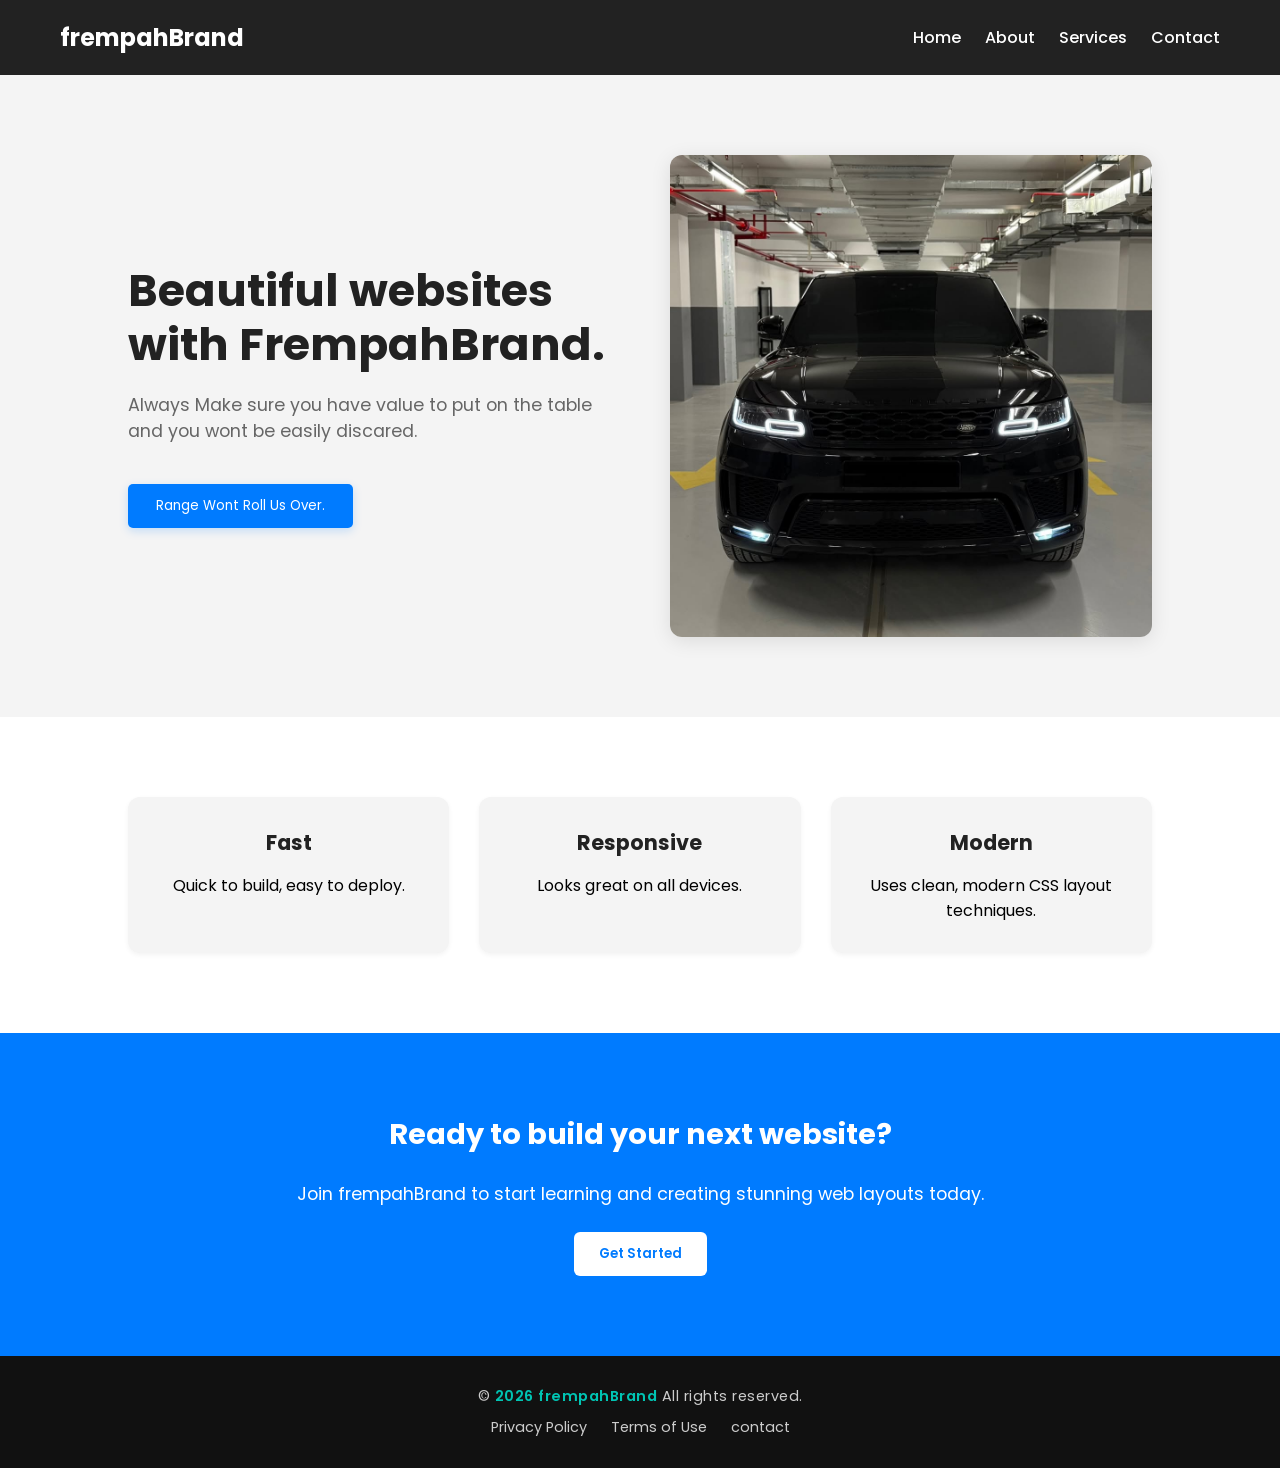
==== index.html @ f741d026 "Add files via upload" ====
<!DOCTYPE html>
<html lang="en">
<head>
    <meta charset="UTF-8">
    <meta name="viewport" content="width=device-width, initial-scale=1.0">
    <title>Frempah Brand Landing Page</title>
    <link rel="stylesheet" href="landingpage.css">
    <link href="https://fonts.googleapis.com/css2?family=Poppins:wght@400;600;700&display=swap" rel="stylesheet">

</head>
<body>
    <!-- HEADER -->
    <header class="header">
        <div class="logo">frempahBrand</div>

        <nav class="nav" id="nav-menu">
            <a href="#">Home</a>
            <a href="#">About</a>
            <a href="#">Services</a>
            <a href="#">Contact</a>
        </nav>

        <!-- Hamburger Icon -->
        <div class="hamburger" id="hamburger">
            &#9776;
        </div>
    </header>

    <!-- HERO SECTION -->
    <section class="hero">
        <div class="hero-text">
            <h1>Beautiful websites with FrempahBrand.</h1>
            <p>Always Make sure you have value to put on the table and you wont be easily discared.</p>
            <button>Range Wont Roll Us Over.</button>
        </div>

        <div class="hero-image">
            <img src="IMG_3557.JPG" alt="Hero image">
        </div>
    </section>

    <!-- FEATURES SECTION -->
    <section class="features">
        <div class="feature-box">
            <h3>Fast</h3>
            <p>Quick to build, easy to deploy.</p>
        </div>

        <div class="feature-box">
            <h3>Responsive</h3>
            <p>Looks great on all devices.</p>
        </div>

        <div class="feature-box">
            <h3>Modern</h3>
            <p>Uses clean, modern CSS layout techniques.</p>
        </div>
    </section>

    <!-- CTA SECTION -->
    <section class="cta">
        <h2>Ready to build your next website?</h2>
        <p>Join frempahBrand to start learning and creating stunning web layouts today.</p>
        <button>Get Started</button>
    </section>

    <!-- FOOTER -->
    <footer class="footer">
        <p>© <span id="year"></span> <span >frempahBrand</span> All rights reserved.</p>
        <div class="footer-links">
            <a href="#">Privacy Policy</a>
            <a href="#">Terms of Use</a>
            <a href="#">contact</a>
        </div>
    </footer>

    <script>
        // Automatically update the year
        document.getElementById('year').textContent = new Date().getFullYear();
    </script>

    <!-- SCRIPT -->
    <script>
        // Hamburger Menu Toggle
        const hamburger = document.getElementById('hamburger');
        const navMenu = document.getElementById('nav-menu');

        hamburger.addEventListener('click', () => {
            navMenu.classList.toggle('show');
        });

        // Scroll Reveal Animation
        const revealElements = document.querySelectorAll('.hero-text, .hero-image, .feature-box');

        window.addEventListener('scroll', () => {
            revealElements.forEach(el => {
                const top = el.getBoundingClientRect().top;
                if (top < window.innerHeight - 100) {
                    el.classList.add('reveal');
                }
            });
        });
    </script>

    <!-- Scroll to Top Button -->
<button id="scrollTopBtn" title="Go to top">↑</button>

<script>
  // Show or hide the button when scrolling
  const scrollTopBtn = document.getElementById('scrollTopBtn');

  window.onscroll = function() {
    if (document.body.scrollTop > 200 || document.documentElement.scrollTop > 200) {
      scrollTopBtn.style.display = "block";
    } else {
      scrollTopBtn.style.display = "none";
    }
  };

  // Scroll smoothly to top when clicked
  scrollTopBtn.addEventListener('click', () => {
    window.scrollTo({ top: 0, behavior: 'smooth' });
  });
</script>

   
</body>
</html>
---- landingpage.css ----
* {
    margin: 0;
    padding: 0;
    box-sizing: border-box;
    font-family: 'poppins', sans-serif;
}

:root {
    --primary-color: #007bff; /* Brand blue */
    --secondary-color: #222;  /* Dark contrast */
    --light-bg: #f4f4f4;      
    --text-color: #333;
    --accent-color: #00c4b3;  /* Bright accent */
    --footer-bg: #111;
}

body {
   opacity: 0;
   animation: fadeIn 1s ease-in forwards;
}
@keyframes fadeIn{
    from{ opacity: 0; }
    to { opacity: 1; }
}

/* ===== Header ===== */
header {
    display: flex;
    justify-content: space-between;
    align-items: center;
    padding: 20px 60px;
    background: var(--secondary-color);
    color: white;
}

.logo {
    font-size: 1.5rem;
    font-weight: 700;
    color: white;
}

.nav a {
    color: white;
    margin-left: 20px;
    text-decoration: none;
    font-weight: 500;
    transition: color 0.3s ease;
}

.nav a:hover {
    color: var(--accent-color);
}

/* ===== Hero Section ===== */
.hero {
    display: flex;
    align-items: center;
    justify-content: space-between;
    padding: 80px 10%;
    background: var(--light-bg);
    gap: 60px;
}

.hero-text {
    flex: 1;
}

.hero-text h1 {
    font-size: 2.8rem;
    line-height: 1.2;
    margin-bottom: 20px;
    color: var(--secondary-color);
}

.hero-text p {
    font-size: 1.1rem;
    color: #666;
    margin-bottom: 25px;
}

.hero-text button {
    margin-top: 15px;
    padding: 12px 28px;
    border: none;
    background: var(--primary-color);
    color: white;
    border-radius: 5px;
    cursor: pointer;
    box-shadow: 0 3px 10px rgba(0, 123, 255, 0.2);
    transition: all 0.3s ease;
}

.hero-text button:hover {
    background: var(--accent-color);
    transform: translateY(-3px);
    box-shadow: 0 6px 15px rgba(0, 196, 179, 0.4);
}

.hero-image {
    flex: 1;
    display: flex;
    justify-content: center;
}

.hero-image img {
    max-width: 100%;
    border-radius: 12px;
    box-shadow: 0 4px 20px rgba(0, 0, 0, 0.1);
}

/* ===== Features Section ===== */
.features {
    display: flex;
    justify-content: space-between;
    padding: 80px 10%;
    background: #fff;
    gap: 30px;
    align-items: stretch;
    flex-wrap: wrap;
}

.feature-box {
    flex: 1 1 30%;
    background: var(--light-bg);
    padding: 30px;
    border-radius: 12px;
    box-shadow: 0 2px 5px rgba(0, 0, 0, 0.05);
    text-align: center;
    transition: all 0.3s ease;
}

.feature-box h3 {
    margin-bottom: 15px;
    color: var(--secondary-color);
    font-size: 1.3rem;
}

.feature-box:hover {
    background: var(--primary-color);
    color: white;
    transform: translateY(-5px);
    box-shadow: 0 4px 12px rgba(0, 0, 0, 0.15);
}

/* ===== CTA Section ===== */
.cta {
    text-align: center;
    padding: 80px 20px;
    background: var(--primary-color);
    color: white;
}

.cta h2 {
    font-size: 1.8rem;
    margin-bottom: 25px;
}

.cta p {
    font-size: 1.1rem;
    margin-bottom: 25px;
}

.cta button {
    padding: 12px 25px;
    background: white;
    color: var(--primary-color);
    border: none;
    border-radius: 6px;
    font-weight: 600;
    cursor: pointer;
    transition: all 0.3s ease;
}

.cta button:hover {
    background: var(--accent-color);
    color: white;
}

/* ===== Footer ===== */
footer {
    background: var(--footer-bg);
    color: #ccc;
    text-align: center;
    padding: 30px 10px;
    font-size: 0.9rem;
}

footer p {
    margin-bottom: 10px;
    letter-spacing: 0.5px;
}

footer p span {
    color: var(--accent-color);
    font-weight: 600;
}
.footer-links a{
    color: #ccc;
    margin: 0 10px;
    text-decoration: none;
    transition: color 0.3s ease;
}
.footer-links a:hover{
    color: var(--accent-color);
}
/* ===== Hamburger Menu ===== */
.hamburger {
    display: none;
    font-size: 28px;
    cursor: pointer;
    color: white;
}

/* ===== Animations (scroll reveal) ===== */
.hero-text, .hero-image, .feature-box {
    opacity: 0;
    transform: translateY(30px);
    transition: all 0.8s ease;
}

.reveal {
    opacity: 1;
    transform: translateY(0);
}

.reveal:nth-child(1) { transition-delay: 0.1s; }
.reveal:nth-child(2) { transition-delay: 0.3s; }
.reveal:nth-child(3) { transition-delay: 0.5s; }

/* ===== Responsive Design ===== */
@media (max-width: 768px) {
    header {
        flex-direction: column;
        padding: 15px 20px;
    }

    .hamburger {
        display: block;
        color: white;
    }

    .nav {
        display: none;
        flex-direction: column;
        background: #222;
        width: 100%;
        text-align: center;
        transition: max-height 0.3s ease;
    }

    .nav.show {
        display: flex; /* show menu when .show is toggled */
    }

    .nav a {
        padding: 15px 0;
        border-top: 1px solid #333;
    }

    .hero {
        flex-direction: column;
        padding: 40px 20px;
        text-align: center;
    }

    .hero-text {
        margin-bottom: 20px;
    }

    .hero-image img {
        width: 90%;
        max-width: 300px;
    }

    .features {
        flex-direction: column;
        align-items: center;
        gap: 20px;
    }

    .feature-box {
        width: 80%;
    }
}
html{
    scroll-behavior:smooth;
}
button:hover{
    box-shadow: 0 6px 20px  rgba(0, 123, 255, 0.3);
}
a, button, img{
    transition: all 0.3s ease;
}
/* ==== scroll Reveal Animatin ==== */
.hero-text, .hero-image, .feature-box{
    opacity: 0;
    transform: translateY(40px);
    transition: all 0.8s ease;
}
.reveal{
    opacity: 1;
    transform: translateY(0);
}
/* scrollTopBtn */
#scrollTopBtn{
    display: none;
    position:fixed;
    bottom: 30px;
    right: 30px;
    z-index: 99;
    font-size: 18px;
    border: none;
    outline: none;
    background-color: var(--accent-color);
    color: white;
    cursor: pointer;
    padding: 12px 16px;
    border-radius: 50px ;
    box-shadow: 0 4px 10px rgba(0, 0, 0, 0.3);
    transition: all 0.3s ease;
}
#scrollTopBtn:hover{
    background-color: var(--primary-color);
    transform: translateY(-3px);
}
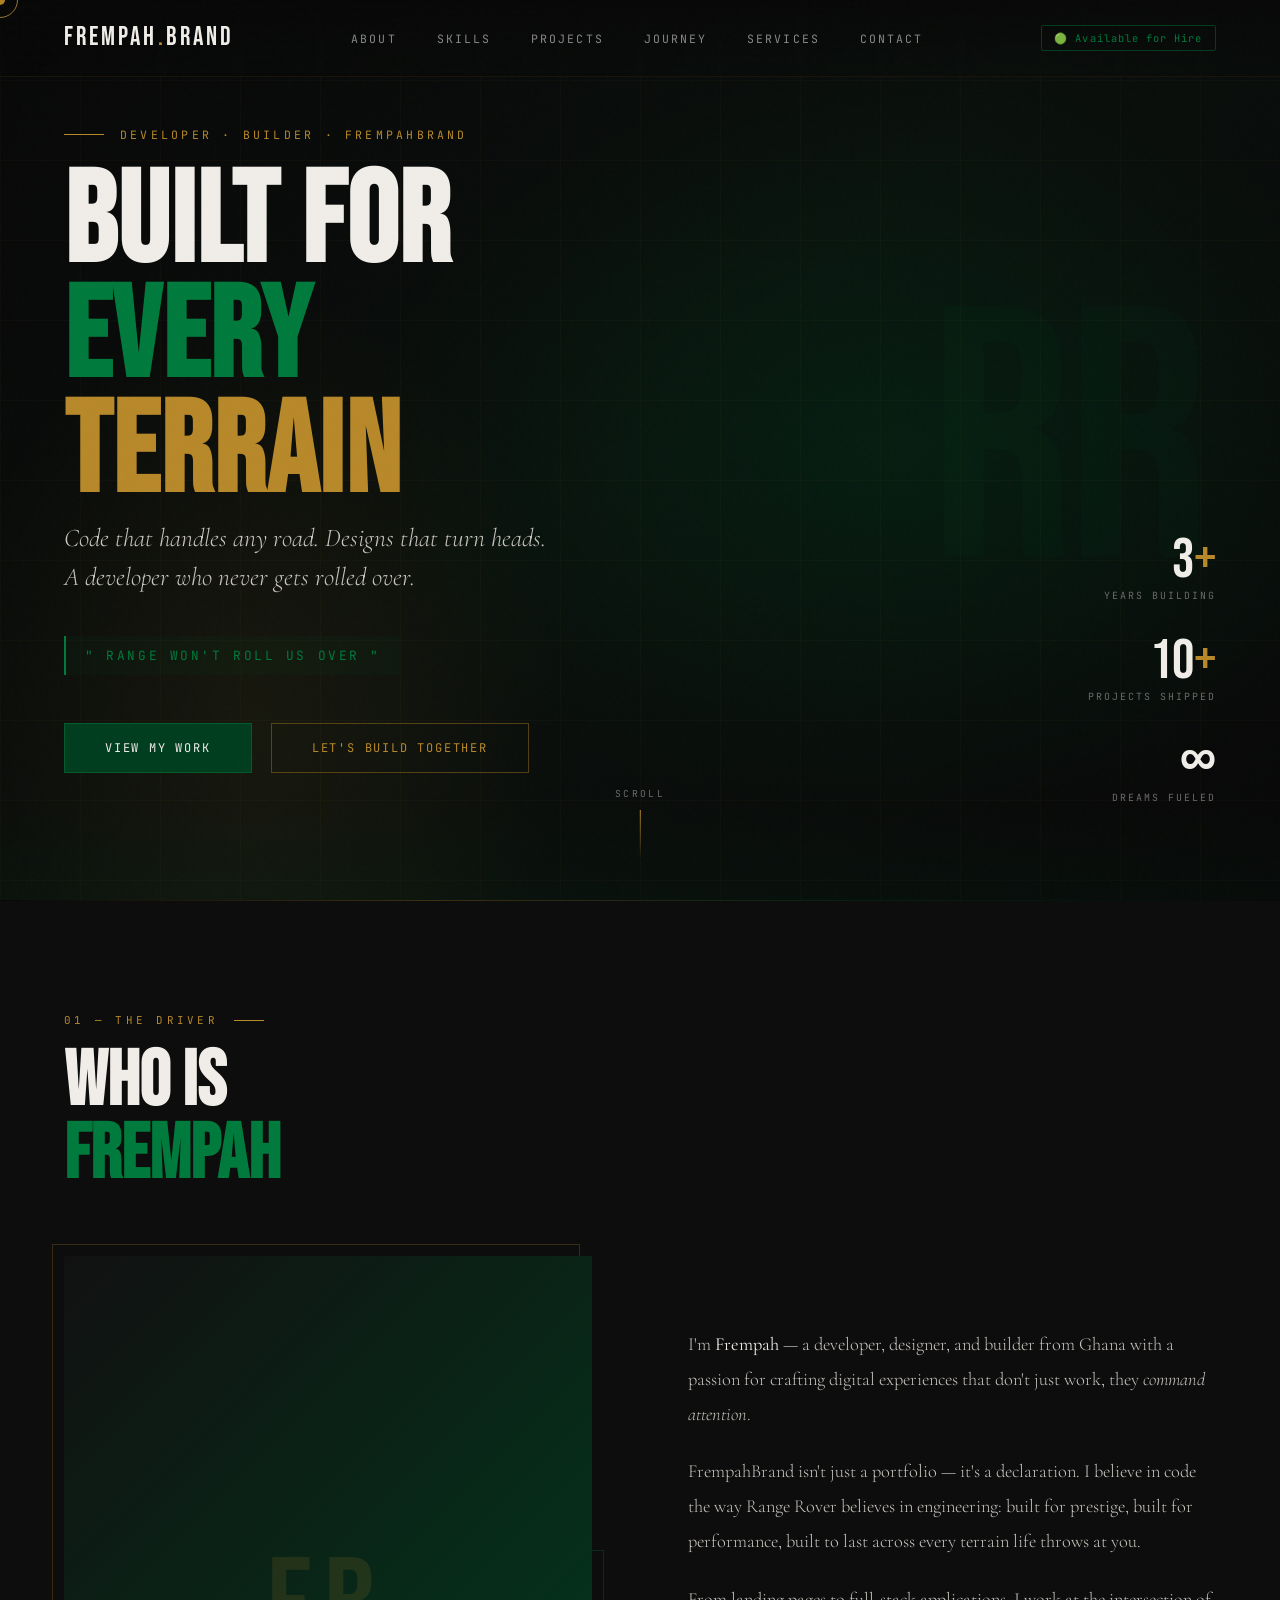
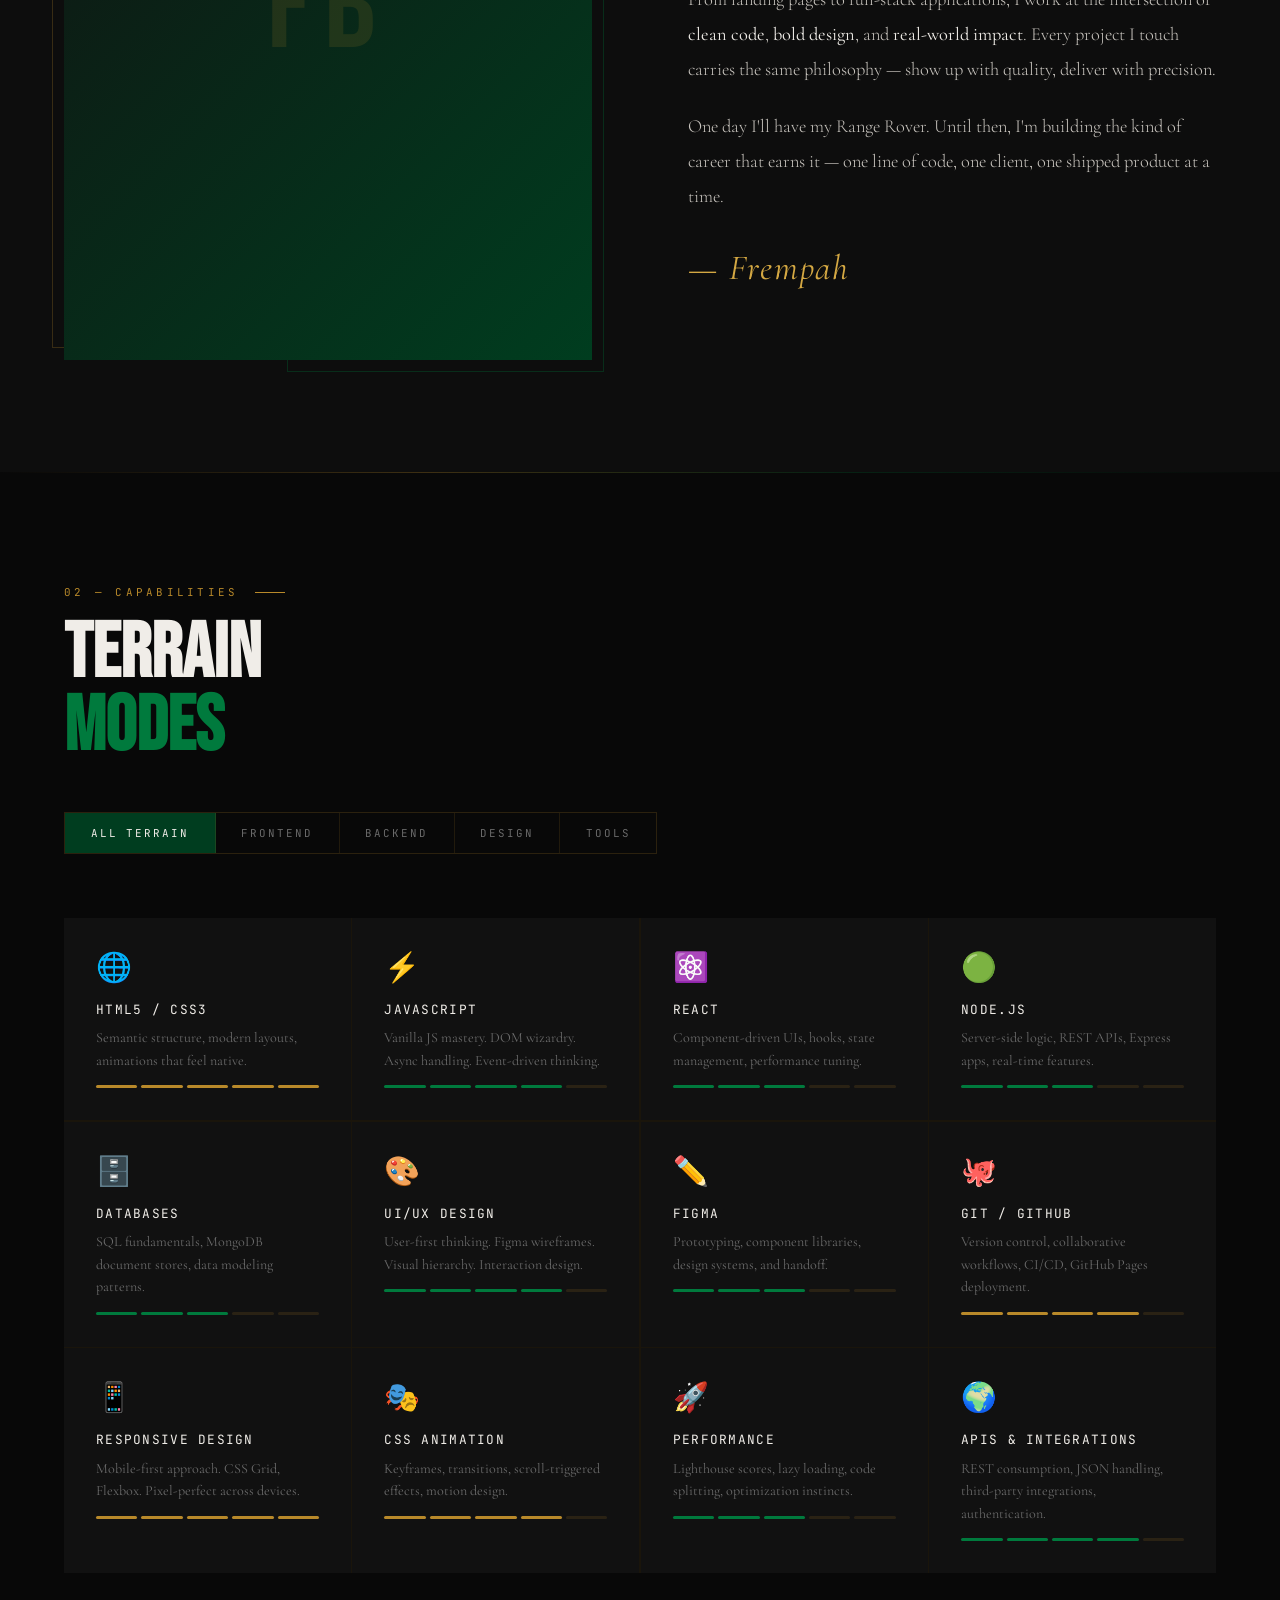
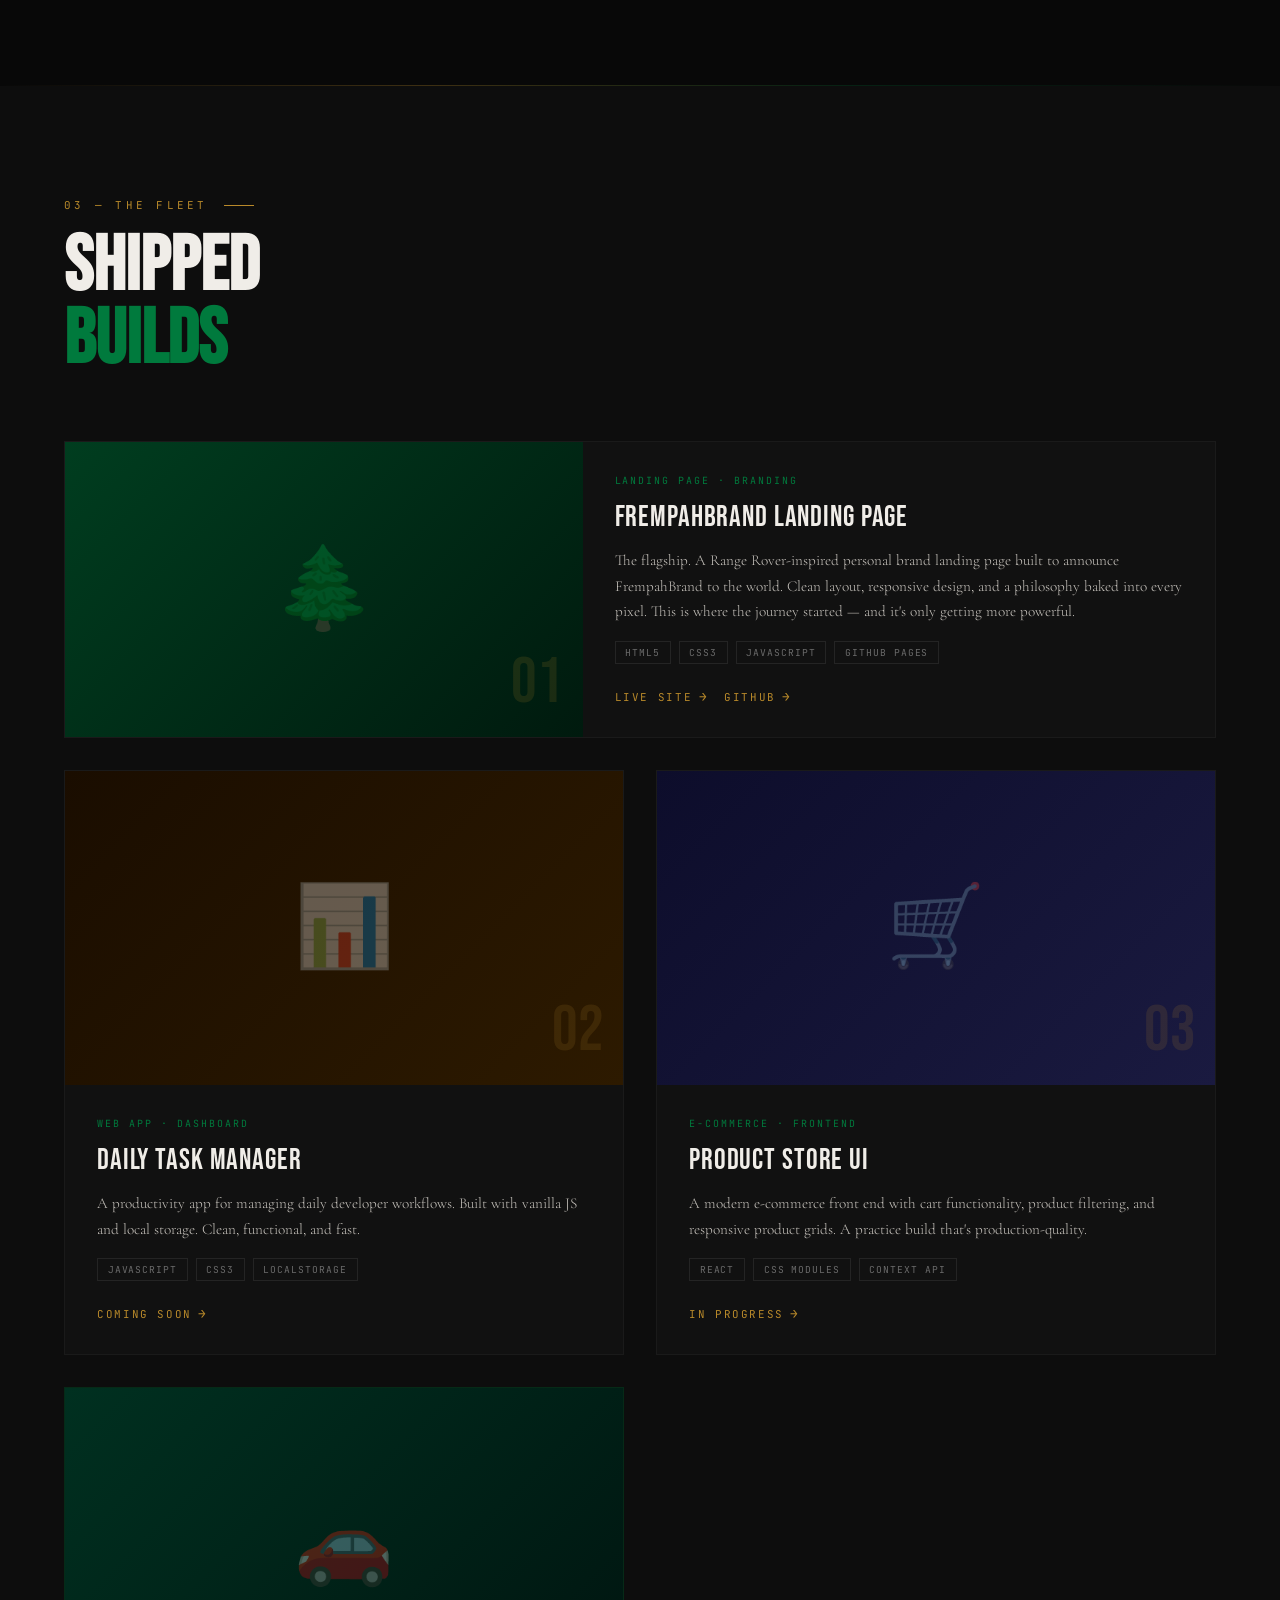
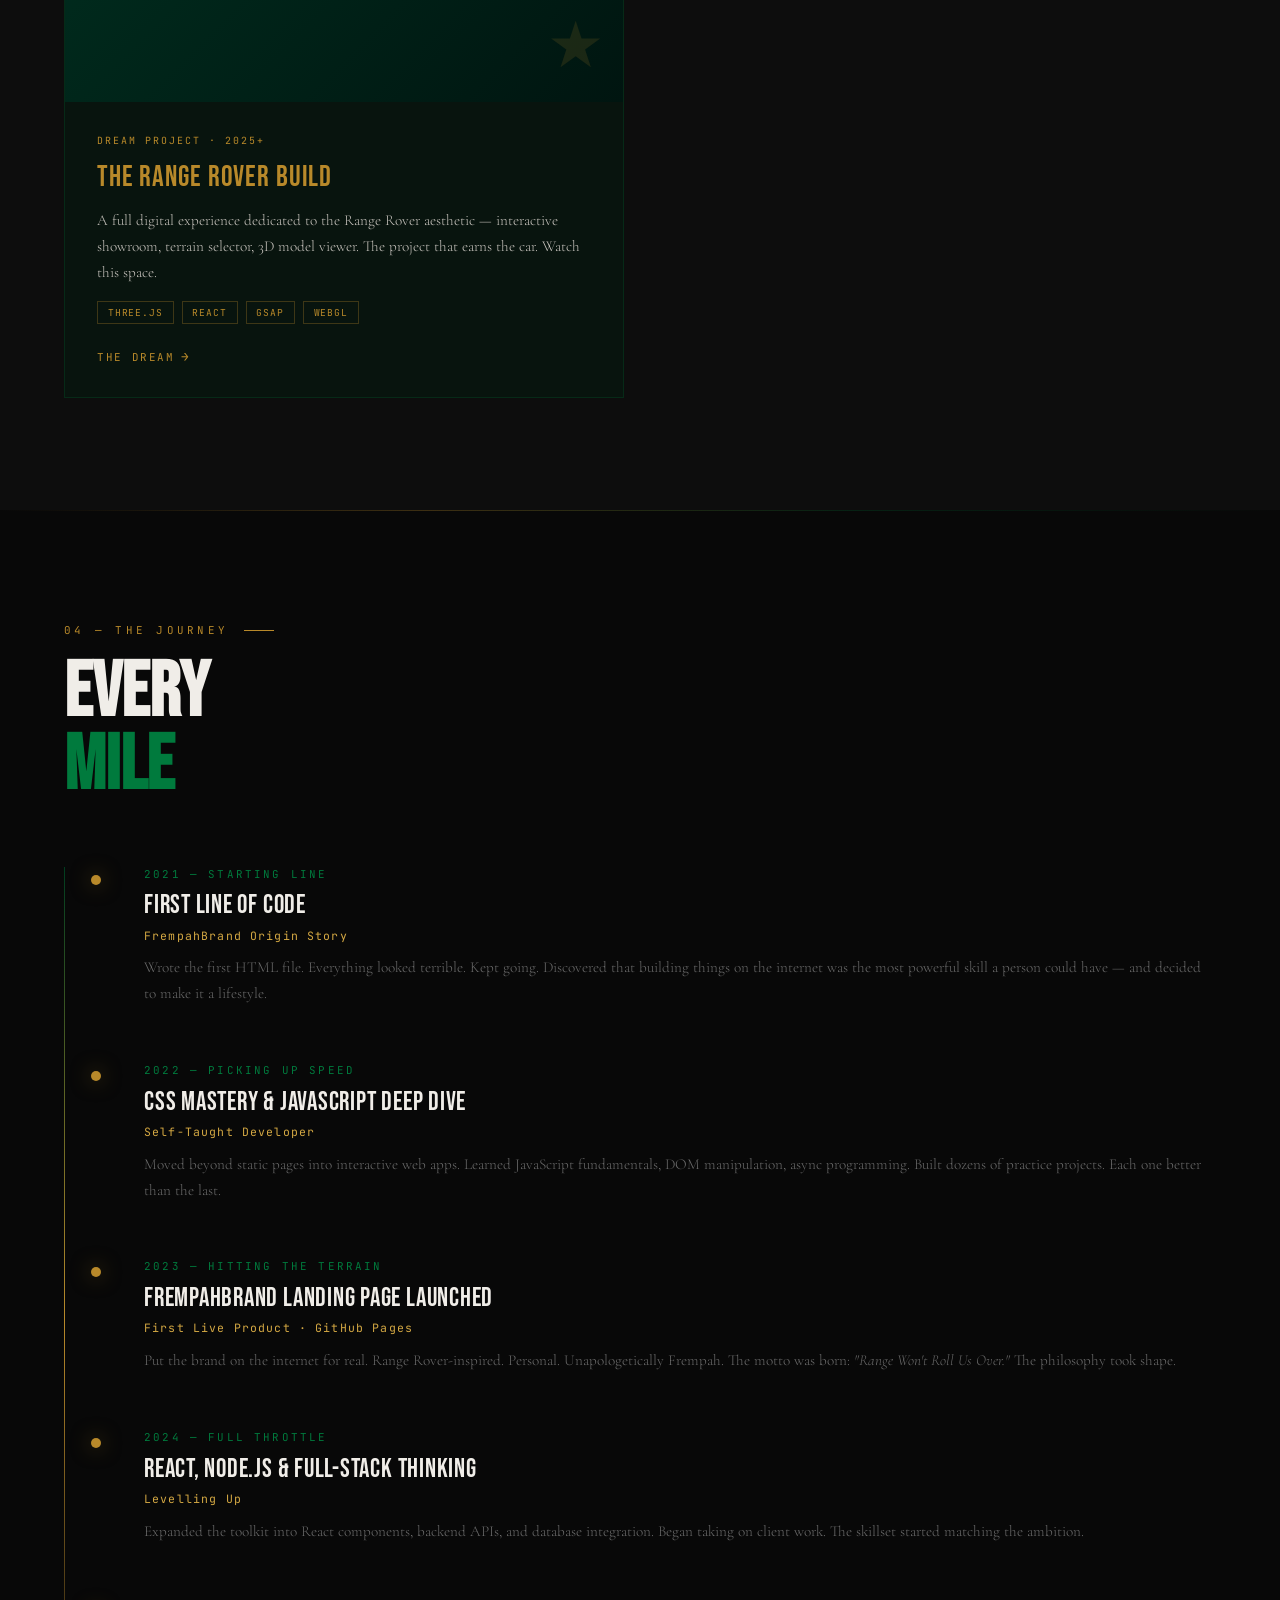
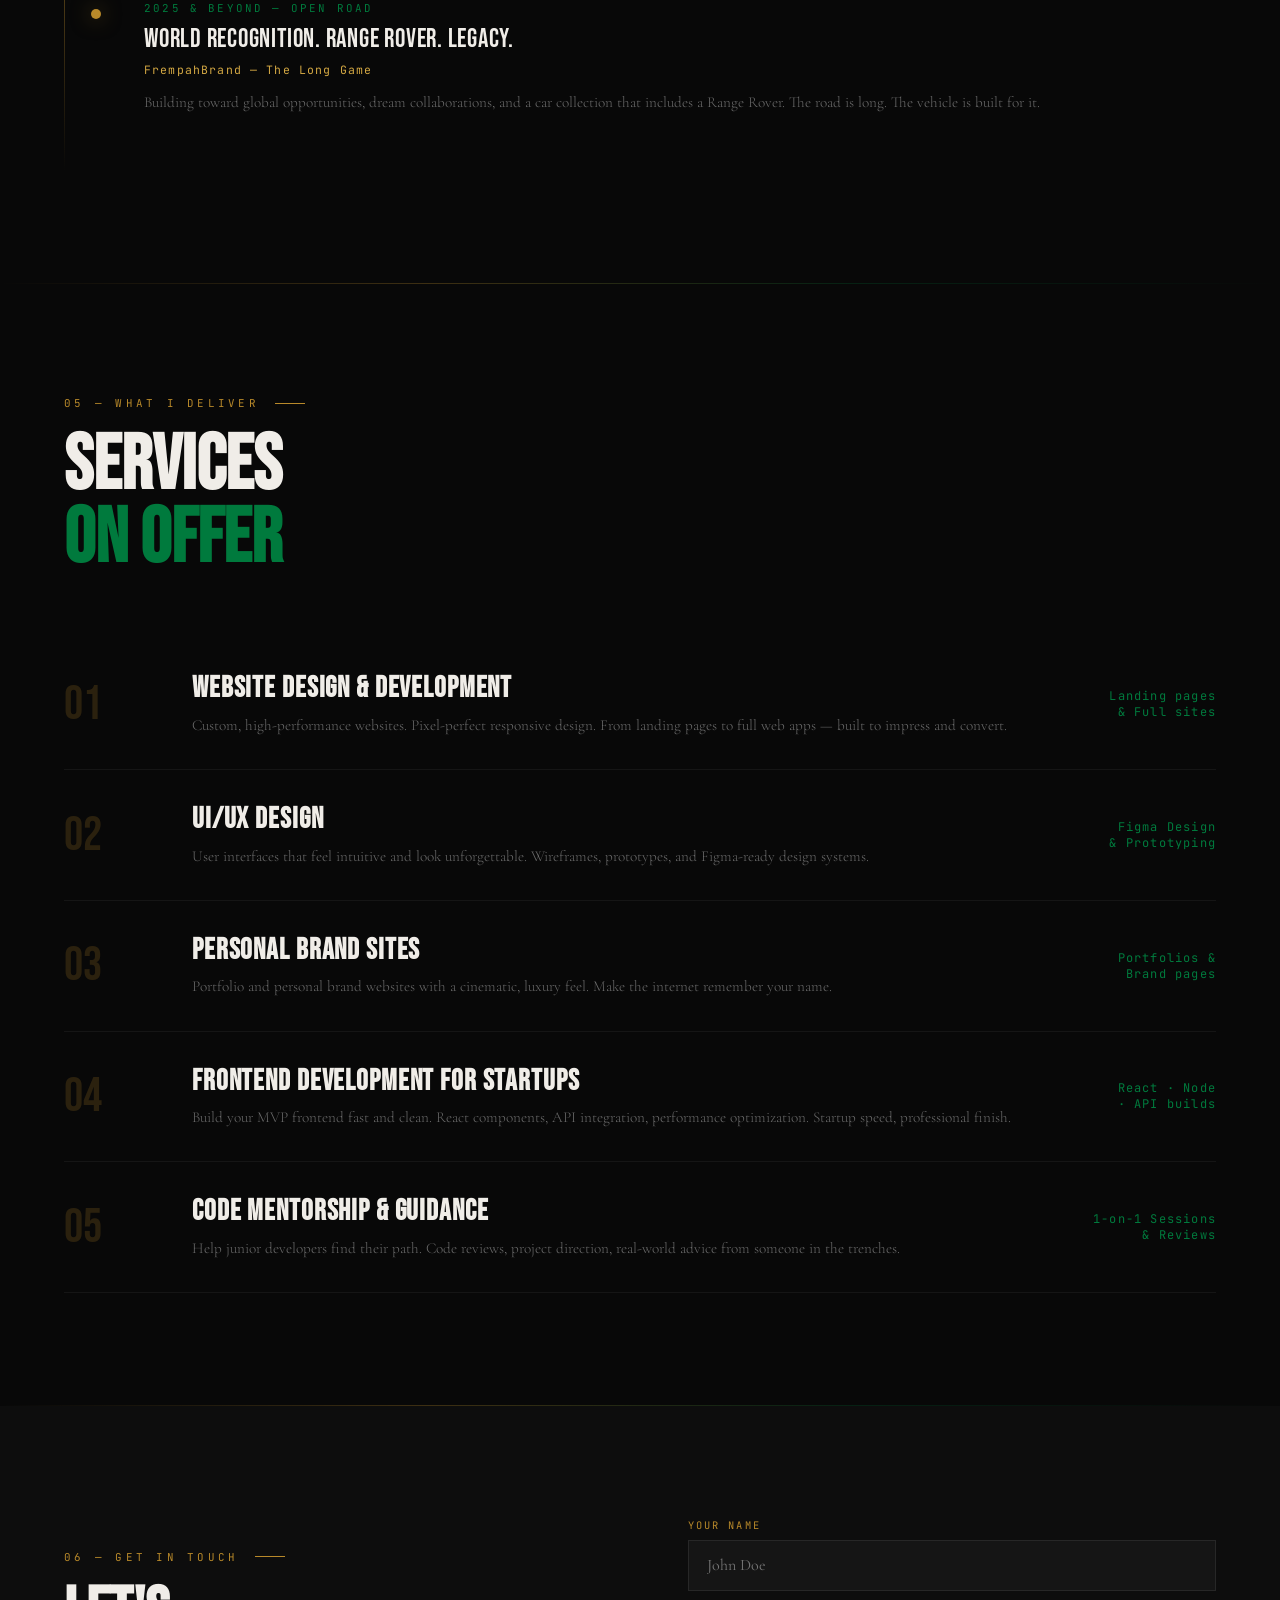
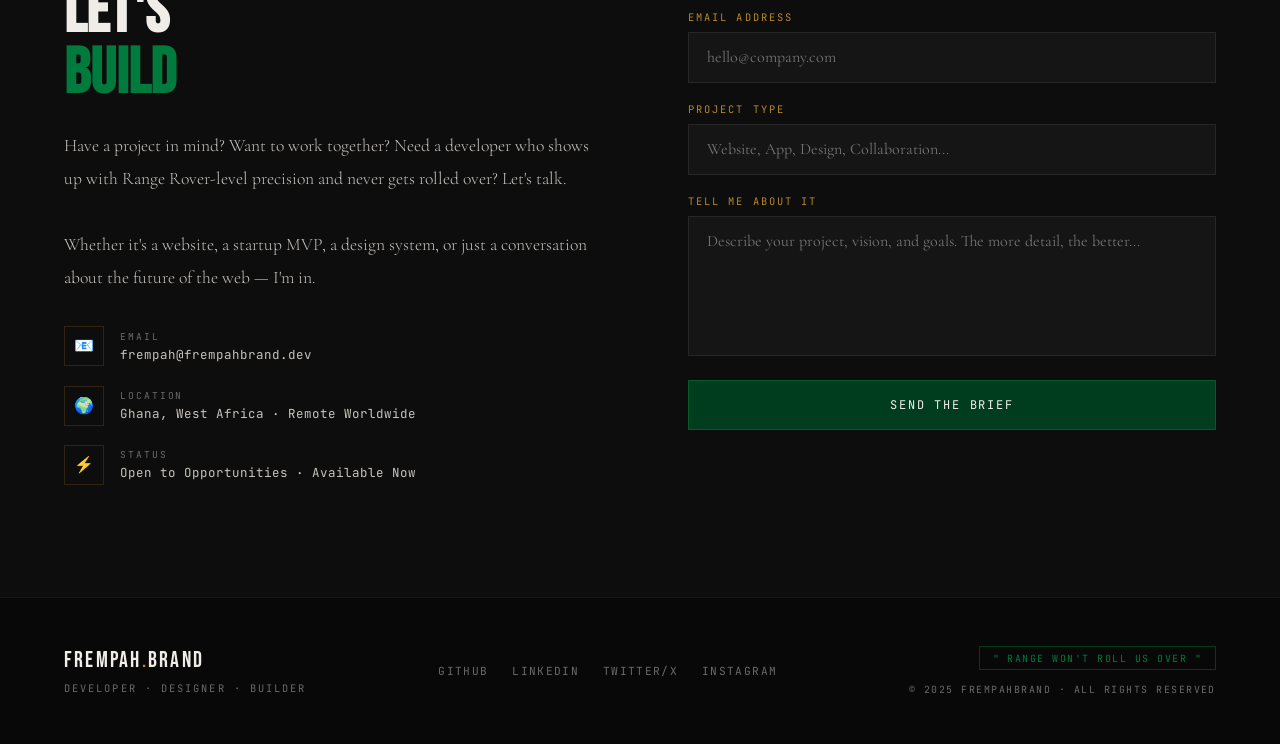
==== commit abcd791e: "Add files via upload" ====
--- a/index.html
+++ b/index.html
@@ -1,128 +1,1145 @@
 <!DOCTYPE html>
 <html lang="en">
 <head>
-    <meta charset="UTF-8">
-    <meta name="viewport" content="width=device-width, initial-scale=1.0">
-    <title>Frempah Brand Landing Page</title>
-    <link rel="stylesheet" href="landingpage.css">
-    <link href="https://fonts.googleapis.com/css2?family=Poppins:wght@400;600;700&display=swap" rel="stylesheet">
-
+<meta charset="UTF-8"/>
+<meta name="viewport" content="width=device-width, initial-scale=1.0"/>
+<title>FrempahBrand — Developer. Builder. Legend.</title>
+<link rel="preconnect" href="https://fonts.googleapis.com"/>
+<link rel="preconnect" href="https://fonts.gstatic.com" crossorigin/>
+<link href="https://fonts.googleapis.com/css2?family=Cormorant+Garamond:ital,wght@0,300;0,400;0,600;0,700;1,300;1,400&family=JetBrains+Mono:wght@300;400;500&family=Bebas+Neue&display=swap" rel="stylesheet"/>
+<style>
+  :root {
+    --black: #080808;
+    --deep: #0d0d0d;
+    --panel: #111111;
+    --panel2: #161616;
+    --rrg: #003d1f;
+    --rrg-bright: #005c2d;
+    --rrg-glow: #007a3d;
+    --gold: #b8892a;
+    --gold-bright: #d4a843;
+    --chrome: #c0c0c0;
+    --chrome-dim: #888;
+    --white: #f0ede8;
+    --off-white: #c8c4be;
+    --text-muted: #6a6a6a;
+    --font-display: 'Bebas Neue', sans-serif;
+    --font-serif: 'Cormorant Garamond', serif;
+    --font-mono: 'JetBrains Mono', monospace;
+  }
+
+  *, *::before, *::after { margin: 0; padding: 0; box-sizing: border-box; }
+
+  html { scroll-behavior: smooth; }
+
+  body {
+    background: var(--black);
+    color: var(--white);
+    font-family: var(--font-serif);
+    overflow-x: hidden;
+    cursor: none;
+  }
+
+  /* ── CUSTOM CURSOR ── */
+  .cursor {
+    position: fixed; width: 10px; height: 10px;
+    background: var(--gold); border-radius: 50%;
+    pointer-events: none; z-index: 9999;
+    transform: translate(-50%, -50%);
+    transition: width .2s, height .2s, background .2s;
+    mix-blend-mode: difference;
+  }
+  .cursor-ring {
+    position: fixed; width: 36px; height: 36px;
+    border: 1px solid var(--gold-bright); border-radius: 50%;
+    pointer-events: none; z-index: 9998;
+    transform: translate(-50%, -50%);
+    transition: transform .12s ease, width .3s, height .3s, border-color .3s;
+    opacity: .7;
+  }
+  body:has(a:hover) .cursor { width: 6px; height: 6px; background: var(--rrg-glow); }
+  body:has(a:hover) .cursor-ring { width: 50px; height: 50px; border-color: var(--rrg-glow); }
+
+  /* ── SCROLLBAR ── */
+  ::-webkit-scrollbar { width: 3px; }
+  ::-webkit-scrollbar-track { background: var(--black); }
+  ::-webkit-scrollbar-thumb { background: var(--rrg); }
+
+  /* ── NAV ── */
+  nav {
+    position: fixed; top: 0; left: 0; right: 0; z-index: 100;
+    display: flex; align-items: center; justify-content: space-between;
+    padding: 1.4rem 4rem;
+    background: linear-gradient(to bottom, rgba(8,8,8,.95) 0%, transparent 100%);
+    backdrop-filter: blur(2px);
+    border-bottom: 1px solid rgba(184,137,42,.1);
+  }
+  .nav-logo {
+    font-family: var(--font-display);
+    font-size: 1.6rem; letter-spacing: .12em;
+    color: var(--white);
+  }
+  .nav-logo span { color: var(--gold); }
+  .nav-links { display: flex; gap: 2.5rem; list-style: none; }
+  .nav-links a {
+    font-family: var(--font-mono); font-size: .72rem;
+    letter-spacing: .18em; text-transform: uppercase;
+    color: var(--chrome-dim); text-decoration: none;
+    transition: color .3s;
+    position: relative;
+  }
+  .nav-links a::after {
+    content: ''; position: absolute; bottom: -4px; left: 0;
+    width: 0; height: 1px; background: var(--gold);
+    transition: width .3s;
+  }
+  .nav-links a:hover { color: var(--gold); }
+  .nav-links a:hover::after { width: 100%; }
+  .nav-badge {
+    font-family: var(--font-mono); font-size: .65rem;
+    letter-spacing: .1em; color: var(--rrg-glow);
+    border: 1px solid var(--rrg); padding: .3rem .8rem;
+    border-radius: 2px;
+  }
+
+  /* ── HERO ── */
+  .hero {
+    min-height: 100vh; position: relative;
+    display: flex; flex-direction: column; justify-content: center;
+    padding: 0 4rem; overflow: hidden;
+  }
+
+  .hero-bg {
+    position: absolute; inset: 0; z-index: 0;
+    background:
+      radial-gradient(ellipse 60% 60% at 70% 50%, rgba(0,61,31,.35) 0%, transparent 70%),
+      radial-gradient(ellipse 40% 80% at 20% 80%, rgba(184,137,42,.08) 0%, transparent 60%),
+      linear-gradient(135deg, #080808 0%, #0a0f0c 50%, #080808 100%);
+  }
+  .hero-grid {
+    position: absolute; inset: 0; z-index: 1; opacity: .06;
+    background-image:
+      linear-gradient(rgba(184,137,42,.6) 1px, transparent 1px),
+      linear-gradient(90deg, rgba(184,137,42,.6) 1px, transparent 1px);
+    background-size: 80px 80px;
+  }
+  .hero-terrain {
+    position: absolute; bottom: 0; left: 0; right: 0; z-index: 2;
+    height: 200px; opacity: .15;
+    background:
+      radial-gradient(ellipse 200% 100% at 50% 120%, var(--rrg) 0%, transparent 70%);
+  }
+
+  /* Animated RR badge watermark */
+  .hero-rr-mark {
+    position: absolute; right: 6%; top: 50%;
+    transform: translateY(-50%);
+    z-index: 2; opacity: .04;
+    font-family: var(--font-display);
+    font-size: 28vw; line-height: 1;
+    color: var(--rrg-glow);
+    letter-spacing: -.02em;
+    user-select: none;
+    animation: breathe 8s ease-in-out infinite;
+  }
+  @keyframes breathe { 0%,100%{opacity:.04} 50%{opacity:.07} }
+
+  .hero-content { position: relative; z-index: 3; max-width: 900px; }
+  .hero-eyebrow {
+    font-family: var(--font-mono); font-size: .72rem;
+    letter-spacing: .28em; color: var(--gold);
+    text-transform: uppercase; margin-bottom: 1.5rem;
+    display: flex; align-items: center; gap: 1rem;
+  }
+  .hero-eyebrow::before {
+    content: ''; display: block; width: 40px; height: 1px; background: var(--gold);
+  }
+  .hero-title {
+    font-family: var(--font-display);
+    font-size: clamp(4.5rem, 10vw, 11rem);
+    line-height: .9; letter-spacing: .01em;
+    color: var(--white); margin-bottom: .5rem;
+  }
+  .hero-title .green { color: var(--rrg-glow); }
+  .hero-title .gold { color: var(--gold); }
+  .hero-subtitle {
+    font-family: var(--font-serif);
+    font-size: clamp(1.1rem, 2vw, 1.6rem);
+    font-style: italic; font-weight: 300;
+    color: var(--off-white); margin-bottom: 2.5rem;
+    line-height: 1.5;
+  }
+  .hero-motto {
+    font-family: var(--font-mono); font-size: .8rem;
+    letter-spacing: .2em; color: var(--rrg-glow);
+    text-transform: uppercase; padding: .7rem 1.2rem;
+    border-left: 2px solid var(--rrg-glow);
+    background: rgba(0,92,45,.08);
+    display: inline-block; margin-bottom: 3rem;
+  }
+  .hero-ctas { display: flex; gap: 1.2rem; flex-wrap: wrap; }
+  .btn-primary {
+    font-family: var(--font-mono); font-size: .75rem;
+    letter-spacing: .15em; text-transform: uppercase;
+    padding: 1rem 2.5rem; text-decoration: none;
+    background: var(--rrg); color: var(--white);
+    border: 1px solid var(--rrg-bright);
+    transition: background .3s, transform .2s, box-shadow .3s;
+    position: relative; overflow: hidden;
+  }
+  .btn-primary::after {
+    content: ''; position: absolute; inset: 0;
+    background: linear-gradient(135deg, transparent 40%, rgba(184,137,42,.2) 100%);
+    opacity: 0; transition: opacity .3s;
+  }
+  .btn-primary:hover { background: var(--rrg-bright); transform: translateY(-2px); box-shadow: 0 12px 40px rgba(0,92,45,.4); }
+  .btn-primary:hover::after { opacity: 1; }
+  .btn-outline {
+    font-family: var(--font-mono); font-size: .75rem;
+    letter-spacing: .15em; text-transform: uppercase;
+    padding: 1rem 2.5rem; text-decoration: none;
+    color: var(--gold); border: 1px solid rgba(184,137,42,.4);
+    background: transparent;
+    transition: border-color .3s, color .3s, background .3s, transform .2s;
+  }
+  .btn-outline:hover { border-color: var(--gold); background: rgba(184,137,42,.07); transform: translateY(-2px); }
+
+  .hero-stats {
+    position: absolute; right: 4rem; bottom: 6rem; z-index: 3;
+    display: flex; flex-direction: column; gap: 2rem;
+    text-align: right;
+  }
+  .stat-num {
+    font-family: var(--font-display); font-size: 3.5rem;
+    line-height: 1; color: var(--white);
+  }
+  .stat-num span { color: var(--gold); }
+  .stat-label {
+    font-family: var(--font-mono); font-size: .62rem;
+    letter-spacing: .2em; color: var(--text-muted);
+    text-transform: uppercase;
+  }
+  .hero-scroll {
+    position: absolute; bottom: 2.5rem; left: 50%; transform: translateX(-50%);
+    z-index: 3; display: flex; flex-direction: column; align-items: center; gap: .6rem;
+  }
+  .hero-scroll span {
+    font-family: var(--font-mono); font-size: .6rem;
+    letter-spacing: .25em; color: var(--text-muted); text-transform: uppercase;
+  }
+  .scroll-line {
+    width: 1px; height: 50px; background: linear-gradient(to bottom, var(--gold), transparent);
+    animation: scrollpulse 2s ease-in-out infinite;
+  }
+  @keyframes scrollpulse { 0%,100%{opacity:.3;transform:scaleY(1)} 50%{opacity:1;transform:scaleY(1.2)} }
+
+  /* ── SECTION COMMON ── */
+  section { padding: 7rem 4rem; position: relative; }
+  .section-label {
+    font-family: var(--font-mono); font-size: .68rem;
+    letter-spacing: .3em; text-transform: uppercase;
+    color: var(--gold); display: flex; align-items: center; gap: 1rem;
+    margin-bottom: 1.2rem;
+  }
+  .section-label::after { content: ''; flex: 0 0 30px; height: 1px; background: var(--gold); }
+  h2.section-title {
+    font-family: var(--font-display); font-size: clamp(3rem, 6vw, 6rem);
+    line-height: .95; color: var(--white); margin-bottom: 1.5rem;
+  }
+  h2.section-title em { color: var(--rrg-glow); font-style: normal; }
+  .section-divider {
+    width: 100%; height: 1px;
+    background: linear-gradient(to right, transparent, rgba(184,137,42,.3), rgba(0,92,45,.3), transparent);
+  }
+
+  /* ── ABOUT ── */
+  #about { background: var(--deep); }
+  .about-grid { display: grid; grid-template-columns: 1fr 1fr; gap: 6rem; align-items: center; margin-top: 4rem; }
+  .about-image-wrap {
+    position: relative;
+  }
+  .about-img-border {
+    position: absolute; top: -12px; left: -12px; right: 12px; bottom: 12px;
+    border: 1px solid rgba(184,137,42,.25); z-index: 0;
+  }
+  .about-img-accent {
+    position: absolute; bottom: -12px; right: -12px;
+    width: 60%; height: 60%; border: 1px solid rgba(0,92,45,.4); z-index: 0;
+  }
+  .about-photo {
+    width: 100%; aspect-ratio: 3/4; object-fit: cover;
+    filter: grayscale(20%) contrast(1.05);
+    position: relative; z-index: 1;
+    transition: filter .5s;
+  }
+  .about-photo:hover { filter: grayscale(0%) contrast(1.1); }
+  .about-image-wrap:not(:has(img)) .about-photo-placeholder {
+    width: 100%; aspect-ratio: 3/4;
+    background: linear-gradient(135deg, var(--panel) 0%, var(--rrg) 100%);
+    position: relative; z-index: 1;
+    display: flex; align-items: center; justify-content: center;
+  }
+  .about-photo-placeholder {
+    width: 100%; aspect-ratio: 3/4;
+    background: linear-gradient(145deg, var(--panel2) 30%, rgba(0,61,31,.4) 100%);
+    position: relative; z-index: 1;
+    display: flex; align-items: center; justify-content: center;
+    font-family: var(--font-display); font-size: 8rem;
+    color: rgba(184,137,42,.15); letter-spacing: .1em;
+  }
+  .about-text p {
+    font-size: 1.15rem; line-height: 1.9; color: var(--off-white);
+    margin-bottom: 1.4rem; font-weight: 300;
+  }
+  .about-text p strong { color: var(--white); font-weight: 400; }
+  .about-signature {
+    font-family: var(--font-serif); font-style: italic;
+    font-size: 2.2rem; color: var(--gold-bright); margin-top: 2rem;
+    letter-spacing: .05em;
+  }
+
+  /* ── SKILLS / TERRAIN ── */
+  #skills { background: var(--black); }
+  .terrain-selector {
+    display: flex; gap: 0; margin: 3rem 0 4rem;
+    border: 1px solid rgba(184,137,42,.2);
+    overflow: hidden; width: fit-content;
+  }
+  .terrain-btn {
+    font-family: var(--font-mono); font-size: .68rem;
+    letter-spacing: .18em; text-transform: uppercase;
+    padding: .8rem 1.6rem; background: transparent;
+    color: var(--text-muted); border: none; cursor: none;
+    border-right: 1px solid rgba(184,137,42,.15);
+    transition: background .3s, color .3s;
+  }
+  .terrain-btn:last-child { border-right: none; }
+  .terrain-btn.active, .terrain-btn:hover {
+    background: var(--rrg); color: var(--white);
+  }
+  .skills-grid {
+    display: grid; grid-template-columns: repeat(auto-fill, minmax(260px, 1fr));
+    gap: 1.5px; background: rgba(184,137,42,.1);
+  }
+  .skill-card {
+    background: var(--panel); padding: 2rem;
+    transition: background .3s, transform .3s;
+    position: relative; overflow: hidden;
+  }
+  .skill-card::before {
+    content: ''; position: absolute; top: 0; left: 0; right: 0;
+    height: 2px; background: linear-gradient(to right, var(--rrg), var(--gold));
+    transform: scaleX(0); transform-origin: left;
+    transition: transform .4s;
+  }
+  .skill-card:hover::before { transform: scaleX(1); }
+  .skill-card:hover { background: var(--panel2); transform: translateY(-3px); }
+  .skill-icon {
+    font-size: 1.8rem; margin-bottom: 1rem; display: block;
+  }
+  .skill-name {
+    font-family: var(--font-mono); font-size: .8rem;
+    letter-spacing: .1em; color: var(--white); margin-bottom: .5rem;
+    text-transform: uppercase;
+  }
+  .skill-level-wrap { display: flex; gap: 4px; margin-top: .8rem; }
+  .skill-pip {
+    flex: 1; height: 3px; background: rgba(184,137,42,.15);
+    border-radius: 2px; transition: background .3s;
+  }
+  .skill-pip.filled { background: var(--rrg-glow); }
+  .skill-pip.gold { background: var(--gold); }
+  .skill-desc {
+    font-size: .88rem; color: var(--text-muted); line-height: 1.6; margin-top: .6rem;
+  }
+
+  /* ── PROJECTS ── */
+  #projects { background: var(--deep); }
+  .projects-grid { display: grid; grid-template-columns: 1fr 1fr; gap: 2rem; margin-top: 4rem; }
+  .project-card {
+    background: var(--panel); position: relative; overflow: hidden;
+    border: 1px solid rgba(255,255,255,.04);
+    transition: border-color .3s, transform .3s;
+    cursor: none;
+    display: flex; flex-direction: column;
+  }
+  .project-card:hover { border-color: rgba(184,137,42,.3); transform: translateY(-5px); }
+  .project-card.featured { grid-column: 1 / -1; flex-direction: row; }
+  .project-thumb {
+    aspect-ratio: 16/9; background: linear-gradient(135deg, var(--rrg) 0%, #001a0e 100%);
+    display: flex; align-items: center; justify-content: center;
+    font-family: var(--font-display); font-size: 5rem;
+    color: rgba(0,122,61,.3); position: relative; overflow: hidden;
+    flex-shrink: 0;
+  }
+  .project-card.featured .project-thumb { flex: 0 0 45%; aspect-ratio: auto; }
+  .project-thumb .proj-num {
+    position: absolute; bottom: 1rem; right: 1.2rem;
+    font-family: var(--font-display); font-size: 4rem;
+    color: rgba(184,137,42,.15);
+  }
+  .project-body { padding: 2rem; flex: 1; display: flex; flex-direction: column; }
+  .project-tag {
+    font-family: var(--font-mono); font-size: .62rem;
+    letter-spacing: .2em; text-transform: uppercase;
+    color: var(--rrg-glow); margin-bottom: .8rem;
+    display: inline-block;
+  }
+  .project-title {
+    font-family: var(--font-display); font-size: 1.8rem;
+    color: var(--white); margin-bottom: .8rem; letter-spacing: .03em;
+  }
+  .project-desc {
+    font-size: .95rem; line-height: 1.7;
+    color: var(--off-white); flex: 1; font-weight: 300;
+  }
+  .project-links { display: flex; gap: 1rem; margin-top: 1.5rem; }
+  .project-link {
+    font-family: var(--font-mono); font-size: .68rem;
+    letter-spacing: .15em; text-transform: uppercase;
+    color: var(--gold); text-decoration: none;
+    display: flex; align-items: center; gap: .4rem;
+    transition: color .3s;
+  }
+  .project-link:hover { color: var(--gold-bright); }
+  .project-link::after { content: '→'; font-size: .8rem; }
+  .project-stack { display: flex; flex-wrap: wrap; gap: .5rem; margin-top: 1rem; }
+  .stack-tag {
+    font-family: var(--font-mono); font-size: .6rem;
+    letter-spacing: .1em; color: var(--text-muted);
+    border: 1px solid rgba(255,255,255,.08);
+    padding: .25rem .6rem; text-transform: uppercase;
+  }
+
+  /* ── SERVICES ── */
+  #services { background: var(--black); }
+  .services-list { margin-top: 4rem; display: flex; flex-direction: column; gap: 0; }
+  .service-row {
+    display: grid; grid-template-columns: 80px 1fr auto;
+    align-items: center; gap: 3rem;
+    padding: 2rem 0; border-bottom: 1px solid rgba(255,255,255,.05);
+    transition: padding-left .3s, background .3s;
+    cursor: none;
+    position: relative; overflow: hidden;
+  }
+  .service-row::before {
+    content: ''; position: absolute; left: 0; top: 0; bottom: 0;
+    width: 0; background: rgba(0,61,31,.12);
+    transition: width .4s;
+  }
+  .service-row:hover::before { width: 100%; }
+  .service-row:hover { padding-left: 1rem; }
+  .service-num {
+    font-family: var(--font-display); font-size: 3rem;
+    color: rgba(184,137,42,.2); transition: color .3s;
+  }
+  .service-row:hover .service-num { color: var(--gold); }
+  .service-info h3 {
+    font-family: var(--font-display); font-size: 1.8rem;
+    letter-spacing: .03em; color: var(--white); margin-bottom: .4rem;
+  }
+  .service-info p {
+    font-size: .95rem; color: var(--text-muted); line-height: 1.6; font-weight: 300;
+  }
+  .service-price {
+    font-family: var(--font-mono); font-size: .75rem;
+    letter-spacing: .1em; color: var(--rrg-glow);
+    text-align: right; white-space: nowrap;
+  }
+
+  /* ── CONTACT ── */
+  #contact {
+    background: var(--deep);
+    display: grid; grid-template-columns: 1fr 1fr; gap: 6rem;
+    align-items: start;
+  }
+  .contact-left { padding-top: 2rem; }
+  .contact-left p {
+    font-size: 1.1rem; line-height: 1.9; color: var(--off-white);
+    margin-bottom: 2rem; font-weight: 300;
+  }
+  .contact-info { display: flex; flex-direction: column; gap: 1.2rem; margin-top: 2rem; }
+  .contact-item {
+    display: flex; align-items: center; gap: 1rem;
+  }
+  .contact-item-icon {
+    width: 40px; height: 40px; border: 1px solid rgba(184,137,42,.2);
+    display: flex; align-items: center; justify-content: center;
+    font-size: 1rem; flex-shrink: 0;
+  }
+  .contact-item-text {
+    font-family: var(--font-mono); font-size: .78rem; letter-spacing: .08em;
+    color: var(--off-white);
+  }
+  .contact-item-text span { display: block; font-size: .6rem; color: var(--text-muted); letter-spacing: .2em; text-transform: uppercase; margin-bottom: .2rem; }
+  .contact-form { display: flex; flex-direction: column; gap: 1.2rem; }
+  .form-group label {
+    font-family: var(--font-mono); font-size: .65rem;
+    letter-spacing: .2em; text-transform: uppercase;
+    color: var(--gold); display: block; margin-bottom: .5rem;
+  }
+  .form-group input, .form-group textarea {
+    width: 100%; background: rgba(255,255,255,.03);
+    border: 1px solid rgba(255,255,255,.08); color: var(--white);
+    padding: .9rem 1.1rem; font-family: var(--font-serif);
+    font-size: 1rem; outline: none; resize: none;
+    transition: border-color .3s;
+  }
+  .form-group input:focus, .form-group textarea:focus {
+    border-color: rgba(184,137,42,.4);
+    background: rgba(184,137,42,.03);
+  }
+  .form-group textarea { min-height: 140px; }
+  .contact-form .btn-primary { width: 100%; text-align: center; cursor: none; }
+
+  /* ── FOOTER ── */
+  footer {
+    background: var(--black);
+    border-top: 1px solid rgba(184,137,42,.1);
+    padding: 3rem 4rem;
+    display: flex; align-items: center; justify-content: space-between;
+    flex-wrap: wrap; gap: 2rem;
+  }
+  .footer-logo { font-family: var(--font-display); font-size: 1.4rem; letter-spacing: .1em; }
+  .footer-logo span { color: var(--gold); }
+  .footer-tagline {
+    font-family: var(--font-mono); font-size: .65rem;
+    letter-spacing: .2em; color: var(--text-muted);
+    text-transform: uppercase;
+  }
+  .footer-socials { display: flex; gap: 1.5rem; }
+  .footer-socials a {
+    font-family: var(--font-mono); font-size: .7rem;
+    letter-spacing: .12em; text-transform: uppercase;
+    color: var(--text-muted); text-decoration: none;
+    transition: color .3s;
+  }
+  .footer-socials a:hover { color: var(--gold); }
+  .footer-copy {
+    font-family: var(--font-mono); font-size: .62rem;
+    letter-spacing: .15em; color: var(--text-muted); text-transform: uppercase;
+  }
+  .footer-rr {
+    font-family: var(--font-mono); font-size: .62rem;
+    letter-spacing: .15em; color: var(--rrg-glow); text-transform: uppercase;
+    border: 1px solid var(--rrg); padding: .3rem .8rem;
+  }
+
+  /* ── REVEAL ANIMATIONS ── */
+  .reveal {
+    opacity: 0; transform: translateY(40px);
+    transition: opacity .9s cubic-bezier(.22,1,.36,1), transform .9s cubic-bezier(.22,1,.36,1);
+  }
+  .reveal.visible { opacity: 1; transform: translateY(0); }
+  .reveal-delay-1 { transition-delay: .1s; }
+  .reveal-delay-2 { transition-delay: .2s; }
+  .reveal-delay-3 { transition-delay: .3s; }
+  .reveal-delay-4 { transition-delay: .4s; }
+
+  /* ── HERO ENTRANCE ── */
+  .hero-eyebrow { animation: slideInLeft .8s .2s both; }
+  .hero-title { animation: slideInLeft .8s .35s both; }
+  .hero-subtitle { animation: slideInLeft .8s .5s both; }
+  .hero-motto { animation: slideInLeft .8s .65s both; }
+  .hero-ctas { animation: slideInLeft .8s .8s both; }
+  .hero-stats { animation: fadeIn 1.2s 1s both; }
+  @keyframes slideInLeft {
+    from { opacity:0; transform: translateX(-40px); }
+    to { opacity:1; transform: translateX(0); }
+  }
+  @keyframes fadeIn { from{opacity:0} to{opacity:1} }
+
+  /* ── NOISE OVERLAY ── */
+  body::before {
+    content: ''; position: fixed; inset: 0; z-index: 1000;
+    pointer-events: none;
+    background-image: url("data:image/svg+xml,%3Csvg viewBox='0 0 256 256' xmlns='http://www.w3.org/2000/svg'%3E%3Cfilter id='noise'%3E%3CfeTurbulence type='fractalNoise' baseFrequency='0.9' numOctaves='4' stitchTiles='stitch'/%3E%3C/filter%3E%3Crect width='100%25' height='100%25' filter='url(%23noise)' opacity='0.04'/%3E%3C/svg%3E");
+    opacity: .3;
+  }
+
+  /* ── EXPERIENCE TIMELINE ── */
+  #experience { background: var(--black); }
+  .timeline { margin-top: 4rem; position: relative; padding-left: 2rem; }
+  .timeline::before {
+    content: ''; position: absolute; left: 0; top: 0; bottom: 0;
+    width: 1px; background: linear-gradient(to bottom, var(--rrg), var(--gold), transparent);
+  }
+  .timeline-item {
+    position: relative; padding-left: 3rem; padding-bottom: 3.5rem;
+  }
+  .timeline-item::before {
+    content: ''; position: absolute; left: -5px; top: 8px;
+    width: 10px; height: 10px; border-radius: 50%;
+    background: var(--gold); box-shadow: 0 0 20px rgba(184,137,42,.5);
+  }
+  .timeline-year {
+    font-family: var(--font-mono); font-size: .68rem;
+    letter-spacing: .2em; color: var(--rrg-glow);
+    text-transform: uppercase; margin-bottom: .6rem;
+  }
+  .timeline-title {
+    font-family: var(--font-display); font-size: 1.6rem;
+    color: var(--white); margin-bottom: .4rem; letter-spacing: .03em;
+  }
+  .timeline-sub {
+    font-family: var(--font-mono); font-size: .72rem;
+    color: var(--gold-bright); margin-bottom: .8rem; letter-spacing: .1em;
+  }
+  .timeline-desc {
+    font-size: .95rem; line-height: 1.7; color: var(--text-muted); font-weight: 300;
+  }
+
+  /* ── RESPONSIVE ── */
+  @media(max-width:900px){
+    nav { padding: 1.2rem 2rem; }
+    .nav-links { display: none; }
+    section { padding: 5rem 2rem; }
+    .hero { padding: 0 2rem; }
+    .hero-stats { display: none; }
+    .about-grid { grid-template-columns: 1fr; gap: 3rem; }
+    .projects-grid { grid-template-columns: 1fr; }
+    .project-card.featured { flex-direction: column; }
+    #contact { grid-template-columns: 1fr; gap: 3rem; }
+    footer { flex-direction: column; text-align: center; }
+    .hero-rr-mark { display: none; }
+    .service-row { grid-template-columns: 60px 1fr; gap: 1.5rem; }
+    .service-price { display: none; }
+  }
+</style>
 </head>
 <body>
-    <!-- HEADER -->
-    <header class="header">
-        <div class="logo">frempahBrand</div>
-
-        <nav class="nav" id="nav-menu">
-            <a href="#">Home</a>
-            <a href="#">About</a>
-            <a href="#">Services</a>
-            <a href="#">Contact</a>
-        </nav>
-
-        <!-- Hamburger Icon -->
-        <div class="hamburger" id="hamburger">
-            &#9776;
+
+<div class="cursor" id="cursor"></div>
+<div class="cursor-ring" id="cursorRing"></div>
+
+<!-- ── NAV ── -->
+<nav>
+  <div class="nav-logo">FREMPAH<span>.</span>BRAND</div>
+  <ul class="nav-links">
+    <li><a href="#about">About</a></li>
+    <li><a href="#skills">Skills</a></li>
+    <li><a href="#projects">Projects</a></li>
+    <li><a href="#experience">Journey</a></li>
+    <li><a href="#services">Services</a></li>
+    <li><a href="#contact">Contact</a></li>
+  </ul>
+  <div class="nav-badge">🟢 Available for Hire</div>
+</nav>
+
+<!-- ── HERO ── -->
+<section class="hero" id="home">
+  <div class="hero-bg"></div>
+  <div class="hero-grid"></div>
+  <div class="hero-terrain"></div>
+  <div class="hero-rr-mark">RR</div>
+
+  <div class="hero-content">
+    <div class="hero-eyebrow">Developer · Builder · FrempahBrand</div>
+    <h1 class="hero-title">
+      BUILT FOR<br>
+      <span class="green">EVERY</span><br>
+      <span class="gold">TERRAIN</span>
+    </h1>
+    <p class="hero-subtitle">
+      Code that handles any road. Designs that turn heads.<br>
+      A developer who never gets rolled over.
+    </p>
+    <div class="hero-motto">" Range Won't Roll Us Over "</div>
+    <div class="hero-ctas">
+      <a href="#projects" class="btn-primary">View My Work</a>
+      <a href="#contact" class="btn-outline">Let's Build Together</a>
+    </div>
+  </div>
+
+  <div class="hero-stats">
+    <div>
+      <div class="stat-num">3<span>+</span></div>
+      <div class="stat-label">Years Building</div>
+    </div>
+    <div>
+      <div class="stat-num">10<span>+</span></div>
+      <div class="stat-label">Projects Shipped</div>
+    </div>
+    <div>
+      <div class="stat-num">∞</div>
+      <div class="stat-label">Dreams Fueled</div>
+    </div>
+  </div>
+
+  <div class="hero-scroll">
+    <span>Scroll</span>
+    <div class="scroll-line"></div>
+  </div>
+</section>
+
+<div class="section-divider"></div>
+
+<!-- ── ABOUT ── -->
+<section id="about">
+  <div class="section-label">01 — The Driver</div>
+  <h2 class="section-title">WHO IS<br><em>FREMPAH</em></h2>
+  <div class="about-grid">
+    <div class="about-image-wrap reveal">
+      <div class="about-img-border"></div>
+      <div class="about-img-accent"></div>
+      <div class="about-photo-placeholder">FB</div>
+    </div>
+    <div class="about-text">
+      <div class="reveal reveal-delay-1">
+        <p>I'm <strong>Frempah</strong> — a developer, designer, and builder from Ghana with a passion for crafting digital experiences that don't just work, they <em>command attention</em>.</p>
+        <p>FrempahBrand isn't just a portfolio — it's a declaration. I believe in code the way Range Rover believes in engineering: built for prestige, built for performance, built to last across every terrain life throws at you.</p>
+        <p>From landing pages to full-stack applications, I work at the intersection of <strong>clean code</strong>, <strong>bold design</strong>, and <strong>real-world impact</strong>. Every project I touch carries the same philosophy — show up with quality, deliver with precision.</p>
+        <p>One day I'll have my Range Rover. Until then, I'm building the kind of career that earns it — one line of code, one client, one shipped product at a time.</p>
+      </div>
+      <div class="about-signature reveal reveal-delay-2">— Frempah</div>
+    </div>
+  </div>
+</section>
+
+<div class="section-divider"></div>
+
+<!-- ── SKILLS ── -->
+<section id="skills">
+  <div class="section-label">02 — Capabilities</div>
+  <h2 class="section-title">TERRAIN<br><em>MODES</em></h2>
+  <div class="terrain-selector">
+    <button class="terrain-btn active" onclick="filterSkills('all')">All Terrain</button>
+    <button class="terrain-btn" onclick="filterSkills('frontend')">Frontend</button>
+    <button class="terrain-btn" onclick="filterSkills('backend')">Backend</button>
+    <button class="terrain-btn" onclick="filterSkills('design')">Design</button>
+    <button class="terrain-btn" onclick="filterSkills('tools')">Tools</button>
+  </div>
+  <div class="skills-grid" id="skillsGrid">
+    <div class="skill-card reveal" data-cat="frontend">
+      <span class="skill-icon">🌐</span>
+      <div class="skill-name">HTML5 / CSS3</div>
+      <div class="skill-desc">Semantic structure, modern layouts, animations that feel native.</div>
+      <div class="skill-level-wrap">
+        <div class="skill-pip gold filled"></div><div class="skill-pip gold filled"></div>
+        <div class="skill-pip gold filled"></div><div class="skill-pip gold filled"></div>
+        <div class="skill-pip gold filled"></div>
+      </div>
+    </div>
+    <div class="skill-card reveal reveal-delay-1" data-cat="frontend">
+      <span class="skill-icon">⚡</span>
+      <div class="skill-name">JavaScript</div>
+      <div class="skill-desc">Vanilla JS mastery. DOM wizardry. Async handling. Event-driven thinking.</div>
+      <div class="skill-level-wrap">
+        <div class="skill-pip filled"></div><div class="skill-pip filled"></div>
+        <div class="skill-pip filled"></div><div class="skill-pip filled"></div>
+        <div class="skill-pip"></div>
+      </div>
+    </div>
+    <div class="skill-card reveal reveal-delay-2" data-cat="frontend">
+      <span class="skill-icon">⚛️</span>
+      <div class="skill-name">React</div>
+      <div class="skill-desc">Component-driven UIs, hooks, state management, performance tuning.</div>
+      <div class="skill-level-wrap">
+        <div class="skill-pip filled"></div><div class="skill-pip filled"></div>
+        <div class="skill-pip filled"></div><div class="skill-pip"></div>
+        <div class="skill-pip"></div>
+      </div>
+    </div>
+    <div class="skill-card reveal reveal-delay-3" data-cat="backend">
+      <span class="skill-icon">🟢</span>
+      <div class="skill-name">Node.js</div>
+      <div class="skill-desc">Server-side logic, REST APIs, Express apps, real-time features.</div>
+      <div class="skill-level-wrap">
+        <div class="skill-pip filled"></div><div class="skill-pip filled"></div>
+        <div class="skill-pip filled"></div><div class="skill-pip"></div>
+        <div class="skill-pip"></div>
+      </div>
+    </div>
+    <div class="skill-card reveal" data-cat="backend">
+      <span class="skill-icon">🗄️</span>
+      <div class="skill-name">Databases</div>
+      <div class="skill-desc">SQL fundamentals, MongoDB document stores, data modeling patterns.</div>
+      <div class="skill-level-wrap">
+        <div class="skill-pip filled"></div><div class="skill-pip filled"></div>
+        <div class="skill-pip filled"></div><div class="skill-pip"></div>
+        <div class="skill-pip"></div>
+      </div>
+    </div>
+    <div class="skill-card reveal reveal-delay-1" data-cat="design">
+      <span class="skill-icon">🎨</span>
+      <div class="skill-name">UI/UX Design</div>
+      <div class="skill-desc">User-first thinking. Figma wireframes. Visual hierarchy. Interaction design.</div>
+      <div class="skill-level-wrap">
+        <div class="skill-pip filled"></div><div class="skill-pip filled"></div>
+        <div class="skill-pip filled"></div><div class="skill-pip filled"></div>
+        <div class="skill-pip"></div>
+      </div>
+    </div>
+    <div class="skill-card reveal reveal-delay-2" data-cat="design">
+      <span class="skill-icon">✏️</span>
+      <div class="skill-name">Figma</div>
+      <div class="skill-desc">Prototyping, component libraries, design systems, and handoff.</div>
+      <div class="skill-level-wrap">
+        <div class="skill-pip filled"></div><div class="skill-pip filled"></div>
+        <div class="skill-pip filled"></div><div class="skill-pip"></div>
+        <div class="skill-pip"></div>
+      </div>
+    </div>
+    <div class="skill-card reveal reveal-delay-3" data-cat="tools">
+      <span class="skill-icon">🐙</span>
+      <div class="skill-name">Git / GitHub</div>
+      <div class="skill-desc">Version control, collaborative workflows, CI/CD, GitHub Pages deployment.</div>
+      <div class="skill-level-wrap">
+        <div class="skill-pip gold filled"></div><div class="skill-pip gold filled"></div>
+        <div class="skill-pip gold filled"></div><div class="skill-pip gold filled"></div>
+        <div class="skill-pip"></div>
+      </div>
+    </div>
+    <div class="skill-card reveal" data-cat="tools">
+      <span class="skill-icon">📱</span>
+      <div class="skill-name">Responsive Design</div>
+      <div class="skill-desc">Mobile-first approach. CSS Grid, Flexbox. Pixel-perfect across devices.</div>
+      <div class="skill-level-wrap">
+        <div class="skill-pip gold filled"></div><div class="skill-pip gold filled"></div>
+        <div class="skill-pip gold filled"></div><div class="skill-pip gold filled"></div>
+        <div class="skill-pip gold filled"></div>
+      </div>
+    </div>
+    <div class="skill-card reveal reveal-delay-1" data-cat="frontend">
+      <span class="skill-icon">🎭</span>
+      <div class="skill-name">CSS Animation</div>
+      <div class="skill-desc">Keyframes, transitions, scroll-triggered effects, motion design.</div>
+      <div class="skill-level-wrap">
+        <div class="skill-pip gold filled"></div><div class="skill-pip gold filled"></div>
+        <div class="skill-pip gold filled"></div><div class="skill-pip gold filled"></div>
+        <div class="skill-pip"></div>
+      </div>
+    </div>
+    <div class="skill-card reveal reveal-delay-2" data-cat="tools">
+      <span class="skill-icon">🚀</span>
+      <div class="skill-name">Performance</div>
+      <div class="skill-desc">Lighthouse scores, lazy loading, code splitting, optimization instincts.</div>
+      <div class="skill-level-wrap">
+        <div class="skill-pip filled"></div><div class="skill-pip filled"></div>
+        <div class="skill-pip filled"></div><div class="skill-pip"></div>
+        <div class="skill-pip"></div>
+      </div>
+    </div>
+    <div class="skill-card reveal reveal-delay-3" data-cat="backend">
+      <span class="skill-icon">🌍</span>
+      <div class="skill-name">APIs & Integrations</div>
+      <div class="skill-desc">REST consumption, JSON handling, third-party integrations, authentication.</div>
+      <div class="skill-level-wrap">
+        <div class="skill-pip filled"></div><div class="skill-pip filled"></div>
+        <div class="skill-pip filled"></div><div class="skill-pip filled"></div>
+        <div class="skill-pip"></div>
+      </div>
+    </div>
+  </div>
+</section>
+
+<div class="section-divider"></div>
+
+<!-- ── PROJECTS ── -->
+<section id="projects">
+  <div class="section-label">03 — The Fleet</div>
+  <h2 class="section-title">SHIPPED<br><em>BUILDS</em></h2>
+  <div class="projects-grid">
+    <div class="project-card featured reveal">
+      <div class="project-thumb" style="background:linear-gradient(135deg,#003d1f 0%,#001a0e 100%)">
+        🌲
+        <div class="proj-num">01</div>
+      </div>
+      <div class="project-body">
+        <div class="project-tag">Landing Page · Branding</div>
+        <div class="project-title">FrempahBrand Landing Page</div>
+        <p class="project-desc">The flagship. A Range Rover-inspired personal brand landing page built to announce FrempahBrand to the world. Clean layout, responsive design, and a philosophy baked into every pixel. This is where the journey started — and it's only getting more powerful.</p>
+        <div class="project-stack">
+          <span class="stack-tag">HTML5</span>
+          <span class="stack-tag">CSS3</span>
+          <span class="stack-tag">JavaScript</span>
+          <span class="stack-tag">GitHub Pages</span>
         </div>
-    </header>
-
-    <!-- HERO SECTION -->
-    <section class="hero">
-        <div class="hero-text">
-            <h1>Beautiful websites with FrempahBrand.</h1>
-            <p>Always Make sure you have value to put on the table and you wont be easily discared.</p>
-            <button>Range Wont Roll Us Over.</button>
+        <div class="project-links">
+          <a href="https://frempah.github.io/Landing-page-/" class="project-link" target="_blank">Live Site</a>
+          <a href="https://github.com/frempah" class="project-link" target="_blank">GitHub</a>
         </div>
-
-        <div class="hero-image">
-            <img src="IMG_3557.JPG" alt="Hero image">
+      </div>
+    </div>
+
+    <div class="project-card reveal reveal-delay-1">
+      <div class="project-thumb" style="background:linear-gradient(135deg,#1a0d00 0%,#2d1a00 100%)">
+        📊
+        <div class="proj-num">02</div>
+      </div>
+      <div class="project-body">
+        <div class="project-tag">Web App · Dashboard</div>
+        <div class="project-title">Daily Task Manager</div>
+        <p class="project-desc">A productivity app for managing daily developer workflows. Built with vanilla JS and local storage. Clean, functional, and fast.</p>
+        <div class="project-stack">
+          <span class="stack-tag">JavaScript</span>
+          <span class="stack-tag">CSS3</span>
+          <span class="stack-tag">LocalStorage</span>
         </div>
-    </section>
-
-    <!-- FEATURES SECTION -->
-    <section class="features">
-        <div class="feature-box">
-            <h3>Fast</h3>
-            <p>Quick to build, easy to deploy.</p>
+        <div class="project-links">
+          <a href="#" class="project-link">Coming Soon</a>
         </div>
-
-        <div class="feature-box">
-            <h3>Responsive</h3>
-            <p>Looks great on all devices.</p>
+      </div>
+    </div>
+
+    <div class="project-card reveal reveal-delay-2">
+      <div class="project-thumb" style="background:linear-gradient(135deg,#0d0d2b 0%,#1a1a40 100%)">
+        🛒
+        <div class="proj-num">03</div>
+      </div>
+      <div class="project-body">
+        <div class="project-tag">E-Commerce · Frontend</div>
+        <div class="project-title">Product Store UI</div>
+        <p class="project-desc">A modern e-commerce front end with cart functionality, product filtering, and responsive product grids. A practice build that's production-quality.</p>
+        <div class="project-stack">
+          <span class="stack-tag">React</span>
+          <span class="stack-tag">CSS Modules</span>
+          <span class="stack-tag">Context API</span>
         </div>
-
-        <div class="feature-box">
-            <h3>Modern</h3>
-            <p>Uses clean, modern CSS layout techniques.</p>
+        <div class="project-links">
+          <a href="#" class="project-link">In Progress</a>
         </div>
-    </section>
-
-    <!-- CTA SECTION -->
-    <section class="cta">
-        <h2>Ready to build your next website?</h2>
-        <p>Join frempahBrand to start learning and creating stunning web layouts today.</p>
-        <button>Get Started</button>
-    </section>
-
-    <!-- FOOTER -->
-    <footer class="footer">
-        <p>© <span id="year"></span> <span >frempahBrand</span> All rights reserved.</p>
-        <div class="footer-links">
-            <a href="#">Privacy Policy</a>
-            <a href="#">Terms of Use</a>
-            <a href="#">contact</a>
+      </div>
+    </div>
+
+    <div class="project-card reveal reveal-delay-1" style="border-color: rgba(0,92,45,.3); background: rgba(0,30,15,.4)">
+      <div class="project-thumb" style="background:linear-gradient(135deg,#003020 0%,#001510 100%)">
+        🚗
+        <div class="proj-num">★</div>
+      </div>
+      <div class="project-body">
+        <div class="project-tag" style="color:var(--gold)">Dream Project · 2025+</div>
+        <div class="project-title" style="color:var(--gold)">The Range Rover Build</div>
+        <p class="project-desc" style="color:var(--off-white)">A full digital experience dedicated to the Range Rover aesthetic — interactive showroom, terrain selector, 3D model viewer. The project that earns the car. Watch this space.</p>
+        <div class="project-stack">
+          <span class="stack-tag" style="border-color:rgba(184,137,42,.3);color:var(--gold)">Three.js</span>
+          <span class="stack-tag" style="border-color:rgba(184,137,42,.3);color:var(--gold)">React</span>
+          <span class="stack-tag" style="border-color:rgba(184,137,42,.3);color:var(--gold)">GSAP</span>
+          <span class="stack-tag" style="border-color:rgba(184,137,42,.3);color:var(--gold)">WebGL</span>
         </div>
-    </footer>
-
-    <script>
-        // Automatically update the year
-        document.getElementById('year').textContent = new Date().getFullYear();
-    </script>
-
-    <!-- SCRIPT -->
-    <script>
-        // Hamburger Menu Toggle
-        const hamburger = document.getElementById('hamburger');
-        const navMenu = document.getElementById('nav-menu');
-
-        hamburger.addEventListener('click', () => {
-            navMenu.classList.toggle('show');
-        });
-
-        // Scroll Reveal Animation
-        const revealElements = document.querySelectorAll('.hero-text, .hero-image, .feature-box');
-
-        window.addEventListener('scroll', () => {
-            revealElements.forEach(el => {
-                const top = el.getBoundingClientRect().top;
-                if (top < window.innerHeight - 100) {
-                    el.classList.add('reveal');
-                }
-            });
-        });
-    </script>
-
-    <!-- Scroll to Top Button -->
-<button id="scrollTopBtn" title="Go to top">↑</button>
+        <div class="project-links">
+          <a href="#" class="project-link" style="color:var(--gold)">The Dream</a>
+        </div>
+      </div>
+    </div>
+  </div>
+</section>
+
+<div class="section-divider"></div>
+
+<!-- ── EXPERIENCE ── -->
+<section id="experience">
+  <div class="section-label">04 — The Journey</div>
+  <h2 class="section-title">EVERY<br><em>MILE</em></h2>
+  <div class="timeline">
+    <div class="timeline-item reveal">
+      <div class="timeline-year">2021 — Starting Line</div>
+      <div class="timeline-title">First Line of Code</div>
+      <div class="timeline-sub">FrempahBrand Origin Story</div>
+      <p class="timeline-desc">Wrote the first HTML file. Everything looked terrible. Kept going. Discovered that building things on the internet was the most powerful skill a person could have — and decided to make it a lifestyle.</p>
+    </div>
+    <div class="timeline-item reveal reveal-delay-1">
+      <div class="timeline-year">2022 — Picking Up Speed</div>
+      <div class="timeline-title">CSS Mastery & JavaScript Deep Dive</div>
+      <div class="timeline-sub">Self-Taught Developer</div>
+      <p class="timeline-desc">Moved beyond static pages into interactive web apps. Learned JavaScript fundamentals, DOM manipulation, async programming. Built dozens of practice projects. Each one better than the last.</p>
+    </div>
+    <div class="timeline-item reveal reveal-delay-2">
+      <div class="timeline-year">2023 — Hitting the Terrain</div>
+      <div class="timeline-title">FrempahBrand Landing Page Launched</div>
+      <div class="timeline-sub">First Live Product · GitHub Pages</div>
+      <p class="timeline-desc">Put the brand on the internet for real. Range Rover-inspired. Personal. Unapologetically Frempah. The motto was born: <em>"Range Won't Roll Us Over."</em> The philosophy took shape.</p>
+    </div>
+    <div class="timeline-item reveal reveal-delay-3">
+      <div class="timeline-year">2024 — Full Throttle</div>
+      <div class="timeline-title">React, Node.js & Full-Stack Thinking</div>
+      <div class="timeline-sub">Levelling Up</div>
+      <p class="timeline-desc">Expanded the toolkit into React components, backend APIs, and database integration. Began taking on client work. The skillset started matching the ambition.</p>
+    </div>
+    <div class="timeline-item reveal">
+      <div class="timeline-year">2025 & Beyond — Open Road</div>
+      <div class="timeline-title">World Recognition. Range Rover. Legacy.</div>
+      <div class="timeline-sub">FrempahBrand — The Long Game</div>
+      <p class="timeline-desc">Building toward global opportunities, dream collaborations, and a car collection that includes a Range Rover. The road is long. The vehicle is built for it.</p>
+    </div>
+  </div>
+</section>
+
+<div class="section-divider"></div>
+
+<!-- ── SERVICES ── -->
+<section id="services">
+  <div class="section-label">05 — What I Deliver</div>
+  <h2 class="section-title">SERVICES<br><em>ON OFFER</em></h2>
+  <div class="services-list reveal">
+    <div class="service-row">
+      <div class="service-num">01</div>
+      <div class="service-info">
+        <h3>Website Design & Development</h3>
+        <p>Custom, high-performance websites. Pixel-perfect responsive design. From landing pages to full web apps — built to impress and convert.</p>
+      </div>
+      <div class="service-price">Landing pages<br>& Full sites</div>
+    </div>
+    <div class="service-row">
+      <div class="service-num">02</div>
+      <div class="service-info">
+        <h3>UI/UX Design</h3>
+        <p>User interfaces that feel intuitive and look unforgettable. Wireframes, prototypes, and Figma-ready design systems.</p>
+      </div>
+      <div class="service-price">Figma Design<br>& Prototyping</div>
+    </div>
+    <div class="service-row">
+      <div class="service-num">03</div>
+      <div class="service-info">
+        <h3>Personal Brand Sites</h3>
+        <p>Portfolio and personal brand websites with a cinematic, luxury feel. Make the internet remember your name.</p>
+      </div>
+      <div class="service-price">Portfolios &<br>Brand pages</div>
+    </div>
+    <div class="service-row">
+      <div class="service-num">04</div>
+      <div class="service-info">
+        <h3>Frontend Development for Startups</h3>
+        <p>Build your MVP frontend fast and clean. React components, API integration, performance optimization. Startup speed, professional finish.</p>
+      </div>
+      <div class="service-price">React · Node<br>· API builds</div>
+    </div>
+    <div class="service-row">
+      <div class="service-num">05</div>
+      <div class="service-info">
+        <h3>Code Mentorship & Guidance</h3>
+        <p>Help junior developers find their path. Code reviews, project direction, real-world advice from someone in the trenches.</p>
+      </div>
+      <div class="service-price">1-on-1 Sessions<br>& Reviews</div>
+    </div>
+  </div>
+</section>
+
+<div class="section-divider"></div>
+
+<!-- ── CONTACT ── -->
+<section id="contact">
+  <div class="contact-left reveal">
+    <div class="section-label">06 — Get In Touch</div>
+    <h2 class="section-title" style="font-size: clamp(2.5rem,5vw,5rem)">LET'S<br><em>BUILD</em></h2>
+    <p>Have a project in mind? Want to work together? Need a developer who shows up with Range Rover-level precision and never gets rolled over? Let's talk.</p>
+    <p>Whether it's a website, a startup MVP, a design system, or just a conversation about the future of the web — I'm in.</p>
+    <div class="contact-info">
+      <div class="contact-item">
+        <div class="contact-item-icon">📧</div>
+        <div class="contact-item-text">
+          <span>Email</span>
+          frempah@frempahbrand.dev
+        </div>
+      </div>
+      <div class="contact-item">
+        <div class="contact-item-icon">🌍</div>
+        <div class="contact-item-text">
+          <span>Location</span>
+          Ghana, West Africa · Remote Worldwide
+        </div>
+      </div>
+      <div class="contact-item">
+        <div class="contact-item-icon">⚡</div>
+        <div class="contact-item-text">
+          <span>Status</span>
+          Open to Opportunities · Available Now
+        </div>
+      </div>
+    </div>
+  </div>
+  <div class="contact-form reveal reveal-delay-2">
+    <div class="form-group">
+      <label>Your Name</label>
+      <input type="text" placeholder="John Doe"/>
+    </div>
+    <div class="form-group">
+      <label>Email Address</label>
+      <input type="email" placeholder="hello@company.com"/>
+    </div>
+    <div class="form-group">
+      <label>Project Type</label>
+      <input type="text" placeholder="Website, App, Design, Collaboration..."/>
+    </div>
+    <div class="form-group">
+      <label>Tell Me About It</label>
+      <textarea placeholder="Describe your project, vision, and goals. The more detail, the better..."></textarea>
+    </div>
+    <button class="btn-primary" onclick="this.textContent='Message Sent ✓'; this.style.background='var(--rrg-bright)'">Send the Brief</button>
+  </div>
+</section>
+
+<!-- ── FOOTER ── -->
+<footer>
+  <div>
+    <div class="footer-logo">FREMPAH<span>.</span>BRAND</div>
+    <div class="footer-tagline" style="margin-top:.4rem">Developer · Designer · Builder</div>
+  </div>
+  <div class="footer-socials">
+    <a href="https://github.com/frempah" target="_blank">GitHub</a>
+    <a href="#" target="_blank">LinkedIn</a>
+    <a href="#" target="_blank">Twitter/X</a>
+    <a href="#" target="_blank">Instagram</a>
+  </div>
+  <div style="display:flex;flex-direction:column;gap:.8rem;align-items:flex-end">
+    <div class="footer-rr">" Range Won't Roll Us Over "</div>
+    <div class="footer-copy">© 2025 FrempahBrand · All Rights Reserved</div>
+  </div>
+</footer>
 
 <script>
-  // Show or hide the button when scrolling
-  const scrollTopBtn = document.getElementById('scrollTopBtn');
-
-  window.onscroll = function() {
-    if (document.body.scrollTop > 200 || document.documentElement.scrollTop > 200) {
-      scrollTopBtn.style.display = "block";
-    } else {
-      scrollTopBtn.style.display = "none";
-    }
-  };
-
-  // Scroll smoothly to top when clicked
-  scrollTopBtn.addEventListener('click', () => {
-    window.scrollTo({ top: 0, behavior: 'smooth' });
+  // Custom cursor
+  const cursor = document.getElementById('cursor');
+  const ring = document.getElementById('cursorRing');
+  let mx = 0, my = 0, rx = 0, ry = 0;
+  document.addEventListener('mousemove', e => { mx = e.clientX; my = e.clientY; });
+  function animateCursor() {
+    cursor.style.left = mx + 'px'; cursor.style.top = my + 'px';
+    rx += (mx - rx) * .15; ry += (my - ry) * .15;
+    ring.style.left = rx + 'px'; ring.style.top = ry + 'px';
+    requestAnimationFrame(animateCursor);
+  }
+  animateCursor();
+
+  // Reveal on scroll
+  const reveals = document.querySelectorAll('.reveal');
+  const io = new IntersectionObserver((entries) => {
+    entries.forEach(e => { if(e.isIntersecting) e.target.classList.add('visible'); });
+  }, { threshold: 0.1, rootMargin: '0px 0px -40px 0px' });
+  reveals.forEach(r => io.observe(r));
+
+  // Skill filter
+  function filterSkills(cat) {
+    document.querySelectorAll('.terrain-btn').forEach(b => b.classList.remove('active'));
+    event.target.classList.add('active');
+    document.querySelectorAll('.skill-card').forEach(c => {
+      if(cat === 'all' || c.dataset.cat === cat) {
+        c.style.display = '';
+        c.style.animation = 'fadeIn .4s both';
+      } else {
+        c.style.display = 'none';
+      }
+    });
+  }
+
+  // Nav scroll effect
+  const nav = document.querySelector('nav');
+  window.addEventListener('scroll', () => {
+    nav.style.background = window.scrollY > 80
+      ? 'rgba(8,8,8,.97)'
+      : 'linear-gradient(to bottom, rgba(8,8,8,.95) 0%, transparent 100%)';
   });
+
+  // Counter animation
+  function animateCounter(el, target, suffix='') {
+    let start = 0;
+    const step = () => {
+      start += Math.ceil((target - start) / 12);
+      el.textContent = start + suffix;
+      if(start < target) requestAnimationFrame(step);
+    };
+    step();
+  }
 </script>
-
-   
 </body>
 </html>
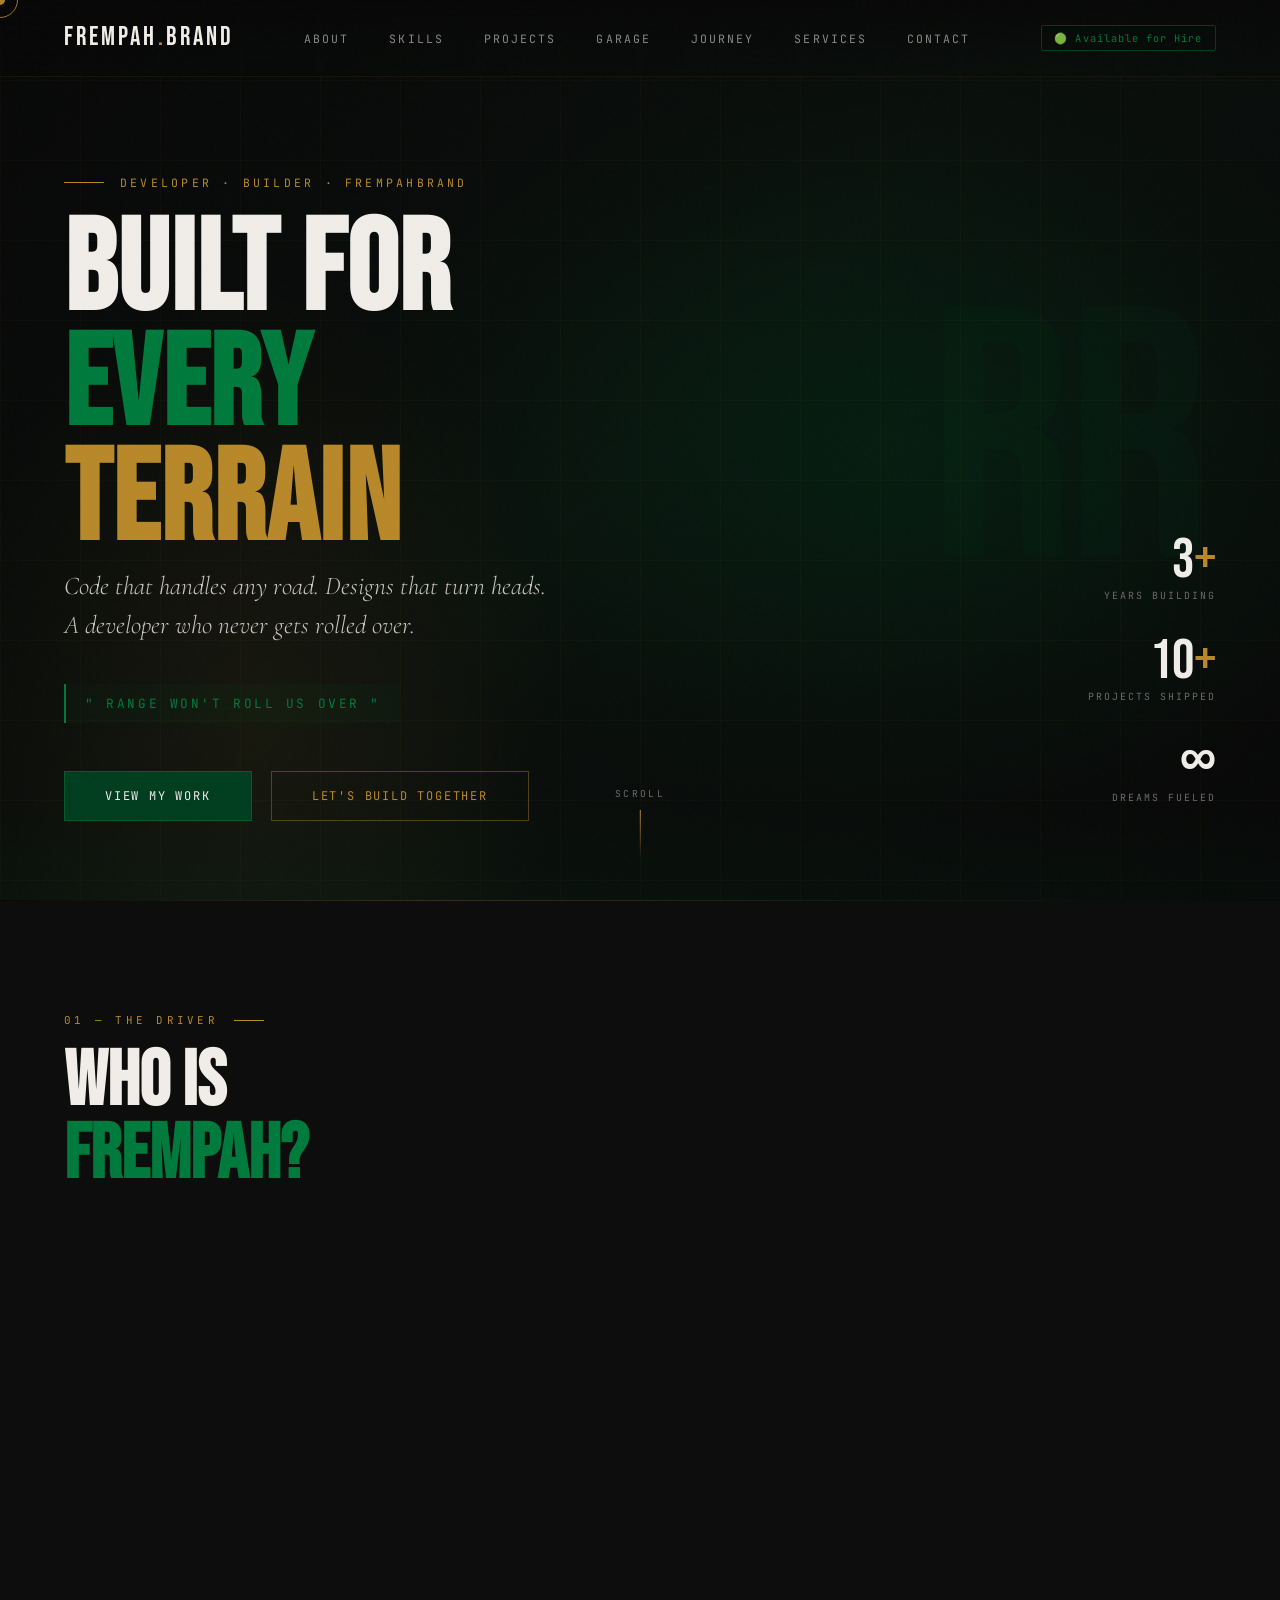
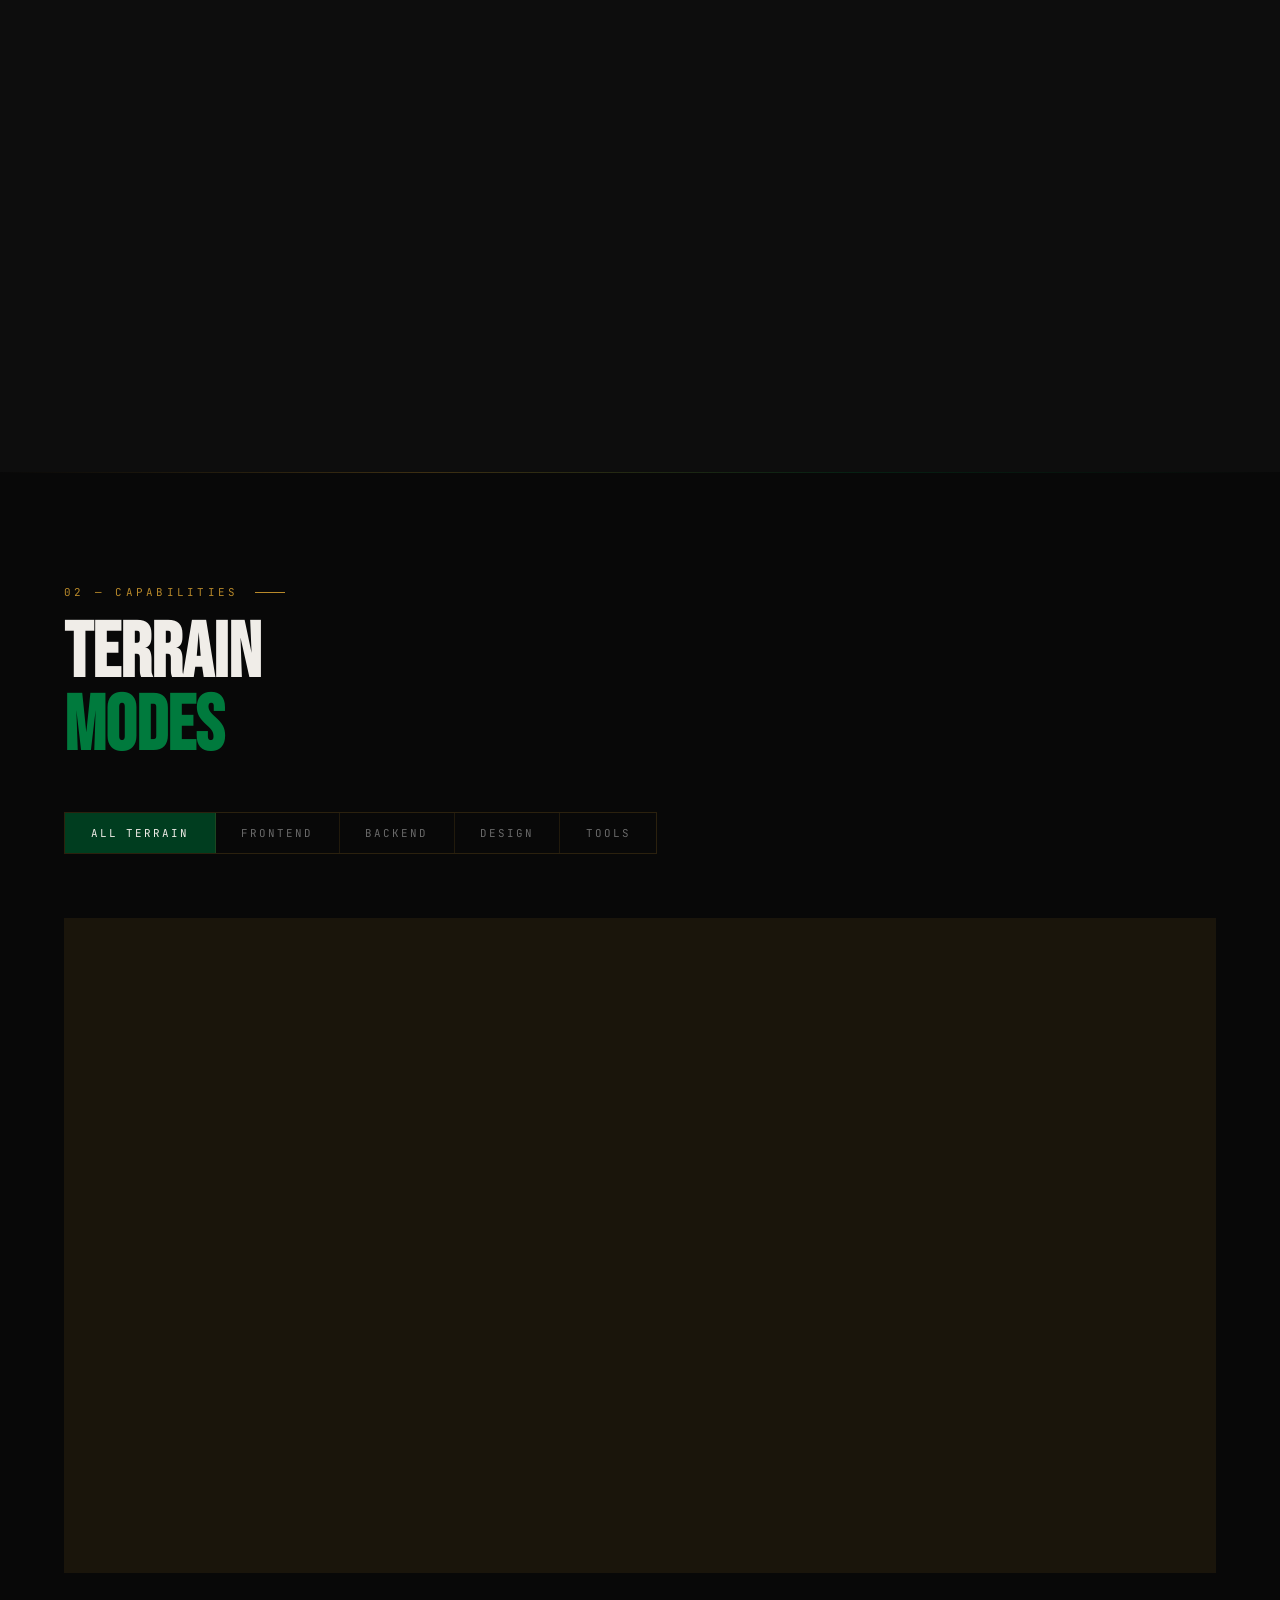
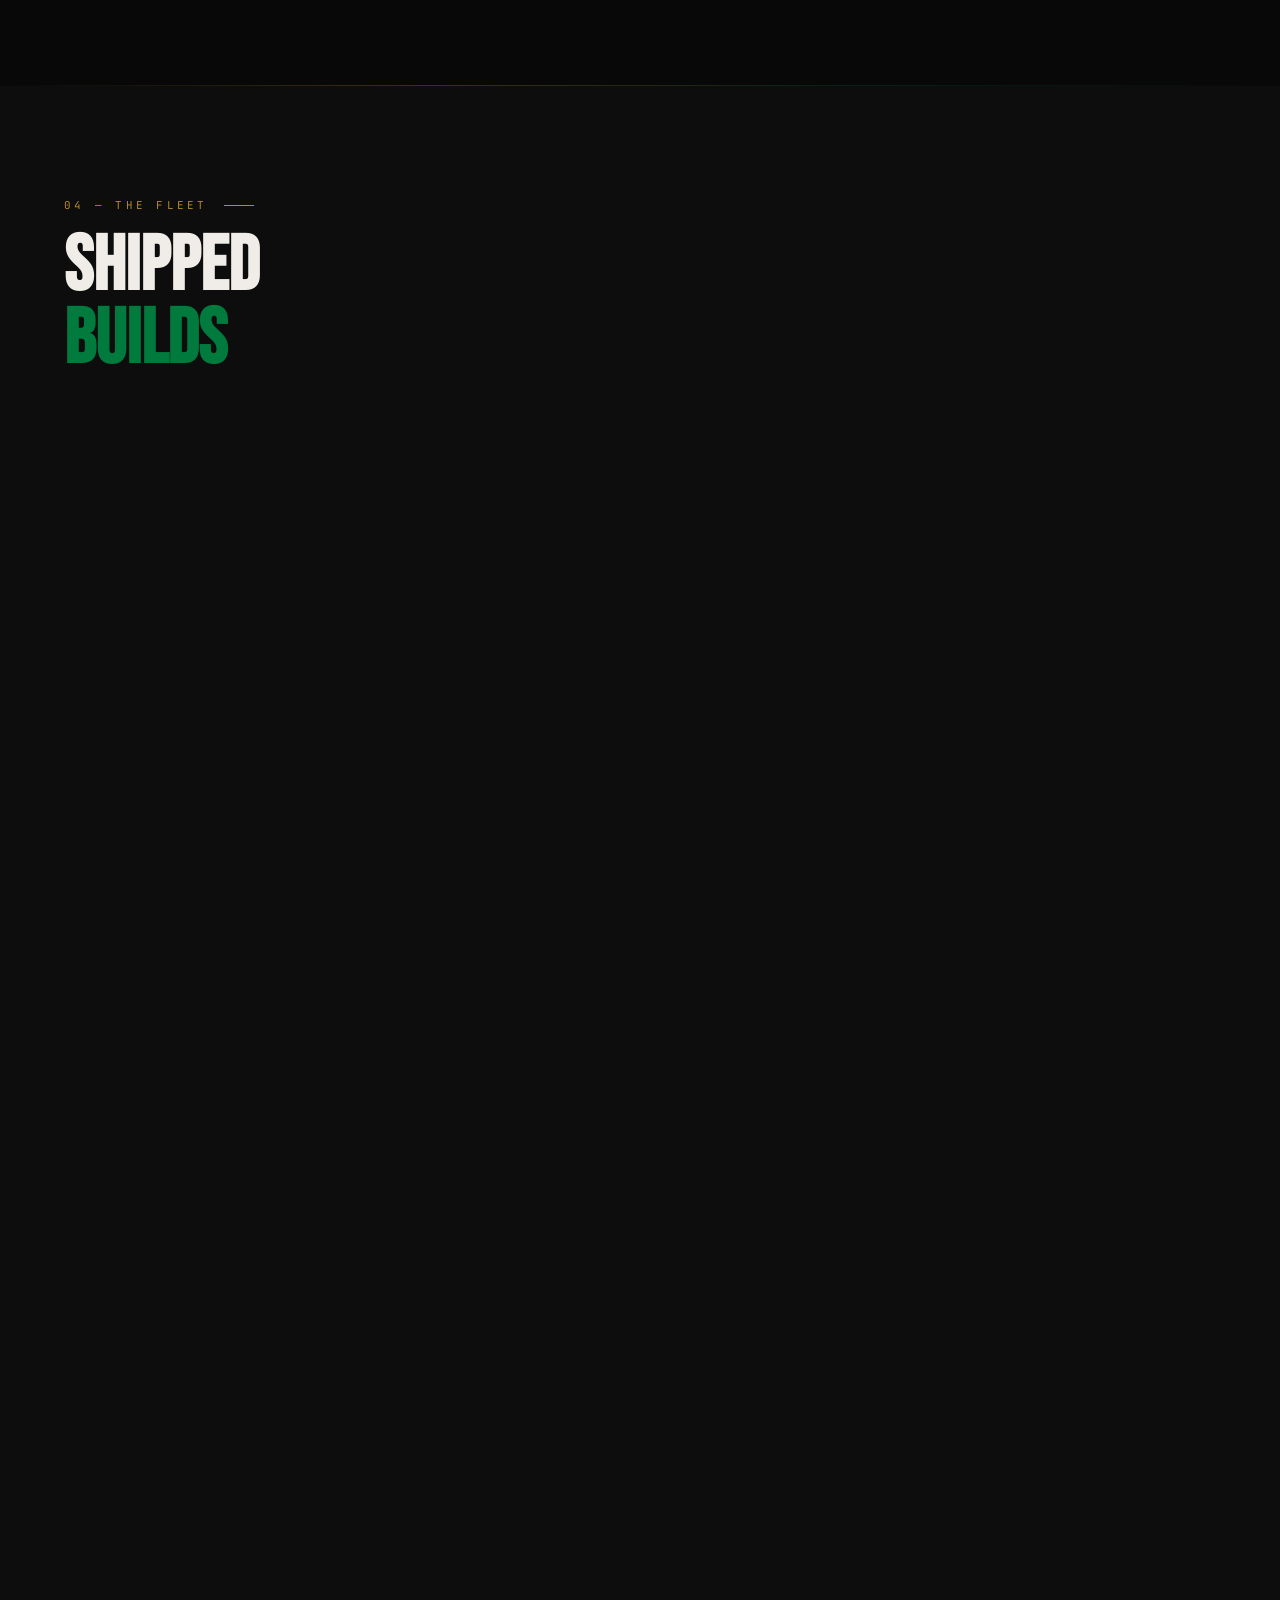
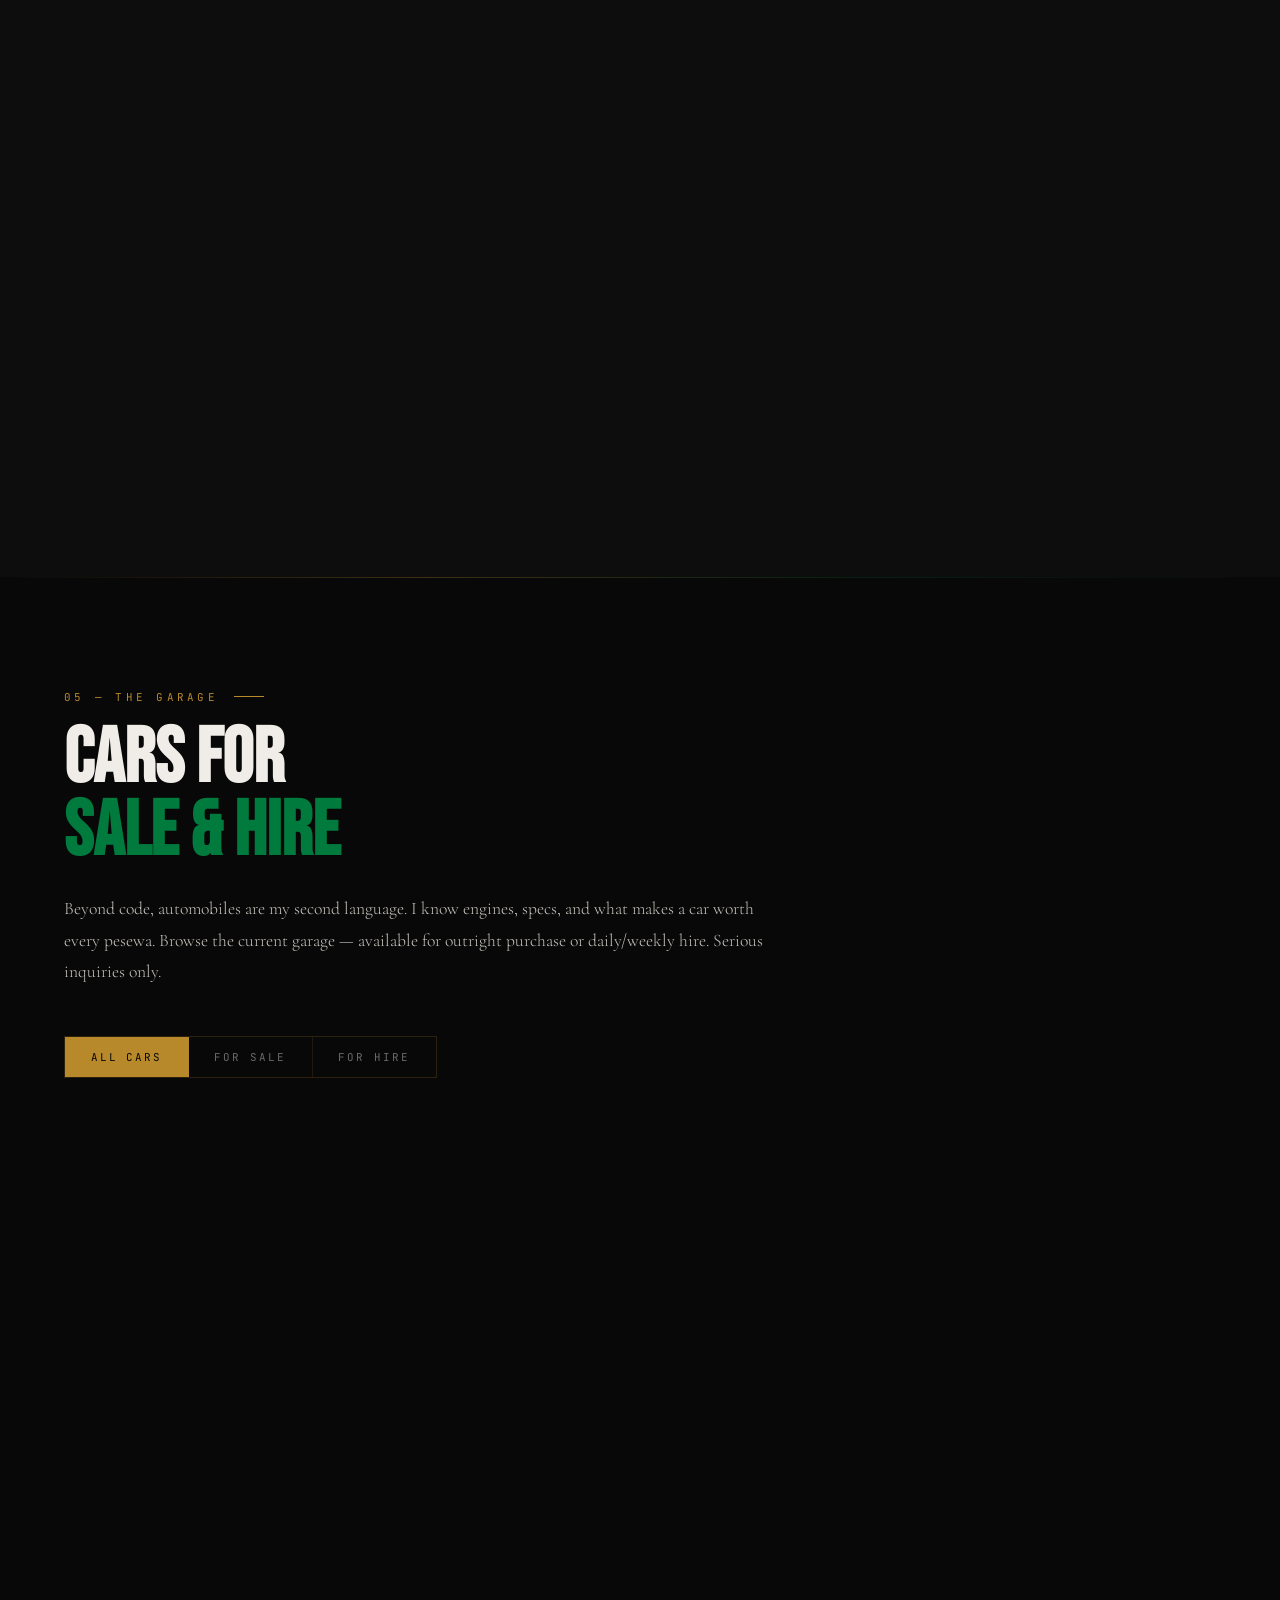
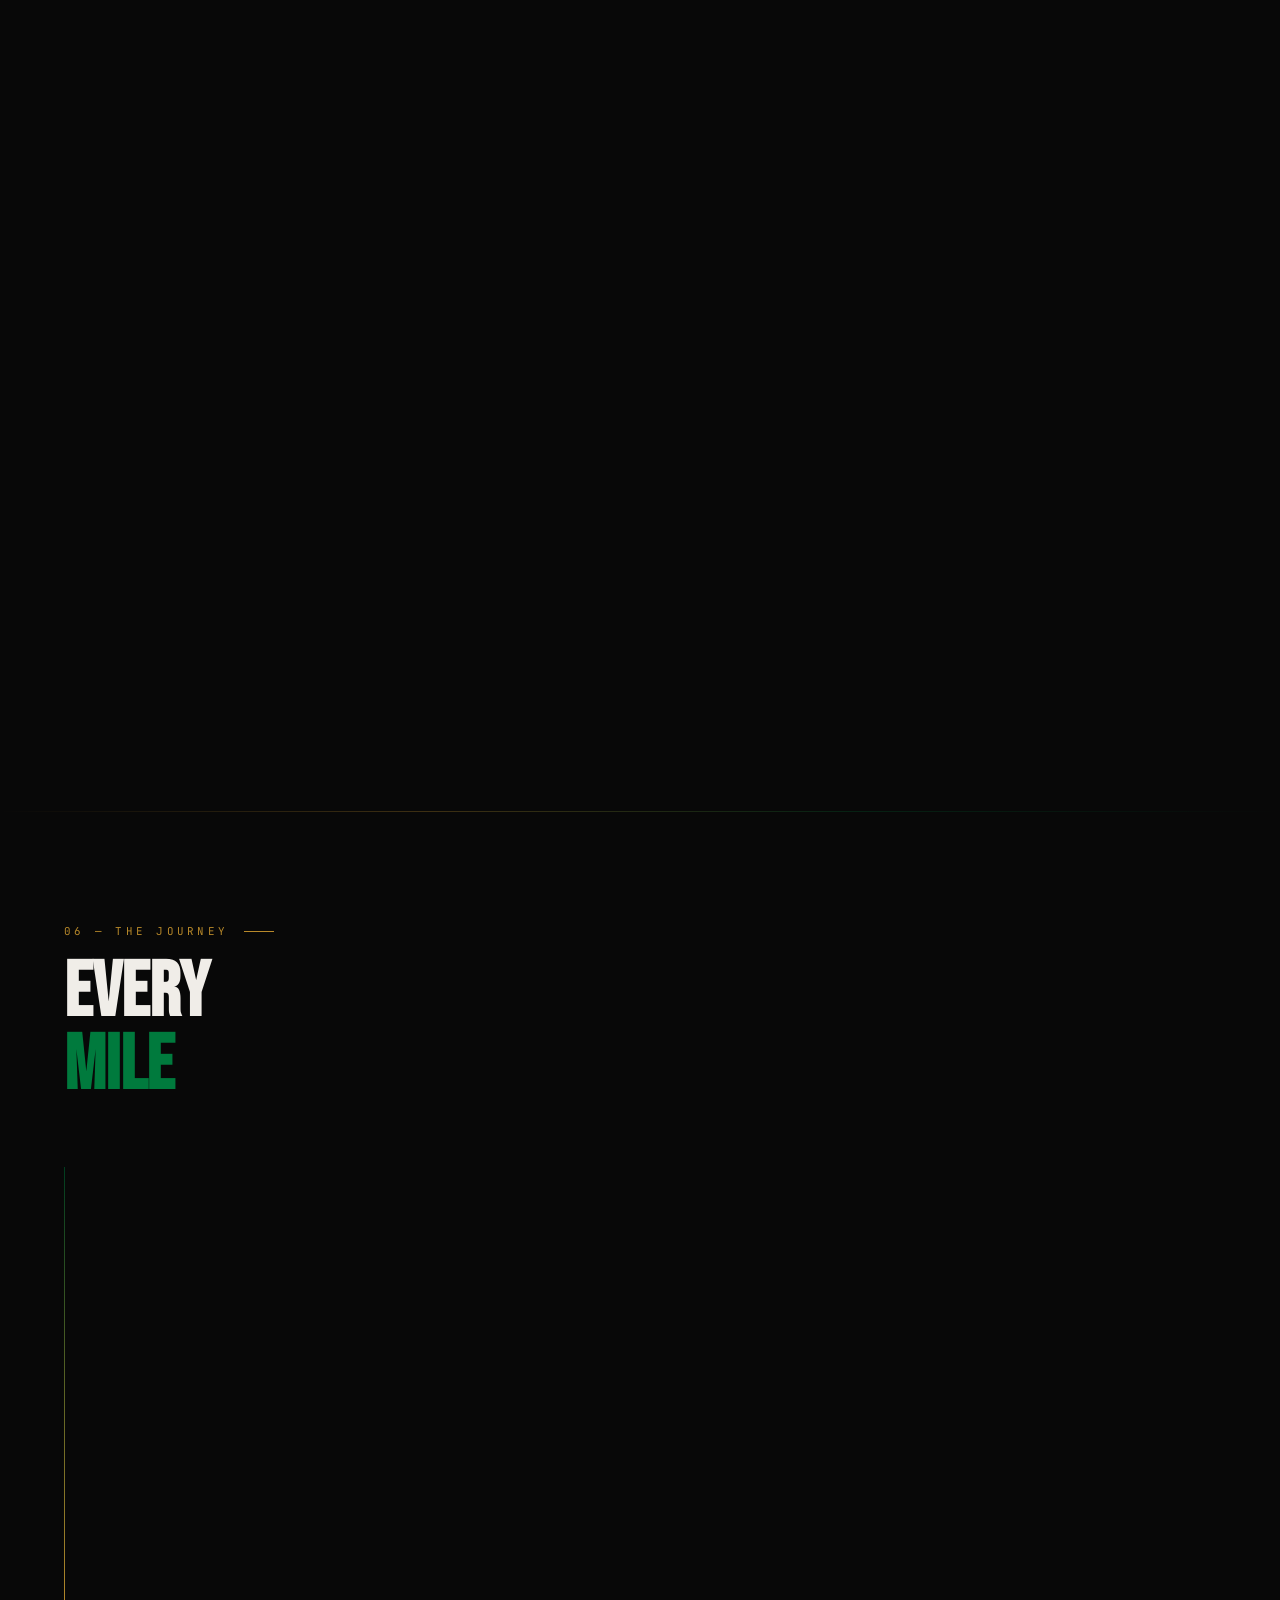
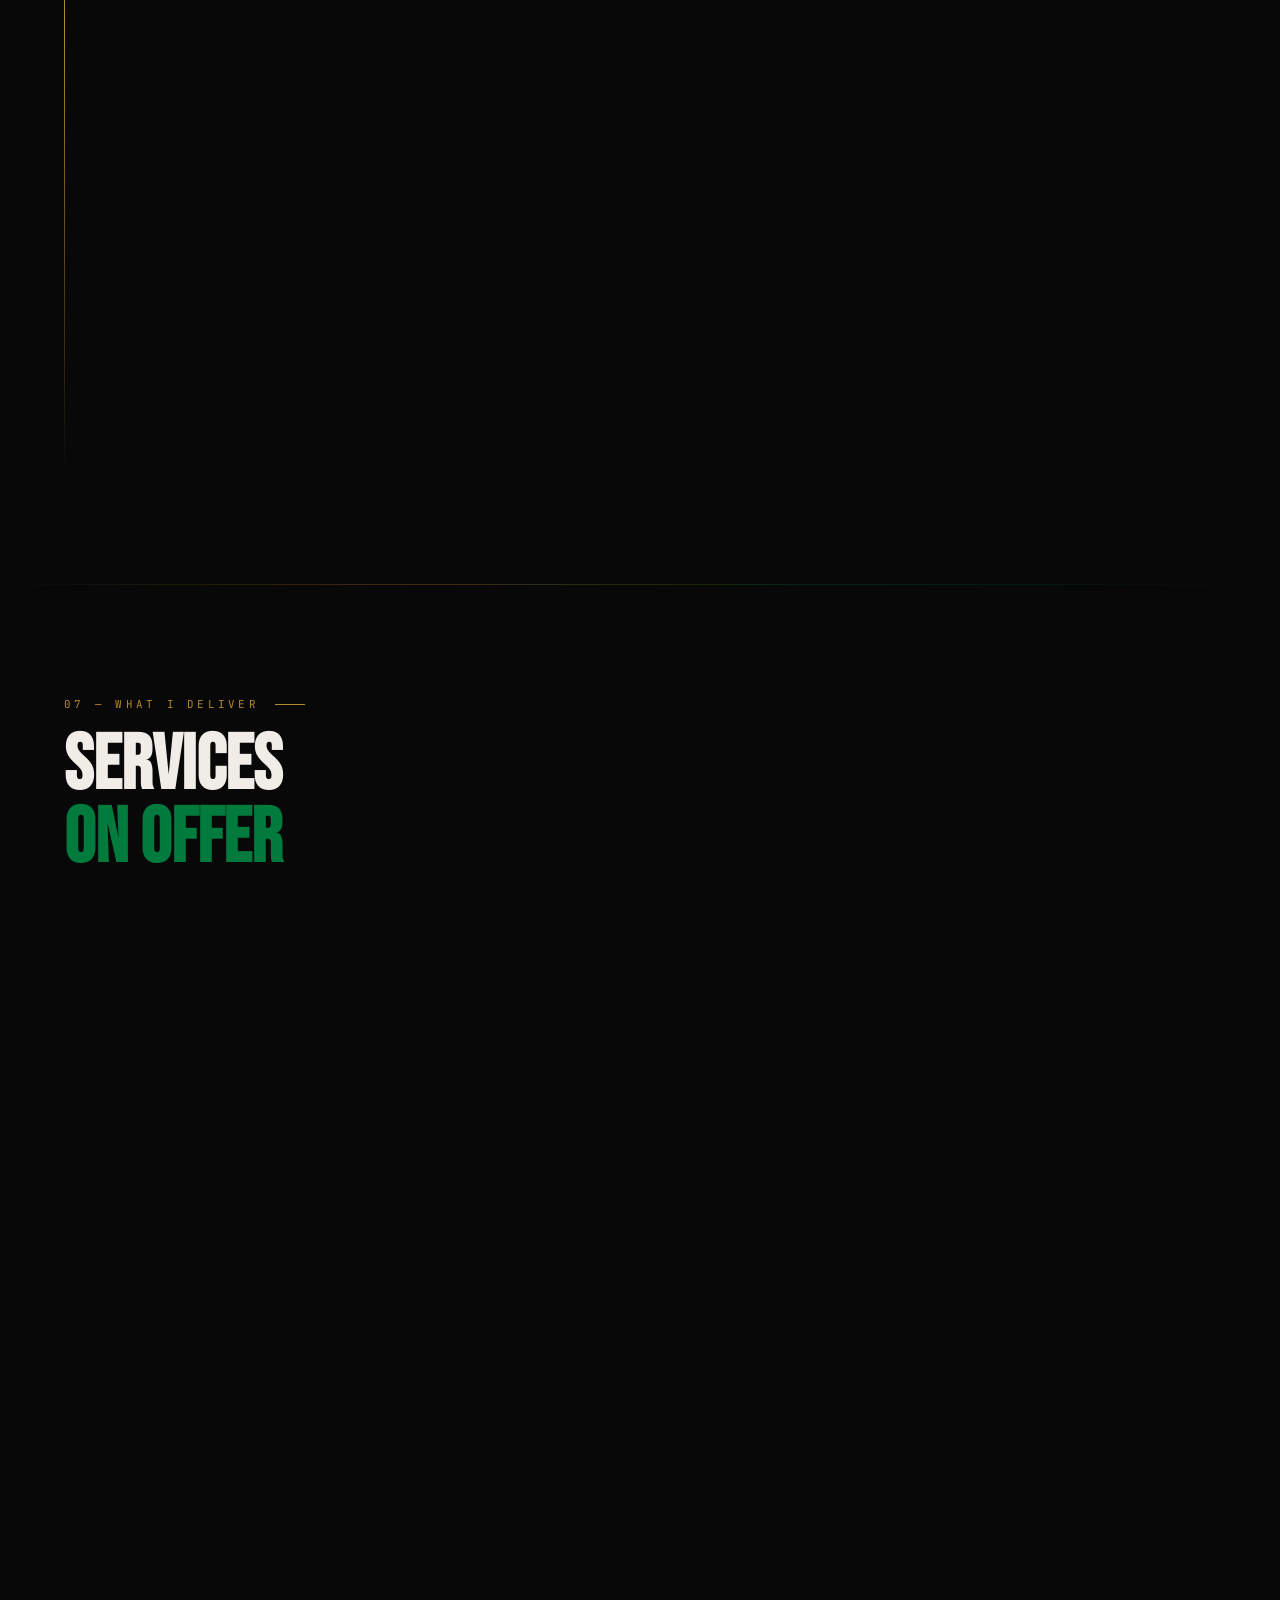
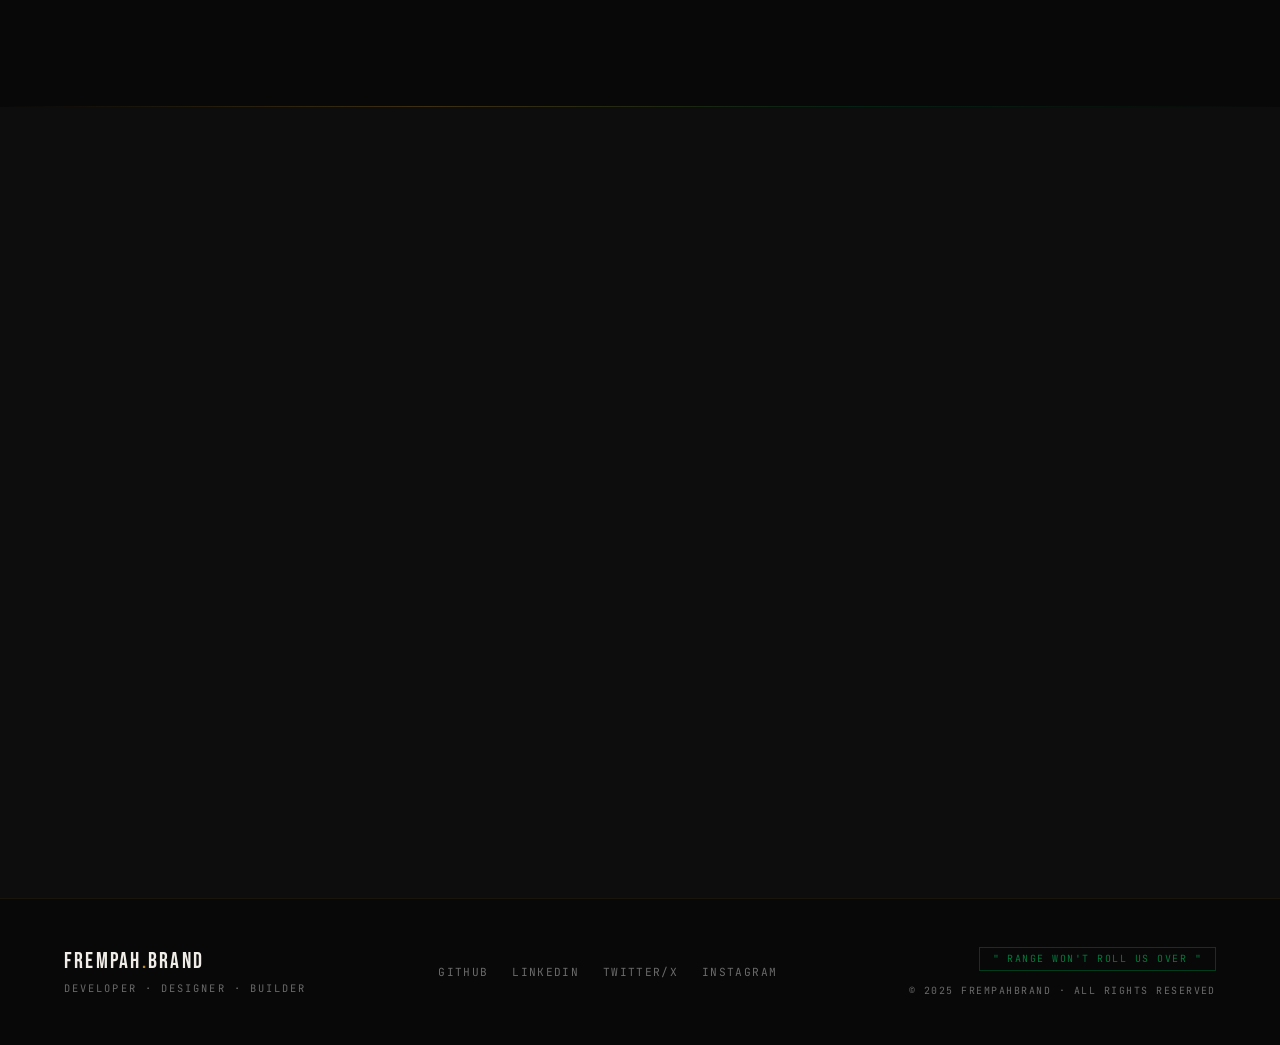
==== commit ef4aebdb: "Add files via upload" ====
--- a/index.html
+++ b/index.html
@@ -107,6 +107,7 @@
     min-height: 100vh; position: relative;
     display: flex; flex-direction: column; justify-content: center;
     padding: 0 4rem; overflow: hidden;
+    padding-top: 6rem;
   }
 
   .hero-bg {
@@ -234,7 +235,7 @@
   @keyframes scrollpulse { 0%,100%{opacity:.3;transform:scaleY(1)} 50%{opacity:1;transform:scaleY(1.2)} }
 
   /* ── SECTION COMMON ── */
-  section { padding: 7rem 4rem; position: relative; }
+  section { padding: 7rem 4rem; position: relative; scroll-margin-top: 5rem; }
   .section-label {
     font-family: var(--font-mono); font-size: .68rem;
     letter-spacing: .3em; text-transform: uppercase;
@@ -556,6 +557,39 @@
     background-image: url("data:image/svg+xml,%3Csvg viewBox='0 0 256 256' xmlns='http://www.w3.org/2000/svg'%3E%3Cfilter id='noise'%3E%3CfeTurbulence type='fractalNoise' baseFrequency='0.9' numOctaves='4' stitchTiles='stitch'/%3E%3C/filter%3E%3Crect width='100%25' height='100%25' filter='url(%23noise)' opacity='0.04'/%3E%3C/svg%3E");
     opacity: .3;
   }
+
+  /* ── GARAGE ── */
+  #garage { background: var(--black); }
+  .garage-intro { font-size: 1.1rem; line-height: 1.8; color: var(--off-white); font-weight: 300; max-width: 700px; margin-bottom: 3rem; }
+  .garage-tabs { display: flex; gap: 0; margin-bottom: 3rem; border: 1px solid rgba(184,137,42,.2); overflow: hidden; width: fit-content; }
+  .garage-tab { font-family: var(--font-mono); font-size: .68rem; letter-spacing: .18em; text-transform: uppercase; padding: .8rem 1.6rem; background: transparent; color: var(--text-muted); border: none; cursor: none; border-right: 1px solid rgba(184,137,42,.15); transition: background .3s, color .3s; }
+  .garage-tab:last-child { border-right: none; }
+  .garage-tab.active,.garage-tab:hover { background: var(--gold); color: var(--black); }
+  .garage-grid { display: grid; grid-template-columns: repeat(auto-fill, minmax(320px, 1fr)); gap: 2rem; }
+  .car-card { background: var(--panel); border: 1px solid rgba(255,255,255,.05); overflow: hidden; transition: transform .3s, border-color .3s; cursor: none; }
+  .car-card:hover { transform: translateY(-6px); border-color: rgba(184,137,42,.35); }
+  .car-visual { height: 180px; position: relative; display: flex; align-items: center; justify-content: center; font-size: 5rem; overflow: hidden; }
+  .car-visual::before { content: ''; position: absolute; inset: 0; background: inherit; filter: blur(0); }
+  .car-badge { position: absolute; top: .8rem; left: .8rem; font-family: var(--font-mono); font-size: .58rem; letter-spacing: .18em; text-transform: uppercase; padding: .3rem .7rem; }
+  .car-badge.forsale { background: rgba(0,92,45,.8); color: var(--rrg-glow); border: 1px solid var(--rrg); }
+  .car-badge.forhire { background: rgba(184,137,42,.15); color: var(--gold); border: 1px solid rgba(184,137,42,.4); }
+  .car-badge.sold { background: rgba(180,40,40,.15); color: #d46060; border: 1px solid rgba(180,40,40,.3); }
+  .car-price { position: absolute; bottom: .8rem; right: .8rem; font-family: var(--font-display); font-size: 1.4rem; color: var(--white); }
+  .car-body { padding: 1.4rem 1.6rem 1.6rem; }
+  .car-make { font-family: var(--font-mono); font-size: .62rem; letter-spacing: .2em; text-transform: uppercase; color: var(--gold); margin-bottom: .3rem; }
+  .car-name { font-family: var(--font-display); font-size: 1.5rem; letter-spacing: .03em; color: var(--white); margin-bottom: .8rem; }
+  .car-specs { display: flex; gap: 1.2rem; flex-wrap: wrap; margin-bottom: 1rem; }
+  .car-spec { font-family: var(--font-mono); font-size: .62rem; letter-spacing: .08em; color: var(--text-muted); display: flex; align-items: center; gap: .3rem; }
+  .car-desc { font-size: .88rem; line-height: 1.65; color: var(--off-white); font-weight: 300; margin-bottom: 1.2rem; }
+  .car-cta { display: block; width: 100%; font-family: var(--font-mono); font-size: .68rem; letter-spacing: .15em; text-transform: uppercase; padding: .75rem; text-align: center; text-decoration: none; transition: background .3s, transform .2s; }
+  .car-cta.buy { background: rgba(0,61,31,.4); color: var(--rrg-glow); border: 1px solid var(--rrg); }
+  .car-cta.buy:hover { background: var(--rrg); }
+  .car-cta.hire { background: rgba(184,137,42,.12); color: var(--gold); border: 1px solid rgba(184,137,42,.3); }
+  .car-cta.hire:hover { background: rgba(184,137,42,.25); }
+  .car-cta.sold-out { background: rgba(255,255,255,.03); color: var(--text-muted); border: 1px solid rgba(255,255,255,.07); cursor: default; pointer-events: none; }
+  .garage-cta-wrap { margin-top: 3rem; padding: 2.5rem; background: var(--panel); border: 1px solid rgba(184,137,42,.15); display: flex; align-items: center; justify-content: space-between; gap: 2rem; flex-wrap: wrap; }
+  .garage-cta-text h3 { font-family: var(--font-display); font-size: 1.6rem; color: var(--white); margin-bottom: .4rem; }
+  .garage-cta-text p { font-family: var(--font-mono); font-size: .72rem; letter-spacing: .08em; color: var(--text-muted); }
 
   /* ── EXPERIENCE TIMELINE ── */
   #experience { background: var(--black); }
@@ -619,6 +653,7 @@
     <li><a href="#about">About</a></li>
     <li><a href="#skills">Skills</a></li>
     <li><a href="#projects">Projects</a></li>
+    <li><a href="#garage">Garage</a></li>
     <li><a href="#experience">Journey</a></li>
     <li><a href="#services">Services</a></li>
     <li><a href="#contact">Contact</a></li>
@@ -677,7 +712,7 @@
 <!-- ── ABOUT ── -->
 <section id="about">
   <div class="section-label">01 — The Driver</div>
-  <h2 class="section-title">WHO IS<br><em>FREMPAH</em></h2>
+  <h2 class="section-title">WHO IS<br><em>FREMPAH?</em></h2>
   <div class="about-grid">
     <div class="about-image-wrap reveal">
       <div class="about-img-border"></div>
@@ -689,7 +724,7 @@
         <p>I'm <strong>Frempah</strong> — a developer, designer, and builder from Ghana with a passion for crafting digital experiences that don't just work, they <em>command attention</em>.</p>
         <p>FrempahBrand isn't just a portfolio — it's a declaration. I believe in code the way Range Rover believes in engineering: built for prestige, built for performance, built to last across every terrain life throws at you.</p>
         <p>From landing pages to full-stack applications, I work at the intersection of <strong>clean code</strong>, <strong>bold design</strong>, and <strong>real-world impact</strong>. Every project I touch carries the same philosophy — show up with quality, deliver with precision.</p>
-        <p>One day I'll have my Range Rover. Until then, I'm building the kind of career that earns it — one line of code, one client, one shipped product at a time.</p>
+        <p>Beyond the screen, I'm deeply into <strong>automobiles</strong>. Cars aren't just machines to me — they're engineering art. I have hands-on knowledge of vehicles, follow the industry closely, and one day plan to own a collection that includes a Range Rover as the crown jewel. That passion fuels everything I build.</p>
       </div>
       <div class="about-signature reveal reveal-delay-2">— Frempah</div>
     </div>
@@ -837,7 +872,7 @@
 
 <!-- ── PROJECTS ── -->
 <section id="projects">
-  <div class="section-label">03 — The Fleet</div>
+  <div class="section-label">04 — The Fleet</div>
   <h2 class="section-title">SHIPPED<br><em>BUILDS</em></h2>
   <div class="projects-grid">
     <div class="project-card featured reveal">
@@ -862,10 +897,33 @@
       </div>
     </div>
 
+    <div class="project-card reveal reveal-delay-1" style="border-color:rgba(255,180,0,.15)">
+      <div class="project-thumb" style="background:linear-gradient(135deg,#1a0a00 0%,#2d1500 100%)">
+        🏍️
+        <div class="proj-num">02</div>
+      </div>
+      <div class="project-body">
+        <div class="project-tag" style="color:#ff9500">Mobile App · Transport</div>
+        <div class="project-title">OkadaRide</div>
+        <p class="project-desc">A fully functioning ride-hailing app for motorcycle (okada) transport. Real-time booking, driver matching, and route tracking — built for the African mobility market. Live and in use.</p>
+        <div class="project-stack">
+          <span class="stack-tag">React Native</span>
+          <span class="stack-tag">Node.js</span>
+          <span class="stack-tag">Maps API</span>
+          <span class="stack-tag">Real-time</span>
+        </div>
+        <div class="project-links">
+          <a href="#" class="project-link" style="color:#ff9500">Live App</a>
+          <a href="https://github.com/frempah" class="project-link" style="color:#ff9500" target="_blank">GitHub</a>
+        </div>
+        <div style="margin-top:1rem;display:inline-block;font-family:var(--font-mono);font-size:.6rem;letter-spacing:.15em;background:rgba(255,149,0,.12);border:1px solid rgba(255,149,0,.3);color:#ff9500;padding:.3rem .8rem;text-transform:uppercase;">✓ Functioning</div>
+      </div>
+    </div>
+
     <div class="project-card reveal reveal-delay-1">
       <div class="project-thumb" style="background:linear-gradient(135deg,#1a0d00 0%,#2d1a00 100%)">
         📊
-        <div class="proj-num">02</div>
+        <div class="proj-num">03</div>
       </div>
       <div class="project-body">
         <div class="project-tag">Web App · Dashboard</div>
@@ -885,7 +943,7 @@
     <div class="project-card reveal reveal-delay-2">
       <div class="project-thumb" style="background:linear-gradient(135deg,#0d0d2b 0%,#1a1a40 100%)">
         🛒
-        <div class="proj-num">03</div>
+        <div class="proj-num">04</div>
       </div>
       <div class="project-body">
         <div class="project-tag">E-Commerce · Frontend</div>
@@ -927,9 +985,155 @@
 
 <div class="section-divider"></div>
 
+<!-- ── GARAGE ── -->
+<section id="garage">
+  <div class="section-label">05 — The Garage</div>
+  <h2 class="section-title">CARS FOR<br><em>SALE & HIRE</em></h2>
+  <p class="garage-intro">Beyond code, automobiles are my second language. I know engines, specs, and what makes a car worth every pesewa. Browse the current garage — available for outright purchase or daily/weekly hire. Serious inquiries only.</p>
+  <div class="garage-tabs">
+    <button class="garage-tab active" onclick="filterCars('all',this)">All Cars</button>
+    <button class="garage-tab" onclick="filterCars('forsale',this)">For Sale</button>
+    <button class="garage-tab" onclick="filterCars('forhire',this)">For Hire</button>
+  </div>
+  <div class="garage-grid" id="garageGrid">
+
+    <div class="car-card reveal" data-status="forhire">
+      <div class="car-visual" style="background:linear-gradient(145deg,#0a1a0f 0%,#003d1f 100%)">
+        🚙
+        <span class="car-badge forhire">For Hire</span>
+        <span class="car-price">GH₵ 400<small style="font-size:.6em">/day</small></span>
+      </div>
+      <div class="car-body">
+        <div class="car-make">Toyota · 2019</div>
+        <div class="car-name">Land Cruiser Prado</div>
+        <div class="car-specs">
+          <span class="car-spec">⚙️ Automatic</span>
+          <span class="car-spec">⛽ Petrol</span>
+          <span class="car-spec">🪑 7 Seater</span>
+          <span class="car-spec">📍 Accra</span>
+        </div>
+        <p class="car-desc">Clean, well-maintained Prado. Perfect for business travel, long trips, or events. Driver available on request. Insurance covered.</p>
+        <a href="#contact" class="car-cta hire">Enquire to Hire</a>
+      </div>
+    </div>
+
+    <div class="car-card reveal reveal-delay-1" data-status="forsale">
+      <div class="car-visual" style="background:linear-gradient(145deg,#1a1000 0%,#2d1e00 100%)">
+        🚗
+        <span class="car-badge forsale">For Sale</span>
+        <span class="car-price">GH₵ 85K</span>
+      </div>
+      <div class="car-body">
+        <div class="car-make">Honda · 2017</div>
+        <div class="car-name">Accord Sport</div>
+        <div class="car-specs">
+          <span class="car-spec">⚙️ Automatic</span>
+          <span class="car-spec">⛽ Petrol</span>
+          <span class="car-spec">🪑 5 Seater</span>
+          <span class="car-spec">📍 Accra</span>
+        </div>
+        <p class="car-desc">Immaculate condition. Full leather interior, factory sound system, one-owner vehicle. Accident-free. Open to reasonable offers.</p>
+        <a href="#contact" class="car-cta buy">Enquire to Buy</a>
+      </div>
+    </div>
+
+    <div class="car-card reveal reveal-delay-2" data-status="forhire">
+      <div class="car-visual" style="background:linear-gradient(145deg,#0d0d1a 0%,#1a1a30 100%)">
+        🚐
+        <span class="car-badge forhire">For Hire</span>
+        <span class="car-price">GH₵ 600<small style="font-size:.6em">/day</small></span>
+      </div>
+      <div class="car-body">
+        <div class="car-make">Toyota · 2020</div>
+        <div class="car-name">HiAce Minibus</div>
+        <div class="car-specs">
+          <span class="car-spec">⚙️ Manual</span>
+          <span class="car-spec">⛽ Diesel</span>
+          <span class="car-spec">🪑 14 Seater</span>
+          <span class="car-spec">📍 Accra</span>
+        </div>
+        <p class="car-desc">Ideal for corporate shuttles, church groups, and airport transfers. Air-conditioned, comfortable seating. Driver included.</p>
+        <a href="#contact" class="car-cta hire">Enquire to Hire</a>
+      </div>
+    </div>
+
+    <div class="car-card reveal reveal-delay-1" data-status="forsale">
+      <div class="car-visual" style="background:linear-gradient(145deg,#100a00 0%,#1e1400 100%)">
+        🏎️
+        <span class="car-badge forsale">For Sale</span>
+        <span class="car-price">GH₵ 120K</span>
+      </div>
+      <div class="car-body">
+        <div class="car-make">Hyundai · 2021</div>
+        <div class="car-name">Tucson AWD</div>
+        <div class="car-specs">
+          <span class="car-spec">⚙️ Automatic</span>
+          <span class="car-spec">⛽ Petrol</span>
+          <span class="car-spec">🪑 5 Seater</span>
+          <span class="car-spec">📍 Accra</span>
+        </div>
+        <p class="car-desc">Top-spec Tucson with panoramic sunroof, lane-keep assist, heated seats. Barely used — like driving it off the showroom floor.</p>
+        <a href="#contact" class="car-cta buy">Enquire to Buy</a>
+      </div>
+    </div>
+
+    <div class="car-card reveal reveal-delay-2" data-status="forhire">
+      <div class="car-visual" style="background:linear-gradient(145deg,#001a0a 0%,#003020 100%)">
+        🚙
+        <span class="car-badge forhire">For Hire</span>
+        <span class="car-price">GH₵ 250<small style="font-size:.6em">/day</small></span>
+      </div>
+      <div class="car-body">
+        <div class="car-make">Nissan · 2018</div>
+        <div class="car-name">X-Trail</div>
+        <div class="car-specs">
+          <span class="car-spec">⚙️ Automatic</span>
+          <span class="car-spec">⛽ Petrol</span>
+          <span class="car-spec">🪑 7 Seater</span>
+          <span class="car-spec">📍 Accra</span>
+        </div>
+        <p class="car-desc">Versatile SUV for city drives and weekend getaways. Self-drive available with deposit. Clean interior, full tank on pickup.</p>
+        <a href="#contact" class="car-cta hire">Enquire to Hire</a>
+      </div>
+    </div>
+
+    <!-- DREAM CAR CARD -->
+    <div class="car-card reveal reveal-delay-3" data-status="dream" style="border-color:rgba(184,137,42,.25);background:rgba(10,18,12,.6)">
+      <div class="car-visual" style="background:linear-gradient(145deg,#001a0e 0%,#003d1f 100%)">
+        👑
+        <span class="car-badge forhire" style="background:rgba(184,137,42,.2);color:var(--gold);border-color:var(--gold)">Dream Car</span>
+        <span class="car-price" style="color:var(--gold)">One Day</span>
+      </div>
+      <div class="car-body">
+        <div class="car-make" style="color:var(--gold)">Land Rover · Future</div>
+        <div class="car-name" style="color:var(--gold)">Range Rover Autobiography</div>
+        <div class="car-specs">
+          <span class="car-spec">⚙️ Automatic</span>
+          <span class="car-spec">🔋 Hybrid</span>
+          <span class="car-spec">🪑 5 Seater</span>
+          <span class="car-spec">🌍 Worldwide</span>
+        </div>
+        <p class="car-desc" style="color:var(--off-white)">The crown jewel of the collection. Every line of code I write, every project I ship, every client I land — it all drives toward this seat.</p>
+        <a href="#" class="car-cta sold-out" style="color:var(--gold);border-color:rgba(184,137,42,.2)">Coming Soon 🚗</a>
+      </div>
+    </div>
+
+  </div>
+
+  <div class="garage-cta-wrap reveal" style="margin-top:3rem">
+    <div class="garage-cta-text">
+      <h3>Got a Car to Sell or List?</h3>
+      <p>Partner with FrempahBrand · Reach serious buyers & hirers · Commission-based listing</p>
+    </div>
+    <a href="#contact" class="btn-primary">List Your Vehicle</a>
+  </div>
+</section>
+
+<div class="section-divider"></div>
+
 <!-- ── EXPERIENCE ── -->
 <section id="experience">
-  <div class="section-label">04 — The Journey</div>
+  <div class="section-label">06 — The Journey</div>
   <h2 class="section-title">EVERY<br><em>MILE</em></h2>
   <div class="timeline">
     <div class="timeline-item reveal">
@@ -969,7 +1173,7 @@
 
 <!-- ── SERVICES ── -->
 <section id="services">
-  <div class="section-label">05 — What I Deliver</div>
+  <div class="section-label">07 — What I Deliver</div>
   <h2 class="section-title">SERVICES<br><em>ON OFFER</em></h2>
   <div class="services-list reveal">
     <div class="service-row">
@@ -1020,7 +1224,7 @@
 <!-- ── CONTACT ── -->
 <section id="contact">
   <div class="contact-left reveal">
-    <div class="section-label">06 — Get In Touch</div>
+    <div class="section-label">08 — Get In Touch</div>
     <h2 class="section-title" style="font-size: clamp(2.5rem,5vw,5rem)">LET'S<br><em>BUILD</em></h2>
     <p>Have a project in mind? Want to work together? Need a developer who shows up with Range Rover-level precision and never gets rolled over? Let's talk.</p>
     <p>Whether it's a website, a startup MVP, a design system, or just a conversation about the future of the web — I'm in.</p>
@@ -1029,7 +1233,7 @@
         <div class="contact-item-icon">📧</div>
         <div class="contact-item-text">
           <span>Email</span>
-          frempah@frempahbrand.dev
+          <a href="/cdn-cgi/l/email-protection" class="__cf_email__" data-cfemail="b7d1c5d2dac7d6dff7d1c5d2dac7d6dfd5c5d6d9d399d3d2c1">[email&#160;protected]</a>
         </div>
       </div>
       <div class="contact-item">
@@ -1087,7 +1291,7 @@
   </div>
 </footer>
 
-<script>
+<script data-cfasync="false" src="/cdn-cgi/scripts/5c5dd728/cloudflare-static/email-decode.min.js"></script><script>
   // Custom cursor
   const cursor = document.getElementById('cursor');
   const ring = document.getElementById('cursorRing');
@@ -1122,6 +1326,17 @@
     });
   }
 
+  // Garage filter
+  function filterCars(status, btn) {
+    document.querySelectorAll('.garage-tab').forEach(b => b.classList.remove('active'));
+    btn.classList.add('active');
+    document.querySelectorAll('.car-card').forEach(c => {
+      const show = status === 'all' || c.dataset.status === status;
+      c.style.display = show ? '' : 'none';
+      if(show) { c.style.animation = 'none'; c.offsetHeight; c.style.animation = 'fadeIn .4s both'; }
+    });
+  }
+
   // Nav scroll effect
   const nav = document.querySelector('nav');
   window.addEventListener('scroll', () => {
@@ -1132,14 +1347,3 @@
 
   // Counter animation
   function animateCounter(el, target, suffix='') {
-    let start = 0;
-    const step = () => {
-      start += Math.ceil((target - start) / 12);
-      el.textContent = start + suffix;
-      if(start < target) requestAnimationFrame(step);
-    };
-    step();
-  }
-</script>
-</body>
-</html>
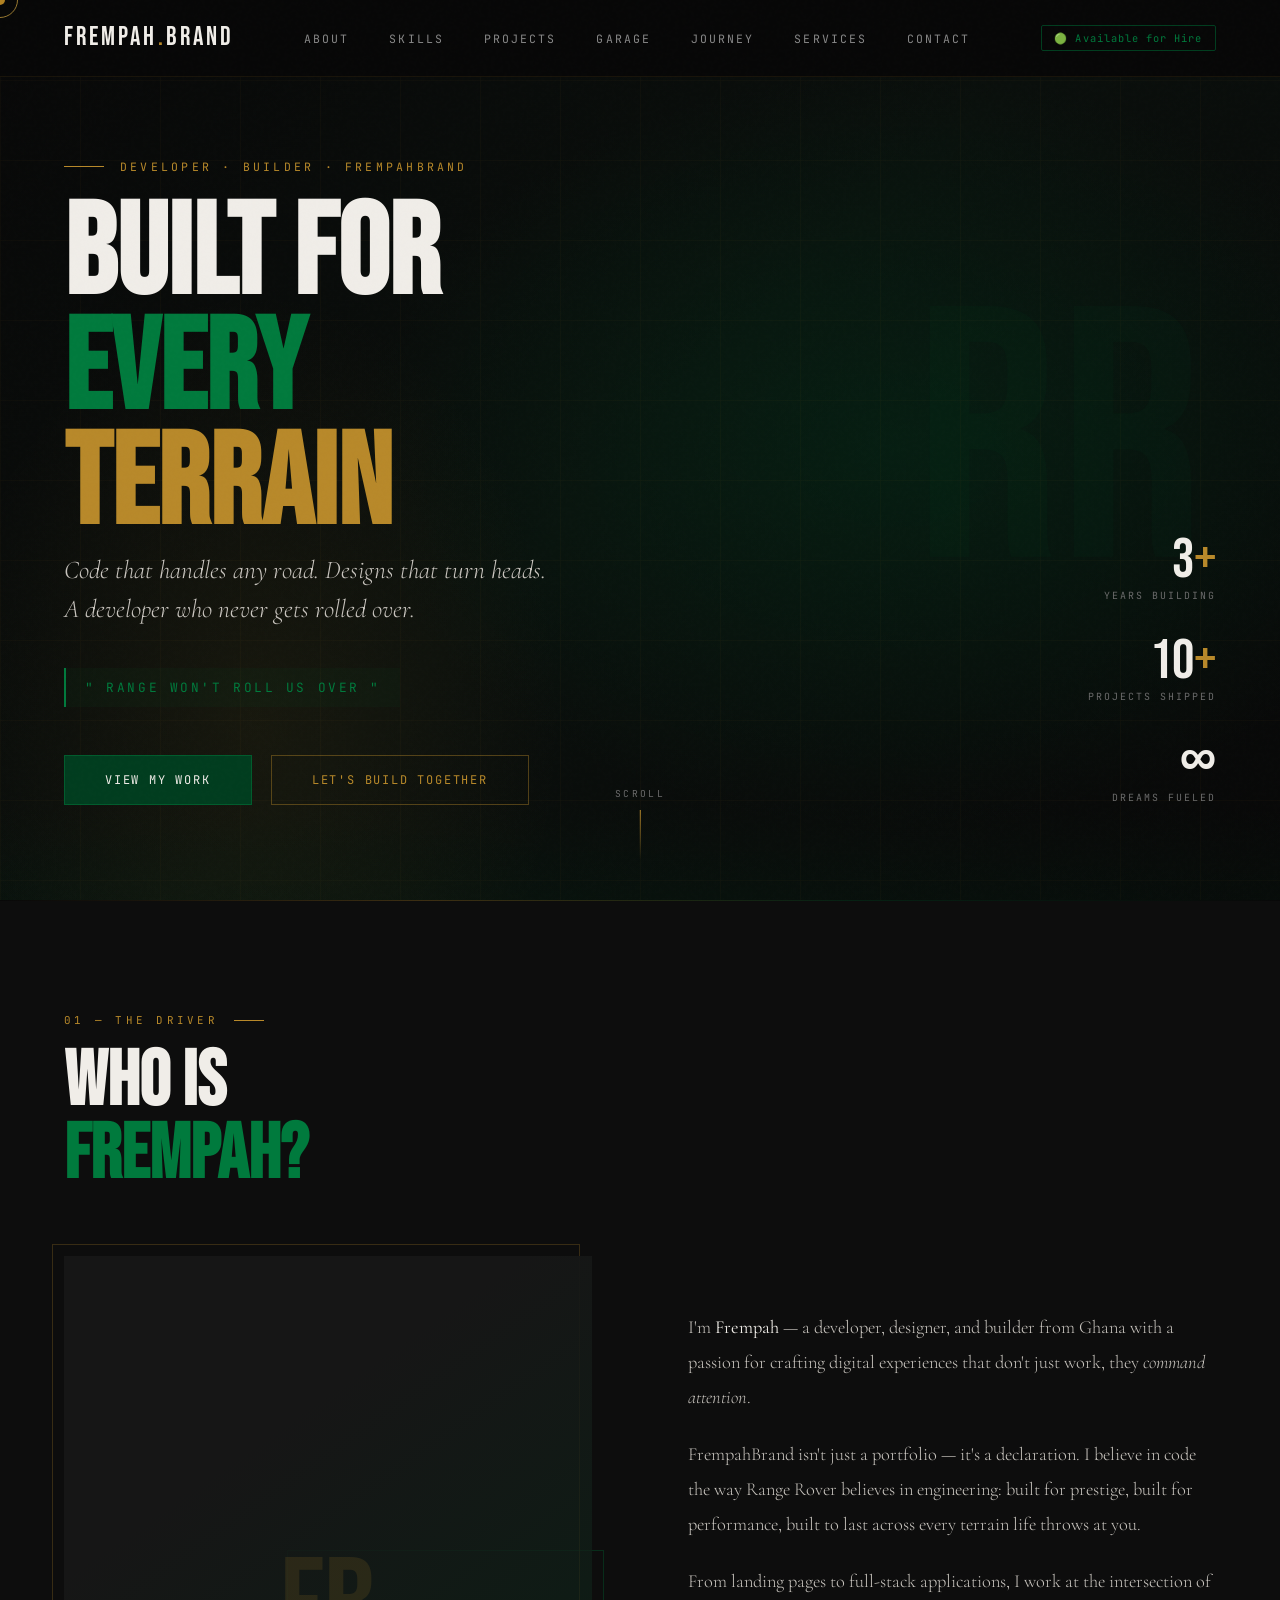
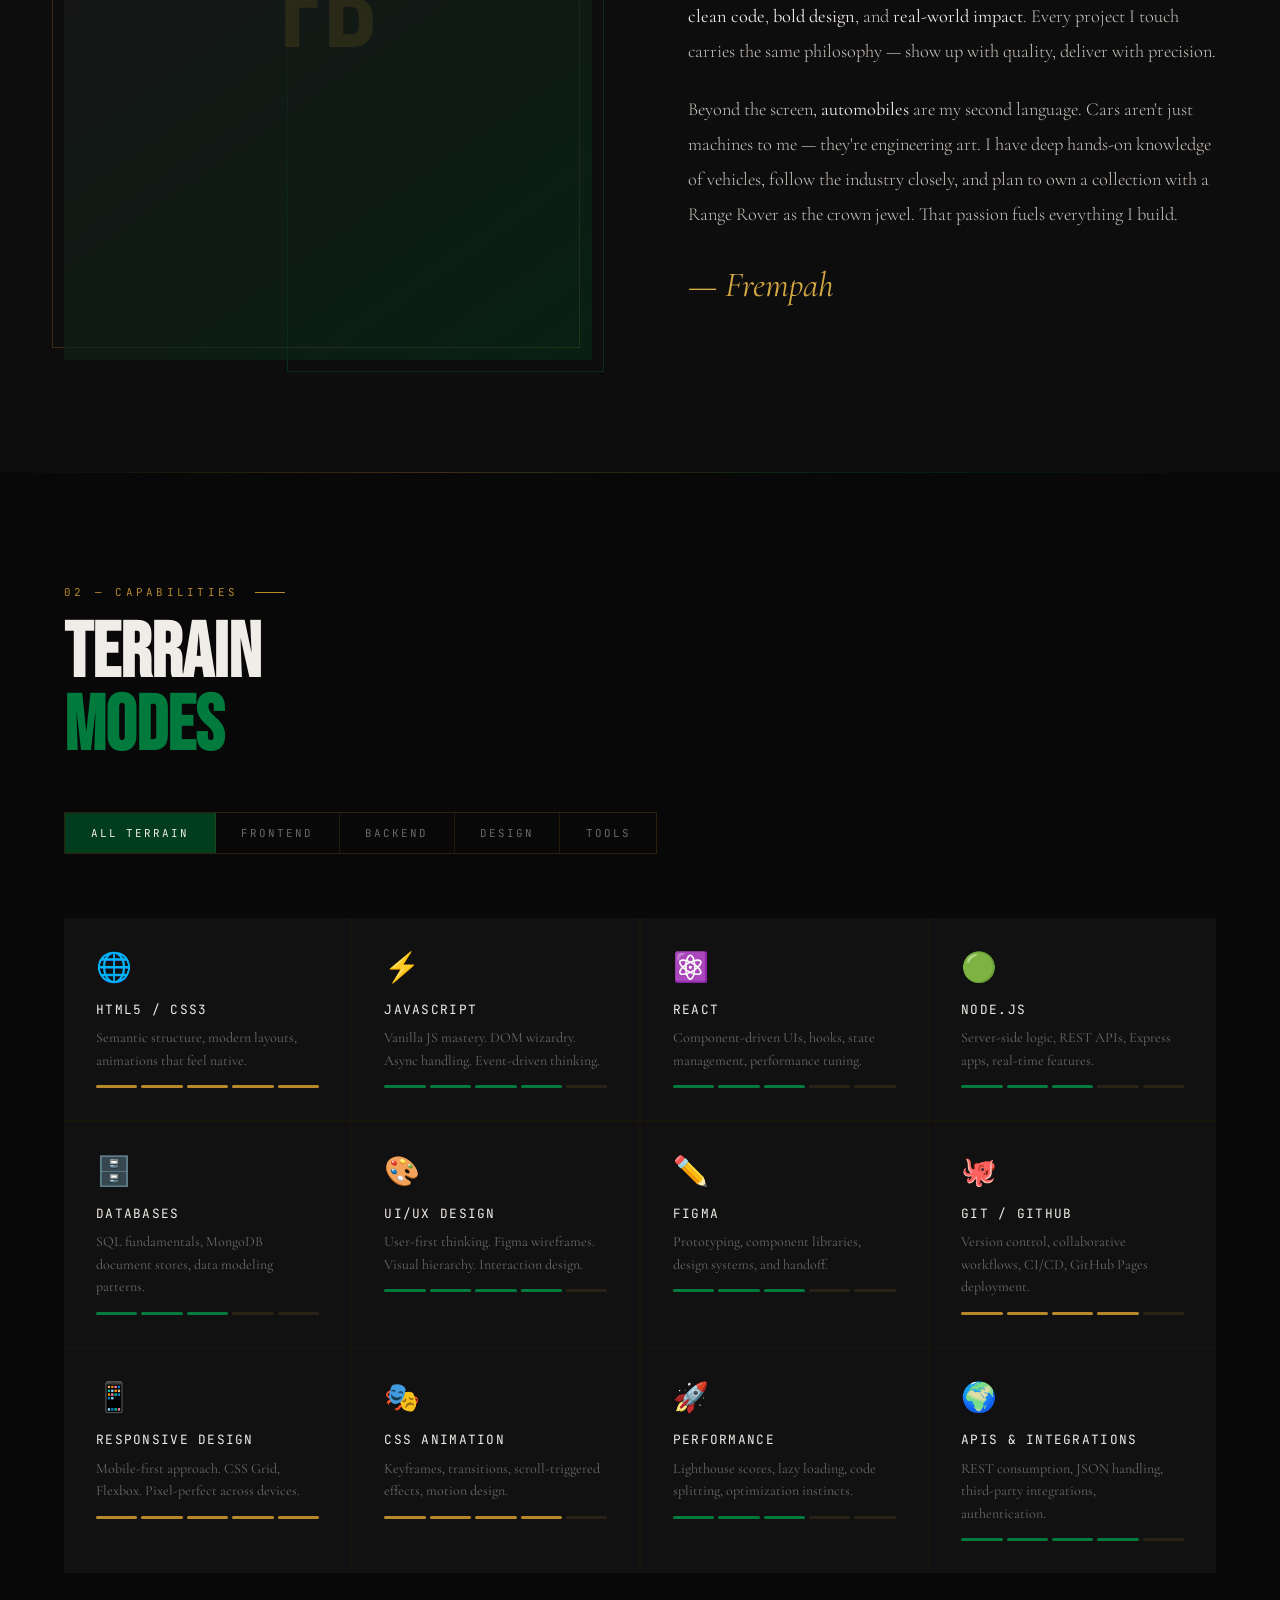
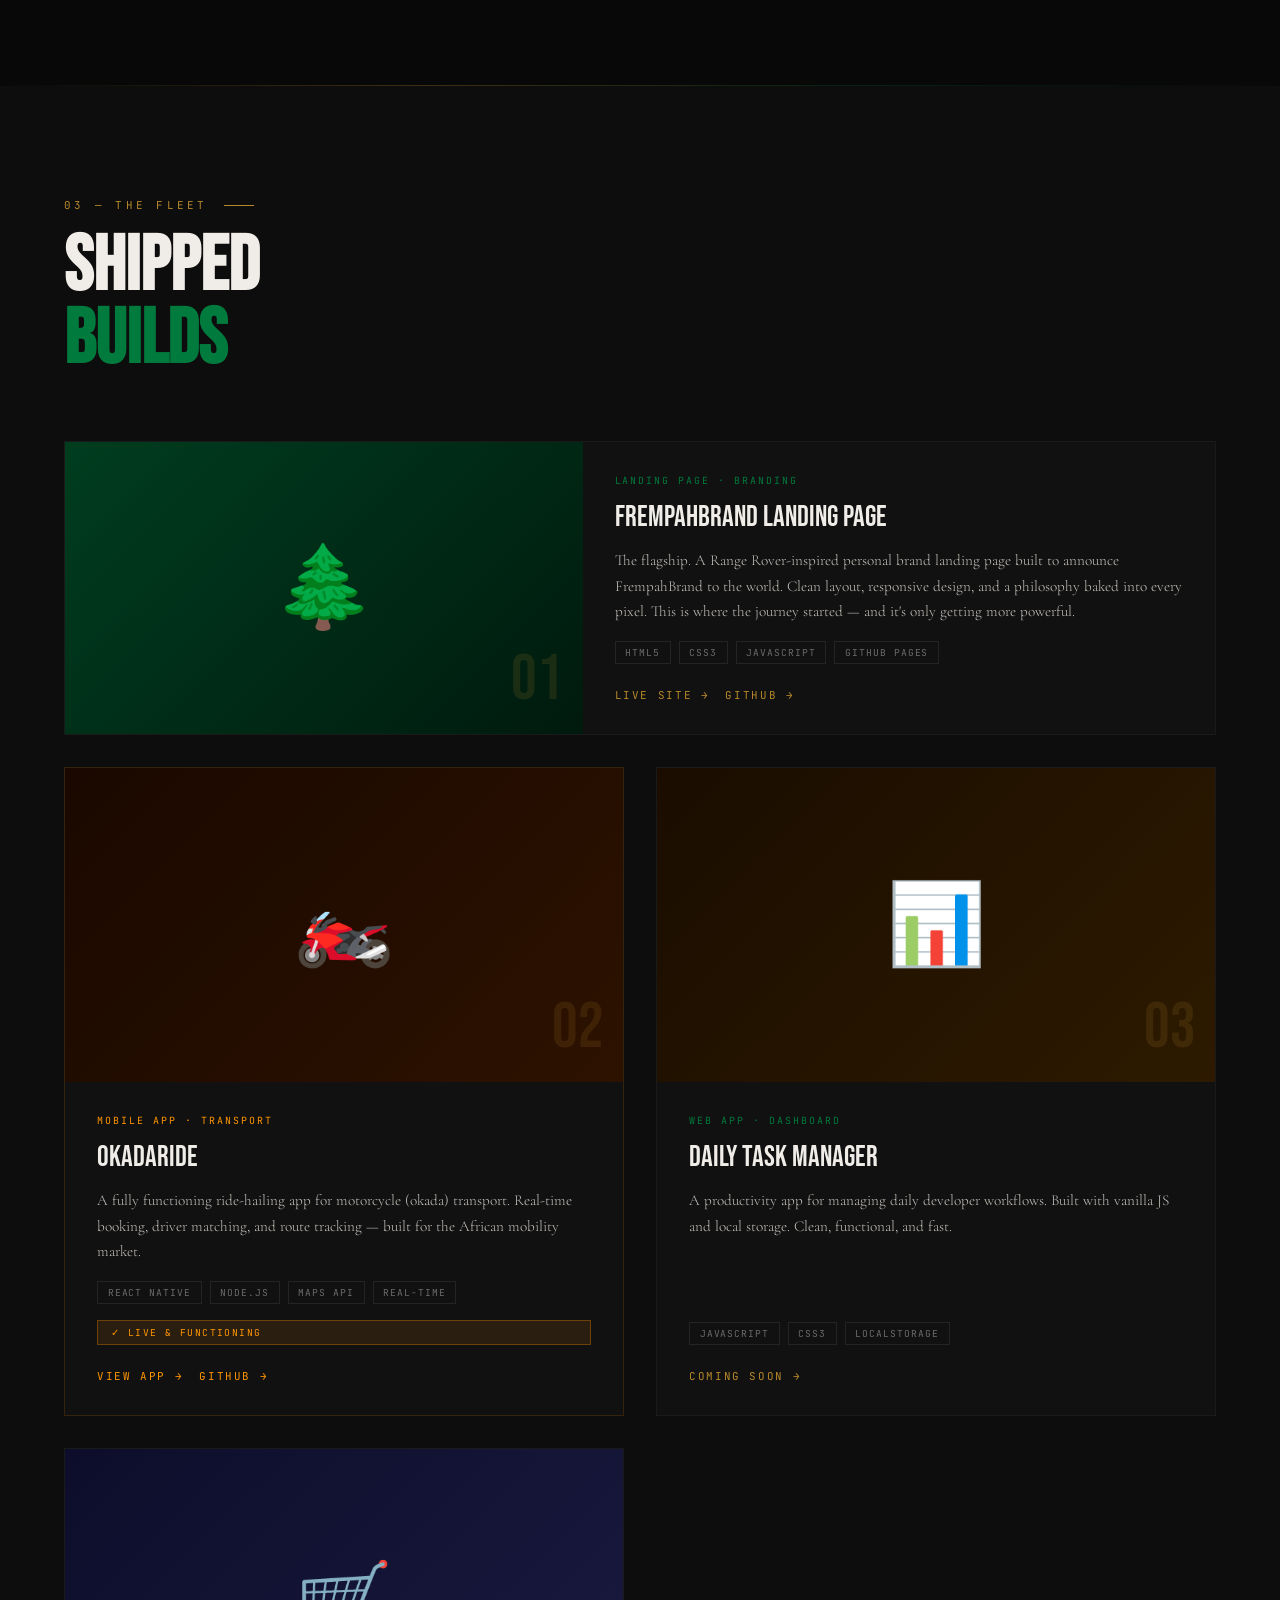
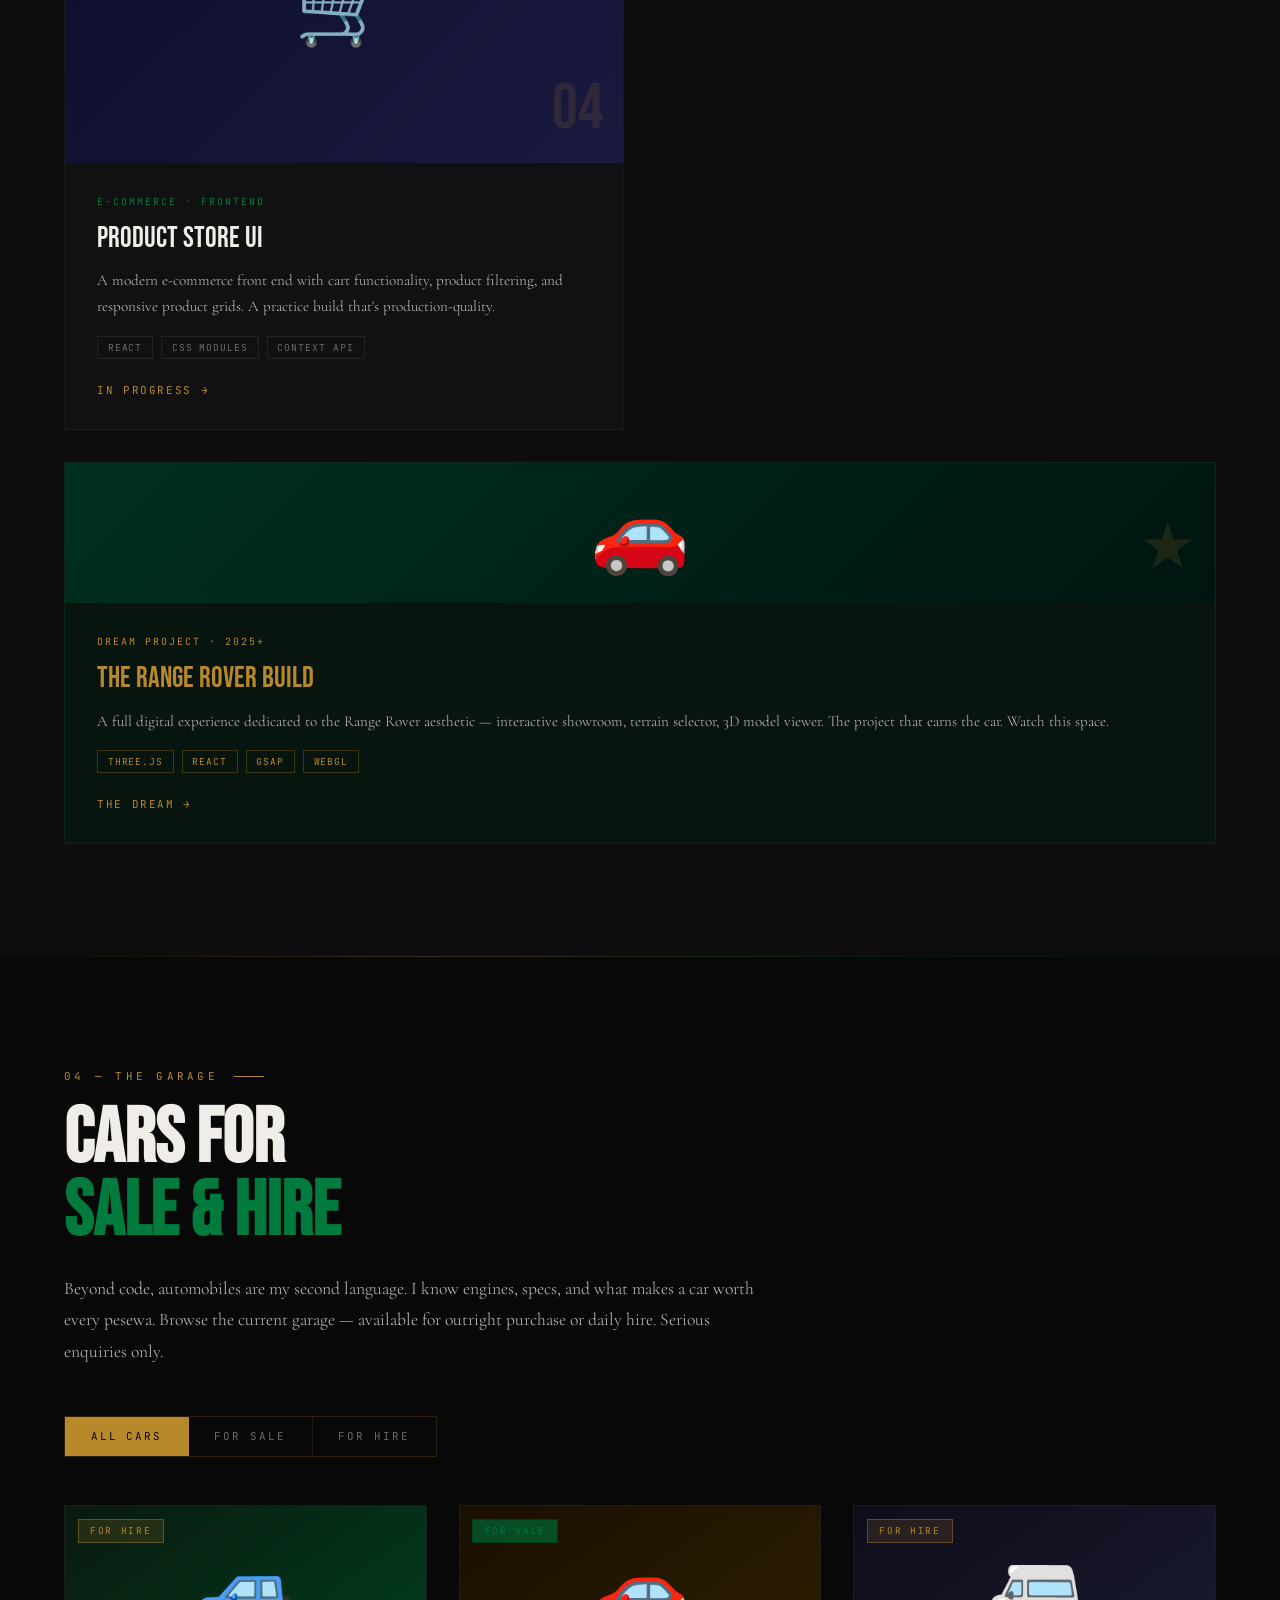
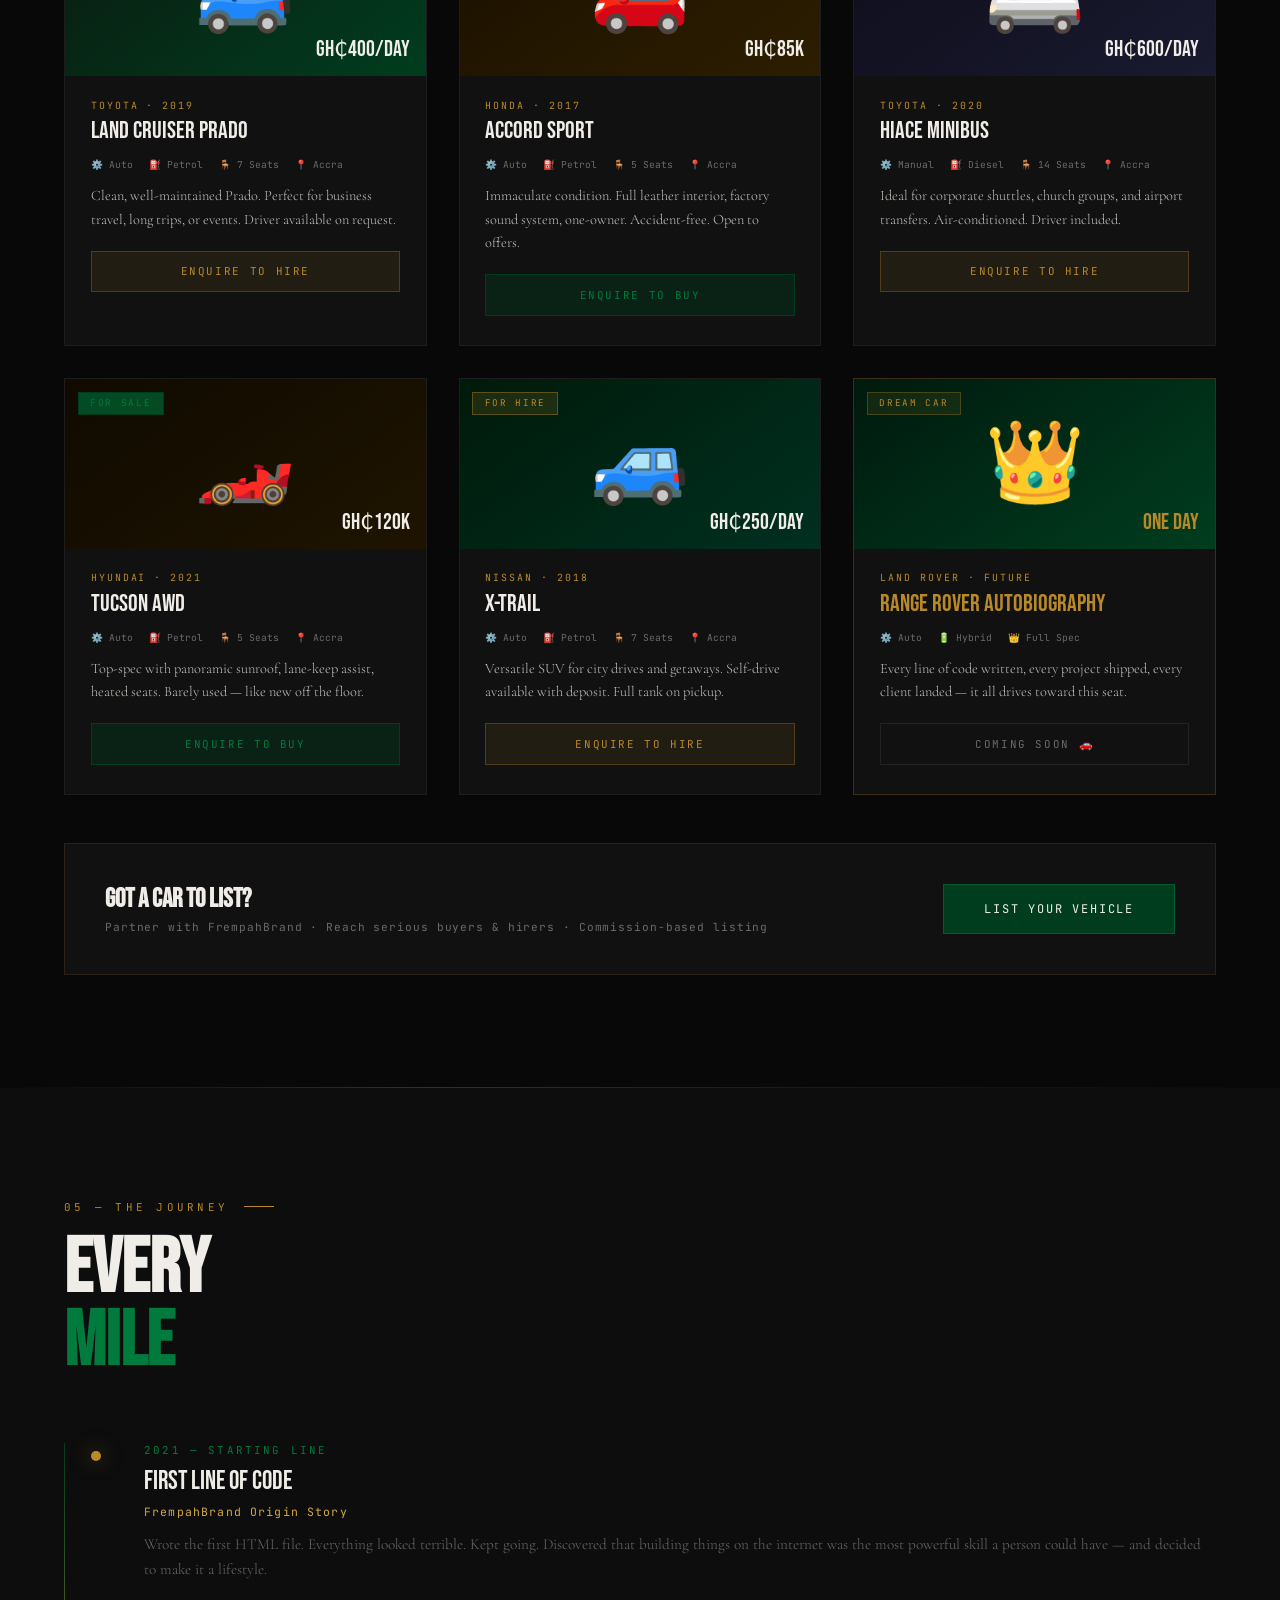
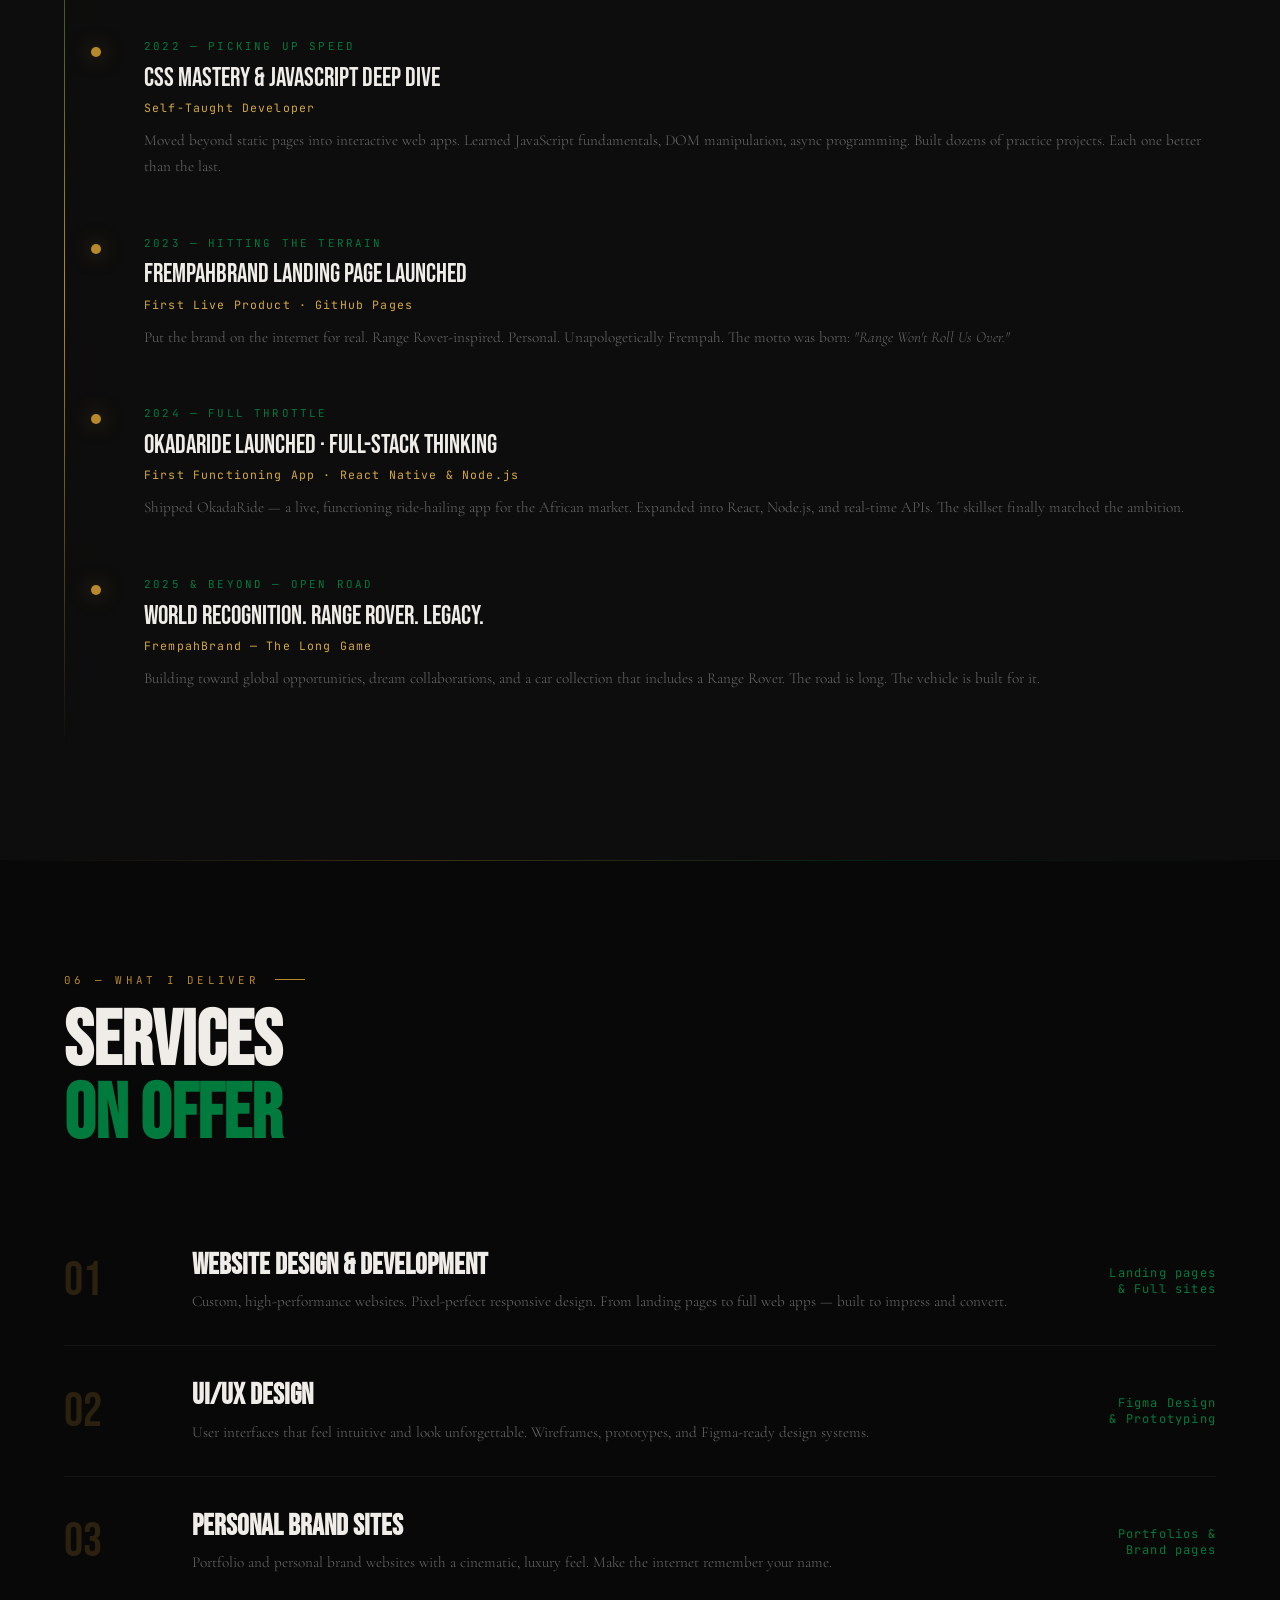
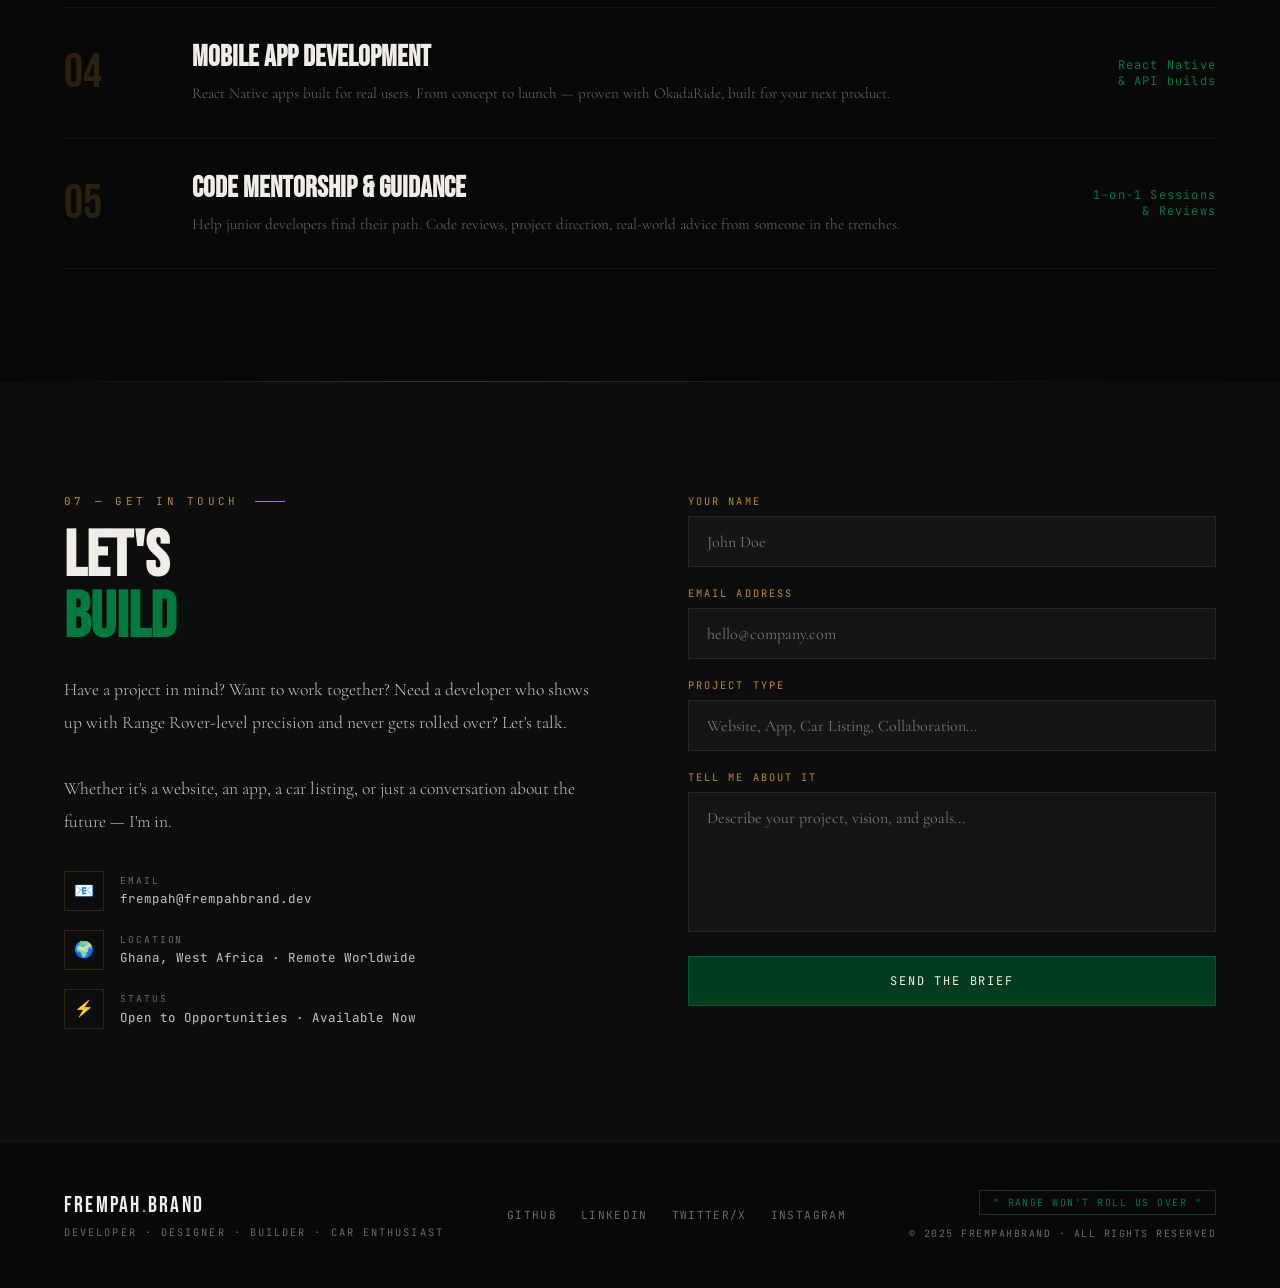
==== commit ba8f604f: "Add files via upload" ====
--- a/index.html
+++ b/index.html
@@ -9,633 +9,222 @@
 <link href="https://fonts.googleapis.com/css2?family=Cormorant+Garamond:ital,wght@0,300;0,400;0,600;0,700;1,300;1,400&family=JetBrains+Mono:wght@300;400;500&family=Bebas+Neue&display=swap" rel="stylesheet"/>
 <style>
   :root {
-    --black: #080808;
-    --deep: #0d0d0d;
-    --panel: #111111;
-    --panel2: #161616;
-    --rrg: #003d1f;
-    --rrg-bright: #005c2d;
-    --rrg-glow: #007a3d;
-    --gold: #b8892a;
-    --gold-bright: #d4a843;
-    --chrome: #c0c0c0;
-    --chrome-dim: #888;
-    --white: #f0ede8;
-    --off-white: #c8c4be;
-    --text-muted: #6a6a6a;
+    --black: #080808; --deep: #0d0d0d; --panel: #111111; --panel2: #161616;
+    --rrg: #003d1f; --rrg-bright: #005c2d; --rrg-glow: #007a3d;
+    --gold: #b8892a; --gold-bright: #d4a843;
+    --chrome-dim: #888; --white: #f0ede8; --off-white: #c8c4be; --text-muted: #6a6a6a;
     --font-display: 'Bebas Neue', sans-serif;
     --font-serif: 'Cormorant Garamond', serif;
     --font-mono: 'JetBrains Mono', monospace;
   }
-
   *, *::before, *::after { margin: 0; padding: 0; box-sizing: border-box; }
-
   html { scroll-behavior: smooth; }
-
-  body {
-    background: var(--black);
-    color: var(--white);
-    font-family: var(--font-serif);
-    overflow-x: hidden;
-    cursor: none;
-  }
-
-  /* ── CUSTOM CURSOR ── */
-  .cursor {
-    position: fixed; width: 10px; height: 10px;
-    background: var(--gold); border-radius: 50%;
-    pointer-events: none; z-index: 9999;
-    transform: translate(-50%, -50%);
-    transition: width .2s, height .2s, background .2s;
-    mix-blend-mode: difference;
-  }
-  .cursor-ring {
-    position: fixed; width: 36px; height: 36px;
-    border: 1px solid var(--gold-bright); border-radius: 50%;
-    pointer-events: none; z-index: 9998;
-    transform: translate(-50%, -50%);
-    transition: transform .12s ease, width .3s, height .3s, border-color .3s;
-    opacity: .7;
-  }
-  body:has(a:hover) .cursor { width: 6px; height: 6px; background: var(--rrg-glow); }
-  body:has(a:hover) .cursor-ring { width: 50px; height: 50px; border-color: var(--rrg-glow); }
-
-  /* ── SCROLLBAR ── */
+  body { background: var(--black); color: var(--white); font-family: var(--font-serif); overflow-x: hidden; cursor: none; }
+
+  /* CURSOR */
+  .cursor { position: fixed; width: 10px; height: 10px; background: var(--gold); border-radius: 50%; pointer-events: none; z-index: 9999; transform: translate(-50%,-50%); mix-blend-mode: difference; }
+  .cursor-ring { position: fixed; width: 36px; height: 36px; border: 1px solid var(--gold-bright); border-radius: 50%; pointer-events: none; z-index: 9998; transform: translate(-50%,-50%); opacity: .7; transition: width .3s, height .3s; }
+
+  /* SCROLLBAR */
   ::-webkit-scrollbar { width: 3px; }
   ::-webkit-scrollbar-track { background: var(--black); }
   ::-webkit-scrollbar-thumb { background: var(--rrg); }
 
-  /* ── NAV ── */
-  nav {
-    position: fixed; top: 0; left: 0; right: 0; z-index: 100;
-    display: flex; align-items: center; justify-content: space-between;
-    padding: 1.4rem 4rem;
-    background: linear-gradient(to bottom, rgba(8,8,8,.95) 0%, transparent 100%);
-    backdrop-filter: blur(2px);
-    border-bottom: 1px solid rgba(184,137,42,.1);
-  }
-  .nav-logo {
-    font-family: var(--font-display);
-    font-size: 1.6rem; letter-spacing: .12em;
-    color: var(--white);
-  }
+  /* NAV */
+  nav { position: fixed; top: 0; left: 0; right: 0; z-index: 100; display: flex; align-items: center; justify-content: space-between; padding: 1.4rem 4rem; background: rgba(8,8,8,.97); border-bottom: 1px solid rgba(184,137,42,.1); }
+  .nav-logo { font-family: var(--font-display); font-size: 1.6rem; letter-spacing: .12em; color: var(--white); }
   .nav-logo span { color: var(--gold); }
   .nav-links { display: flex; gap: 2.5rem; list-style: none; }
-  .nav-links a {
-    font-family: var(--font-mono); font-size: .72rem;
-    letter-spacing: .18em; text-transform: uppercase;
-    color: var(--chrome-dim); text-decoration: none;
-    transition: color .3s;
-    position: relative;
-  }
-  .nav-links a::after {
-    content: ''; position: absolute; bottom: -4px; left: 0;
-    width: 0; height: 1px; background: var(--gold);
-    transition: width .3s;
-  }
+  .nav-links a { font-family: var(--font-mono); font-size: .72rem; letter-spacing: .18em; text-transform: uppercase; color: var(--chrome-dim); text-decoration: none; transition: color .3s; position: relative; }
+  .nav-links a::after { content: ''; position: absolute; bottom: -4px; left: 0; width: 0; height: 1px; background: var(--gold); transition: width .3s; }
   .nav-links a:hover { color: var(--gold); }
   .nav-links a:hover::after { width: 100%; }
-  .nav-badge {
-    font-family: var(--font-mono); font-size: .65rem;
-    letter-spacing: .1em; color: var(--rrg-glow);
-    border: 1px solid var(--rrg); padding: .3rem .8rem;
-    border-radius: 2px;
-  }
-
-  /* ── HERO ── */
-  .hero {
-    min-height: 100vh; position: relative;
-    display: flex; flex-direction: column; justify-content: center;
-    padding: 0 4rem; overflow: hidden;
-    padding-top: 6rem;
-  }
-
-  .hero-bg {
-    position: absolute; inset: 0; z-index: 0;
-    background:
-      radial-gradient(ellipse 60% 60% at 70% 50%, rgba(0,61,31,.35) 0%, transparent 70%),
-      radial-gradient(ellipse 40% 80% at 20% 80%, rgba(184,137,42,.08) 0%, transparent 60%),
-      linear-gradient(135deg, #080808 0%, #0a0f0c 50%, #080808 100%);
-  }
-  .hero-grid {
-    position: absolute; inset: 0; z-index: 1; opacity: .06;
-    background-image:
-      linear-gradient(rgba(184,137,42,.6) 1px, transparent 1px),
-      linear-gradient(90deg, rgba(184,137,42,.6) 1px, transparent 1px);
-    background-size: 80px 80px;
-  }
-  .hero-terrain {
-    position: absolute; bottom: 0; left: 0; right: 0; z-index: 2;
-    height: 200px; opacity: .15;
-    background:
-      radial-gradient(ellipse 200% 100% at 50% 120%, var(--rrg) 0%, transparent 70%);
-  }
-
-  /* Animated RR badge watermark */
-  .hero-rr-mark {
-    position: absolute; right: 6%; top: 50%;
-    transform: translateY(-50%);
-    z-index: 2; opacity: .04;
-    font-family: var(--font-display);
-    font-size: 28vw; line-height: 1;
-    color: var(--rrg-glow);
-    letter-spacing: -.02em;
-    user-select: none;
-    animation: breathe 8s ease-in-out infinite;
-  }
+  .nav-badge { font-family: var(--font-mono); font-size: .65rem; letter-spacing: .1em; color: var(--rrg-glow); border: 1px solid var(--rrg); padding: .3rem .8rem; border-radius: 2px; }
+
+  /* HERO — padding-top ensures content clears fixed nav on all screen sizes */
+  .hero { min-height: 100vh; position: relative; display: flex; flex-direction: column; justify-content: center; padding: 8rem 4rem 4rem; overflow: hidden; }
+  .hero-bg { position: absolute; inset: 0; z-index: 0; background: radial-gradient(ellipse 60% 60% at 70% 50%, rgba(0,61,31,.35) 0%, transparent 70%), radial-gradient(ellipse 40% 80% at 20% 80%, rgba(184,137,42,.08) 0%, transparent 60%), linear-gradient(135deg, #080808 0%, #0a0f0c 50%, #080808 100%); }
+  .hero-grid { position: absolute; inset: 0; z-index: 1; opacity: .06; background-image: linear-gradient(rgba(184,137,42,.6) 1px, transparent 1px), linear-gradient(90deg, rgba(184,137,42,.6) 1px, transparent 1px); background-size: 80px 80px; }
+  .hero-terrain { position: absolute; bottom: 0; left: 0; right: 0; z-index: 2; height: 200px; opacity: .15; background: radial-gradient(ellipse 200% 100% at 50% 120%, var(--rrg) 0%, transparent 70%); }
+  .hero-rr-mark { position: absolute; right: 6%; top: 50%; transform: translateY(-50%); z-index: 2; opacity: .04; font-family: var(--font-display); font-size: 28vw; line-height: 1; color: var(--rrg-glow); user-select: none; animation: breathe 8s ease-in-out infinite; }
   @keyframes breathe { 0%,100%{opacity:.04} 50%{opacity:.07} }
-
   .hero-content { position: relative; z-index: 3; max-width: 900px; }
-  .hero-eyebrow {
-    font-family: var(--font-mono); font-size: .72rem;
-    letter-spacing: .28em; color: var(--gold);
-    text-transform: uppercase; margin-bottom: 1.5rem;
-    display: flex; align-items: center; gap: 1rem;
-  }
-  .hero-eyebrow::before {
-    content: ''; display: block; width: 40px; height: 1px; background: var(--gold);
-  }
-  .hero-title {
-    font-family: var(--font-display);
-    font-size: clamp(4.5rem, 10vw, 11rem);
-    line-height: .9; letter-spacing: .01em;
-    color: var(--white); margin-bottom: .5rem;
-  }
+  .hero-eyebrow { font-family: var(--font-mono); font-size: .72rem; letter-spacing: .28em; color: var(--gold); text-transform: uppercase; margin-bottom: 1.5rem; display: flex; align-items: center; gap: 1rem; }
+  .hero-eyebrow::before { content: ''; display: block; width: 40px; height: 1px; background: var(--gold); }
+  .hero-title { font-family: var(--font-display); font-size: clamp(4.5rem, 10vw, 11rem); line-height: .9; color: var(--white); margin-bottom: .5rem; }
   .hero-title .green { color: var(--rrg-glow); }
   .hero-title .gold { color: var(--gold); }
-  .hero-subtitle {
-    font-family: var(--font-serif);
-    font-size: clamp(1.1rem, 2vw, 1.6rem);
-    font-style: italic; font-weight: 300;
-    color: var(--off-white); margin-bottom: 2.5rem;
-    line-height: 1.5;
-  }
-  .hero-motto {
-    font-family: var(--font-mono); font-size: .8rem;
-    letter-spacing: .2em; color: var(--rrg-glow);
-    text-transform: uppercase; padding: .7rem 1.2rem;
-    border-left: 2px solid var(--rrg-glow);
-    background: rgba(0,92,45,.08);
-    display: inline-block; margin-bottom: 3rem;
-  }
+  .hero-subtitle { font-family: var(--font-serif); font-size: clamp(1.1rem, 2vw, 1.6rem); font-style: italic; font-weight: 300; color: var(--off-white); margin-bottom: 2.5rem; line-height: 1.5; }
+  .hero-motto { font-family: var(--font-mono); font-size: .8rem; letter-spacing: .2em; color: var(--rrg-glow); text-transform: uppercase; padding: .7rem 1.2rem; border-left: 2px solid var(--rrg-glow); background: rgba(0,92,45,.08); display: inline-block; margin-bottom: 3rem; }
   .hero-ctas { display: flex; gap: 1.2rem; flex-wrap: wrap; }
-  .btn-primary {
-    font-family: var(--font-mono); font-size: .75rem;
-    letter-spacing: .15em; text-transform: uppercase;
-    padding: 1rem 2.5rem; text-decoration: none;
-    background: var(--rrg); color: var(--white);
-    border: 1px solid var(--rrg-bright);
-    transition: background .3s, transform .2s, box-shadow .3s;
-    position: relative; overflow: hidden;
-  }
-  .btn-primary::after {
-    content: ''; position: absolute; inset: 0;
-    background: linear-gradient(135deg, transparent 40%, rgba(184,137,42,.2) 100%);
-    opacity: 0; transition: opacity .3s;
-  }
+  .btn-primary { font-family: var(--font-mono); font-size: .75rem; letter-spacing: .15em; text-transform: uppercase; padding: 1rem 2.5rem; text-decoration: none; background: var(--rrg); color: var(--white); border: 1px solid var(--rrg-bright); transition: background .3s, transform .2s, box-shadow .3s; cursor: pointer; }
   .btn-primary:hover { background: var(--rrg-bright); transform: translateY(-2px); box-shadow: 0 12px 40px rgba(0,92,45,.4); }
-  .btn-primary:hover::after { opacity: 1; }
-  .btn-outline {
-    font-family: var(--font-mono); font-size: .75rem;
-    letter-spacing: .15em; text-transform: uppercase;
-    padding: 1rem 2.5rem; text-decoration: none;
-    color: var(--gold); border: 1px solid rgba(184,137,42,.4);
-    background: transparent;
-    transition: border-color .3s, color .3s, background .3s, transform .2s;
-  }
+  .btn-outline { font-family: var(--font-mono); font-size: .75rem; letter-spacing: .15em; text-transform: uppercase; padding: 1rem 2.5rem; text-decoration: none; color: var(--gold); border: 1px solid rgba(184,137,42,.4); background: transparent; transition: border-color .3s, color .3s, background .3s, transform .2s; }
   .btn-outline:hover { border-color: var(--gold); background: rgba(184,137,42,.07); transform: translateY(-2px); }
-
-  .hero-stats {
-    position: absolute; right: 4rem; bottom: 6rem; z-index: 3;
-    display: flex; flex-direction: column; gap: 2rem;
-    text-align: right;
-  }
-  .stat-num {
-    font-family: var(--font-display); font-size: 3.5rem;
-    line-height: 1; color: var(--white);
-  }
+  .hero-stats { position: absolute; right: 4rem; bottom: 6rem; z-index: 3; display: flex; flex-direction: column; gap: 2rem; text-align: right; }
+  .stat-num { font-family: var(--font-display); font-size: 3.5rem; line-height: 1; color: var(--white); }
   .stat-num span { color: var(--gold); }
-  .stat-label {
-    font-family: var(--font-mono); font-size: .62rem;
-    letter-spacing: .2em; color: var(--text-muted);
-    text-transform: uppercase;
-  }
-  .hero-scroll {
-    position: absolute; bottom: 2.5rem; left: 50%; transform: translateX(-50%);
-    z-index: 3; display: flex; flex-direction: column; align-items: center; gap: .6rem;
-  }
-  .hero-scroll span {
-    font-family: var(--font-mono); font-size: .6rem;
-    letter-spacing: .25em; color: var(--text-muted); text-transform: uppercase;
-  }
-  .scroll-line {
-    width: 1px; height: 50px; background: linear-gradient(to bottom, var(--gold), transparent);
-    animation: scrollpulse 2s ease-in-out infinite;
-  }
-  @keyframes scrollpulse { 0%,100%{opacity:.3;transform:scaleY(1)} 50%{opacity:1;transform:scaleY(1.2)} }
-
-  /* ── SECTION COMMON ── */
+  .stat-label { font-family: var(--font-mono); font-size: .62rem; letter-spacing: .2em; color: var(--text-muted); text-transform: uppercase; }
+  .hero-scroll { position: absolute; bottom: 2.5rem; left: 50%; transform: translateX(-50%); z-index: 3; display: flex; flex-direction: column; align-items: center; gap: .6rem; }
+  .hero-scroll span { font-family: var(--font-mono); font-size: .6rem; letter-spacing: .25em; color: var(--text-muted); text-transform: uppercase; }
+  .scroll-line { width: 1px; height: 50px; background: linear-gradient(to bottom, var(--gold), transparent); animation: scrollpulse 2s ease-in-out infinite; }
+  @keyframes scrollpulse { 0%,100%{opacity:.3} 50%{opacity:1} }
+
+  /* SECTIONS */
   section { padding: 7rem 4rem; position: relative; scroll-margin-top: 5rem; }
-  .section-label {
-    font-family: var(--font-mono); font-size: .68rem;
-    letter-spacing: .3em; text-transform: uppercase;
-    color: var(--gold); display: flex; align-items: center; gap: 1rem;
-    margin-bottom: 1.2rem;
-  }
+  .section-label { font-family: var(--font-mono); font-size: .68rem; letter-spacing: .3em; text-transform: uppercase; color: var(--gold); display: flex; align-items: center; gap: 1rem; margin-bottom: 1.2rem; }
   .section-label::after { content: ''; flex: 0 0 30px; height: 1px; background: var(--gold); }
-  h2.section-title {
-    font-family: var(--font-display); font-size: clamp(3rem, 6vw, 6rem);
-    line-height: .95; color: var(--white); margin-bottom: 1.5rem;
-  }
+  h2.section-title { font-family: var(--font-display); font-size: clamp(3rem, 6vw, 6rem); line-height: .95; color: var(--white); margin-bottom: 1.5rem; }
   h2.section-title em { color: var(--rrg-glow); font-style: normal; }
-  .section-divider {
-    width: 100%; height: 1px;
-    background: linear-gradient(to right, transparent, rgba(184,137,42,.3), rgba(0,92,45,.3), transparent);
-  }
-
-  /* ── ABOUT ── */
+  .section-divider { width: 100%; height: 1px; background: linear-gradient(to right, transparent, rgba(184,137,42,.3), rgba(0,92,45,.3), transparent); }
+
+  /* ABOUT */
   #about { background: var(--deep); }
   .about-grid { display: grid; grid-template-columns: 1fr 1fr; gap: 6rem; align-items: center; margin-top: 4rem; }
-  .about-image-wrap {
-    position: relative;
-  }
-  .about-img-border {
-    position: absolute; top: -12px; left: -12px; right: 12px; bottom: 12px;
-    border: 1px solid rgba(184,137,42,.25); z-index: 0;
-  }
-  .about-img-accent {
-    position: absolute; bottom: -12px; right: -12px;
-    width: 60%; height: 60%; border: 1px solid rgba(0,92,45,.4); z-index: 0;
-  }
-  .about-photo {
-    width: 100%; aspect-ratio: 3/4; object-fit: cover;
-    filter: grayscale(20%) contrast(1.05);
-    position: relative; z-index: 1;
-    transition: filter .5s;
-  }
-  .about-photo:hover { filter: grayscale(0%) contrast(1.1); }
-  .about-image-wrap:not(:has(img)) .about-photo-placeholder {
-    width: 100%; aspect-ratio: 3/4;
-    background: linear-gradient(135deg, var(--panel) 0%, var(--rrg) 100%);
-    position: relative; z-index: 1;
-    display: flex; align-items: center; justify-content: center;
-  }
-  .about-photo-placeholder {
-    width: 100%; aspect-ratio: 3/4;
-    background: linear-gradient(145deg, var(--panel2) 30%, rgba(0,61,31,.4) 100%);
-    position: relative; z-index: 1;
-    display: flex; align-items: center; justify-content: center;
-    font-family: var(--font-display); font-size: 8rem;
-    color: rgba(184,137,42,.15); letter-spacing: .1em;
-  }
-  .about-text p {
-    font-size: 1.15rem; line-height: 1.9; color: var(--off-white);
-    margin-bottom: 1.4rem; font-weight: 300;
-  }
+  .about-image-wrap { position: relative; }
+  .about-img-border { position: absolute; top: -12px; left: -12px; right: 12px; bottom: 12px; border: 1px solid rgba(184,137,42,.25); z-index: 0; }
+  .about-img-accent { position: absolute; bottom: -12px; right: -12px; width: 60%; height: 60%; border: 1px solid rgba(0,92,45,.4); z-index: 0; }
+  .about-photo-placeholder { width: 100%; aspect-ratio: 3/4; background: linear-gradient(145deg, var(--panel2) 30%, rgba(0,61,31,.4) 100%); position: relative; z-index: 1; display: flex; align-items: center; justify-content: center; font-family: var(--font-display); font-size: 8rem; color: rgba(184,137,42,.15); }
+  .about-text p { font-size: 1.15rem; line-height: 1.9; color: var(--off-white); margin-bottom: 1.4rem; font-weight: 300; }
   .about-text p strong { color: var(--white); font-weight: 400; }
-  .about-signature {
-    font-family: var(--font-serif); font-style: italic;
-    font-size: 2.2rem; color: var(--gold-bright); margin-top: 2rem;
-    letter-spacing: .05em;
-  }
-
-  /* ── SKILLS / TERRAIN ── */
+  .about-signature { font-family: var(--font-serif); font-style: italic; font-size: 2.2rem; color: var(--gold-bright); margin-top: 2rem; }
+
+  /* SKILLS */
   #skills { background: var(--black); }
-  .terrain-selector {
-    display: flex; gap: 0; margin: 3rem 0 4rem;
-    border: 1px solid rgba(184,137,42,.2);
-    overflow: hidden; width: fit-content;
-  }
-  .terrain-btn {
-    font-family: var(--font-mono); font-size: .68rem;
-    letter-spacing: .18em; text-transform: uppercase;
-    padding: .8rem 1.6rem; background: transparent;
-    color: var(--text-muted); border: none; cursor: none;
-    border-right: 1px solid rgba(184,137,42,.15);
-    transition: background .3s, color .3s;
-  }
+  .terrain-selector { display: flex; margin: 3rem 0 4rem; border: 1px solid rgba(184,137,42,.2); overflow: hidden; width: fit-content; }
+  .terrain-btn { font-family: var(--font-mono); font-size: .68rem; letter-spacing: .18em; text-transform: uppercase; padding: .8rem 1.6rem; background: transparent; color: var(--text-muted); border: none; cursor: pointer; border-right: 1px solid rgba(184,137,42,.15); transition: background .3s, color .3s; }
   .terrain-btn:last-child { border-right: none; }
-  .terrain-btn.active, .terrain-btn:hover {
-    background: var(--rrg); color: var(--white);
-  }
-  .skills-grid {
-    display: grid; grid-template-columns: repeat(auto-fill, minmax(260px, 1fr));
-    gap: 1.5px; background: rgba(184,137,42,.1);
-  }
-  .skill-card {
-    background: var(--panel); padding: 2rem;
-    transition: background .3s, transform .3s;
-    position: relative; overflow: hidden;
-  }
-  .skill-card::before {
-    content: ''; position: absolute; top: 0; left: 0; right: 0;
-    height: 2px; background: linear-gradient(to right, var(--rrg), var(--gold));
-    transform: scaleX(0); transform-origin: left;
-    transition: transform .4s;
-  }
+  .terrain-btn.active, .terrain-btn:hover { background: var(--rrg); color: var(--white); }
+  .skills-grid { display: grid; grid-template-columns: repeat(auto-fill, minmax(260px, 1fr)); gap: 1.5px; background: rgba(184,137,42,.1); }
+  .skill-card { background: var(--panel); padding: 2rem; transition: background .3s, transform .3s; position: relative; overflow: hidden; }
+  .skill-card::before { content: ''; position: absolute; top: 0; left: 0; right: 0; height: 2px; background: linear-gradient(to right, var(--rrg), var(--gold)); transform: scaleX(0); transform-origin: left; transition: transform .4s; }
   .skill-card:hover::before { transform: scaleX(1); }
   .skill-card:hover { background: var(--panel2); transform: translateY(-3px); }
-  .skill-icon {
-    font-size: 1.8rem; margin-bottom: 1rem; display: block;
-  }
-  .skill-name {
-    font-family: var(--font-mono); font-size: .8rem;
-    letter-spacing: .1em; color: var(--white); margin-bottom: .5rem;
-    text-transform: uppercase;
-  }
+  .skill-icon { font-size: 1.8rem; margin-bottom: 1rem; display: block; }
+  .skill-name { font-family: var(--font-mono); font-size: .8rem; letter-spacing: .1em; color: var(--white); margin-bottom: .5rem; text-transform: uppercase; }
+  .skill-desc { font-size: .88rem; color: var(--text-muted); line-height: 1.6; margin-top: .6rem; }
   .skill-level-wrap { display: flex; gap: 4px; margin-top: .8rem; }
-  .skill-pip {
-    flex: 1; height: 3px; background: rgba(184,137,42,.15);
-    border-radius: 2px; transition: background .3s;
-  }
+  .skill-pip { flex: 1; height: 3px; background: rgba(184,137,42,.15); border-radius: 2px; }
   .skill-pip.filled { background: var(--rrg-glow); }
   .skill-pip.gold { background: var(--gold); }
-  .skill-desc {
-    font-size: .88rem; color: var(--text-muted); line-height: 1.6; margin-top: .6rem;
-  }
-
-  /* ── PROJECTS ── */
+
+  /* PROJECTS */
   #projects { background: var(--deep); }
   .projects-grid { display: grid; grid-template-columns: 1fr 1fr; gap: 2rem; margin-top: 4rem; }
-  .project-card {
-    background: var(--panel); position: relative; overflow: hidden;
-    border: 1px solid rgba(255,255,255,.04);
-    transition: border-color .3s, transform .3s;
-    cursor: none;
-    display: flex; flex-direction: column;
-  }
+  .project-card { background: var(--panel); border: 1px solid rgba(255,255,255,.04); transition: border-color .3s, transform .3s; display: flex; flex-direction: column; overflow: hidden; }
   .project-card:hover { border-color: rgba(184,137,42,.3); transform: translateY(-5px); }
   .project-card.featured { grid-column: 1 / -1; flex-direction: row; }
-  .project-thumb {
-    aspect-ratio: 16/9; background: linear-gradient(135deg, var(--rrg) 0%, #001a0e 100%);
-    display: flex; align-items: center; justify-content: center;
-    font-family: var(--font-display); font-size: 5rem;
-    color: rgba(0,122,61,.3); position: relative; overflow: hidden;
-    flex-shrink: 0;
-  }
+  .project-thumb { aspect-ratio: 16/9; display: flex; align-items: center; justify-content: center; font-size: 5rem; position: relative; overflow: hidden; flex-shrink: 0; }
   .project-card.featured .project-thumb { flex: 0 0 45%; aspect-ratio: auto; }
-  .project-thumb .proj-num {
-    position: absolute; bottom: 1rem; right: 1.2rem;
-    font-family: var(--font-display); font-size: 4rem;
-    color: rgba(184,137,42,.15);
-  }
+  .proj-num { position: absolute; bottom: 1rem; right: 1.2rem; font-family: var(--font-display); font-size: 4rem; color: rgba(184,137,42,.15); }
   .project-body { padding: 2rem; flex: 1; display: flex; flex-direction: column; }
-  .project-tag {
-    font-family: var(--font-mono); font-size: .62rem;
-    letter-spacing: .2em; text-transform: uppercase;
-    color: var(--rrg-glow); margin-bottom: .8rem;
-    display: inline-block;
-  }
-  .project-title {
-    font-family: var(--font-display); font-size: 1.8rem;
-    color: var(--white); margin-bottom: .8rem; letter-spacing: .03em;
-  }
-  .project-desc {
-    font-size: .95rem; line-height: 1.7;
-    color: var(--off-white); flex: 1; font-weight: 300;
-  }
+  .project-tag { font-family: var(--font-mono); font-size: .62rem; letter-spacing: .2em; text-transform: uppercase; color: var(--rrg-glow); margin-bottom: .8rem; }
+  .project-title { font-family: var(--font-display); font-size: 1.8rem; color: var(--white); margin-bottom: .8rem; }
+  .project-desc { font-size: .95rem; line-height: 1.7; color: var(--off-white); flex: 1; font-weight: 300; }
   .project-links { display: flex; gap: 1rem; margin-top: 1.5rem; }
-  .project-link {
-    font-family: var(--font-mono); font-size: .68rem;
-    letter-spacing: .15em; text-transform: uppercase;
-    color: var(--gold); text-decoration: none;
-    display: flex; align-items: center; gap: .4rem;
-    transition: color .3s;
-  }
+  .project-link { font-family: var(--font-mono); font-size: .68rem; letter-spacing: .15em; text-transform: uppercase; color: var(--gold); text-decoration: none; transition: color .3s; }
   .project-link:hover { color: var(--gold-bright); }
-  .project-link::after { content: '→'; font-size: .8rem; }
+  .project-link::after { content: ' →'; }
   .project-stack { display: flex; flex-wrap: wrap; gap: .5rem; margin-top: 1rem; }
-  .stack-tag {
-    font-family: var(--font-mono); font-size: .6rem;
-    letter-spacing: .1em; color: var(--text-muted);
-    border: 1px solid rgba(255,255,255,.08);
-    padding: .25rem .6rem; text-transform: uppercase;
-  }
-
-  /* ── SERVICES ── */
-  #services { background: var(--black); }
-  .services-list { margin-top: 4rem; display: flex; flex-direction: column; gap: 0; }
-  .service-row {
-    display: grid; grid-template-columns: 80px 1fr auto;
-    align-items: center; gap: 3rem;
-    padding: 2rem 0; border-bottom: 1px solid rgba(255,255,255,.05);
-    transition: padding-left .3s, background .3s;
-    cursor: none;
-    position: relative; overflow: hidden;
-  }
-  .service-row::before {
-    content: ''; position: absolute; left: 0; top: 0; bottom: 0;
-    width: 0; background: rgba(0,61,31,.12);
-    transition: width .4s;
-  }
-  .service-row:hover::before { width: 100%; }
-  .service-row:hover { padding-left: 1rem; }
-  .service-num {
-    font-family: var(--font-display); font-size: 3rem;
-    color: rgba(184,137,42,.2); transition: color .3s;
-  }
-  .service-row:hover .service-num { color: var(--gold); }
-  .service-info h3 {
-    font-family: var(--font-display); font-size: 1.8rem;
-    letter-spacing: .03em; color: var(--white); margin-bottom: .4rem;
-  }
-  .service-info p {
-    font-size: .95rem; color: var(--text-muted); line-height: 1.6; font-weight: 300;
-  }
-  .service-price {
-    font-family: var(--font-mono); font-size: .75rem;
-    letter-spacing: .1em; color: var(--rrg-glow);
-    text-align: right; white-space: nowrap;
-  }
-
-  /* ── CONTACT ── */
-  #contact {
-    background: var(--deep);
-    display: grid; grid-template-columns: 1fr 1fr; gap: 6rem;
-    align-items: start;
-  }
-  .contact-left { padding-top: 2rem; }
-  .contact-left p {
-    font-size: 1.1rem; line-height: 1.9; color: var(--off-white);
-    margin-bottom: 2rem; font-weight: 300;
-  }
-  .contact-info { display: flex; flex-direction: column; gap: 1.2rem; margin-top: 2rem; }
-  .contact-item {
-    display: flex; align-items: center; gap: 1rem;
-  }
-  .contact-item-icon {
-    width: 40px; height: 40px; border: 1px solid rgba(184,137,42,.2);
-    display: flex; align-items: center; justify-content: center;
-    font-size: 1rem; flex-shrink: 0;
-  }
-  .contact-item-text {
-    font-family: var(--font-mono); font-size: .78rem; letter-spacing: .08em;
-    color: var(--off-white);
-  }
-  .contact-item-text span { display: block; font-size: .6rem; color: var(--text-muted); letter-spacing: .2em; text-transform: uppercase; margin-bottom: .2rem; }
-  .contact-form { display: flex; flex-direction: column; gap: 1.2rem; }
-  .form-group label {
-    font-family: var(--font-mono); font-size: .65rem;
-    letter-spacing: .2em; text-transform: uppercase;
-    color: var(--gold); display: block; margin-bottom: .5rem;
-  }
-  .form-group input, .form-group textarea {
-    width: 100%; background: rgba(255,255,255,.03);
-    border: 1px solid rgba(255,255,255,.08); color: var(--white);
-    padding: .9rem 1.1rem; font-family: var(--font-serif);
-    font-size: 1rem; outline: none; resize: none;
-    transition: border-color .3s;
-  }
-  .form-group input:focus, .form-group textarea:focus {
-    border-color: rgba(184,137,42,.4);
-    background: rgba(184,137,42,.03);
-  }
-  .form-group textarea { min-height: 140px; }
-  .contact-form .btn-primary { width: 100%; text-align: center; cursor: none; }
-
-  /* ── FOOTER ── */
-  footer {
-    background: var(--black);
-    border-top: 1px solid rgba(184,137,42,.1);
-    padding: 3rem 4rem;
-    display: flex; align-items: center; justify-content: space-between;
-    flex-wrap: wrap; gap: 2rem;
-  }
-  .footer-logo { font-family: var(--font-display); font-size: 1.4rem; letter-spacing: .1em; }
-  .footer-logo span { color: var(--gold); }
-  .footer-tagline {
-    font-family: var(--font-mono); font-size: .65rem;
-    letter-spacing: .2em; color: var(--text-muted);
-    text-transform: uppercase;
-  }
-  .footer-socials { display: flex; gap: 1.5rem; }
-  .footer-socials a {
-    font-family: var(--font-mono); font-size: .7rem;
-    letter-spacing: .12em; text-transform: uppercase;
-    color: var(--text-muted); text-decoration: none;
-    transition: color .3s;
-  }
-  .footer-socials a:hover { color: var(--gold); }
-  .footer-copy {
-    font-family: var(--font-mono); font-size: .62rem;
-    letter-spacing: .15em; color: var(--text-muted); text-transform: uppercase;
-  }
-  .footer-rr {
-    font-family: var(--font-mono); font-size: .62rem;
-    letter-spacing: .15em; color: var(--rrg-glow); text-transform: uppercase;
-    border: 1px solid var(--rrg); padding: .3rem .8rem;
-  }
-
-  /* ── REVEAL ANIMATIONS ── */
-  .reveal {
-    opacity: 0; transform: translateY(40px);
-    transition: opacity .9s cubic-bezier(.22,1,.36,1), transform .9s cubic-bezier(.22,1,.36,1);
-  }
-  .reveal.visible { opacity: 1; transform: translateY(0); }
-  .reveal-delay-1 { transition-delay: .1s; }
-  .reveal-delay-2 { transition-delay: .2s; }
-  .reveal-delay-3 { transition-delay: .3s; }
-  .reveal-delay-4 { transition-delay: .4s; }
-
-  /* ── HERO ENTRANCE ── */
-  .hero-eyebrow { animation: slideInLeft .8s .2s both; }
-  .hero-title { animation: slideInLeft .8s .35s both; }
-  .hero-subtitle { animation: slideInLeft .8s .5s both; }
-  .hero-motto { animation: slideInLeft .8s .65s both; }
-  .hero-ctas { animation: slideInLeft .8s .8s both; }
-  .hero-stats { animation: fadeIn 1.2s 1s both; }
-  @keyframes slideInLeft {
-    from { opacity:0; transform: translateX(-40px); }
-    to { opacity:1; transform: translateX(0); }
-  }
-  @keyframes fadeIn { from{opacity:0} to{opacity:1} }
-
-  /* ── NOISE OVERLAY ── */
-  body::before {
-    content: ''; position: fixed; inset: 0; z-index: 1000;
-    pointer-events: none;
-    background-image: url("data:image/svg+xml,%3Csvg viewBox='0 0 256 256' xmlns='http://www.w3.org/2000/svg'%3E%3Cfilter id='noise'%3E%3CfeTurbulence type='fractalNoise' baseFrequency='0.9' numOctaves='4' stitchTiles='stitch'/%3E%3C/filter%3E%3Crect width='100%25' height='100%25' filter='url(%23noise)' opacity='0.04'/%3E%3C/svg%3E");
-    opacity: .3;
-  }
-
-  /* ── GARAGE ── */
+  .stack-tag { font-family: var(--font-mono); font-size: .6rem; letter-spacing: .1em; color: var(--text-muted); border: 1px solid rgba(255,255,255,.08); padding: .25rem .6rem; text-transform: uppercase; }
+  .live-badge { display: inline-block; margin-top: 1rem; font-family: var(--font-mono); font-size: .6rem; letter-spacing: .15em; text-transform: uppercase; padding: .3rem .8rem; }
+
+  /* GARAGE */
   #garage { background: var(--black); }
   .garage-intro { font-size: 1.1rem; line-height: 1.8; color: var(--off-white); font-weight: 300; max-width: 700px; margin-bottom: 3rem; }
-  .garage-tabs { display: flex; gap: 0; margin-bottom: 3rem; border: 1px solid rgba(184,137,42,.2); overflow: hidden; width: fit-content; }
-  .garage-tab { font-family: var(--font-mono); font-size: .68rem; letter-spacing: .18em; text-transform: uppercase; padding: .8rem 1.6rem; background: transparent; color: var(--text-muted); border: none; cursor: none; border-right: 1px solid rgba(184,137,42,.15); transition: background .3s, color .3s; }
+  .garage-tabs { display: flex; margin-bottom: 3rem; border: 1px solid rgba(184,137,42,.2); overflow: hidden; width: fit-content; }
+  .garage-tab { font-family: var(--font-mono); font-size: .68rem; letter-spacing: .18em; text-transform: uppercase; padding: .8rem 1.6rem; background: transparent; color: var(--text-muted); border: none; cursor: pointer; border-right: 1px solid rgba(184,137,42,.15); transition: background .3s, color .3s; }
   .garage-tab:last-child { border-right: none; }
-  .garage-tab.active,.garage-tab:hover { background: var(--gold); color: var(--black); }
-  .garage-grid { display: grid; grid-template-columns: repeat(auto-fill, minmax(320px, 1fr)); gap: 2rem; }
-  .car-card { background: var(--panel); border: 1px solid rgba(255,255,255,.05); overflow: hidden; transition: transform .3s, border-color .3s; cursor: none; }
-  .car-card:hover { transform: translateY(-6px); border-color: rgba(184,137,42,.35); }
-  .car-visual { height: 180px; position: relative; display: flex; align-items: center; justify-content: center; font-size: 5rem; overflow: hidden; }
-  .car-visual::before { content: ''; position: absolute; inset: 0; background: inherit; filter: blur(0); }
+  .garage-tab.active, .garage-tab:hover { background: var(--gold); color: var(--black); }
+  .garage-grid { display: grid; grid-template-columns: repeat(auto-fill, minmax(300px, 1fr)); gap: 2rem; }
+  .car-card { background: var(--panel); border: 1px solid rgba(255,255,255,.05); overflow: hidden; transition: transform .3s, border-color .3s; }
+  .car-card:hover { transform: translateY(-6px); border-color: rgba(184,137,42,.3); }
+  .car-visual { height: 170px; display: flex; align-items: center; justify-content: center; font-size: 5rem; position: relative; }
   .car-badge { position: absolute; top: .8rem; left: .8rem; font-family: var(--font-mono); font-size: .58rem; letter-spacing: .18em; text-transform: uppercase; padding: .3rem .7rem; }
   .car-badge.forsale { background: rgba(0,92,45,.8); color: var(--rrg-glow); border: 1px solid var(--rrg); }
   .car-badge.forhire { background: rgba(184,137,42,.15); color: var(--gold); border: 1px solid rgba(184,137,42,.4); }
-  .car-badge.sold { background: rgba(180,40,40,.15); color: #d46060; border: 1px solid rgba(180,40,40,.3); }
-  .car-price { position: absolute; bottom: .8rem; right: .8rem; font-family: var(--font-display); font-size: 1.4rem; color: var(--white); }
-  .car-body { padding: 1.4rem 1.6rem 1.6rem; }
+  .car-badge.dream { background: rgba(184,137,42,.1); color: var(--gold); border: 1px solid rgba(184,137,42,.3); }
+  .car-price { position: absolute; bottom: .8rem; right: 1rem; font-family: var(--font-display); font-size: 1.4rem; color: var(--white); }
+  .car-body { padding: 1.4rem 1.6rem 1.8rem; }
   .car-make { font-family: var(--font-mono); font-size: .62rem; letter-spacing: .2em; text-transform: uppercase; color: var(--gold); margin-bottom: .3rem; }
-  .car-name { font-family: var(--font-display); font-size: 1.5rem; letter-spacing: .03em; color: var(--white); margin-bottom: .8rem; }
-  .car-specs { display: flex; gap: 1.2rem; flex-wrap: wrap; margin-bottom: 1rem; }
-  .car-spec { font-family: var(--font-mono); font-size: .62rem; letter-spacing: .08em; color: var(--text-muted); display: flex; align-items: center; gap: .3rem; }
-  .car-desc { font-size: .88rem; line-height: 1.65; color: var(--off-white); font-weight: 300; margin-bottom: 1.2rem; }
-  .car-cta { display: block; width: 100%; font-family: var(--font-mono); font-size: .68rem; letter-spacing: .15em; text-transform: uppercase; padding: .75rem; text-align: center; text-decoration: none; transition: background .3s, transform .2s; }
+  .car-name { font-family: var(--font-display); font-size: 1.5rem; color: var(--white); margin-bottom: .8rem; }
+  .car-specs { display: flex; gap: 1rem; flex-wrap: wrap; margin-bottom: .8rem; }
+  .car-spec { font-family: var(--font-mono); font-size: .6rem; color: var(--text-muted); }
+  .car-desc { font-size: .9rem; line-height: 1.65; color: var(--off-white); font-weight: 300; margin-bottom: 1.2rem; }
+  .car-cta { display: block; width: 100%; font-family: var(--font-mono); font-size: .68rem; letter-spacing: .15em; text-transform: uppercase; padding: .8rem; text-align: center; text-decoration: none; transition: background .3s; }
   .car-cta.buy { background: rgba(0,61,31,.4); color: var(--rrg-glow); border: 1px solid var(--rrg); }
   .car-cta.buy:hover { background: var(--rrg); }
-  .car-cta.hire { background: rgba(184,137,42,.12); color: var(--gold); border: 1px solid rgba(184,137,42,.3); }
-  .car-cta.hire:hover { background: rgba(184,137,42,.25); }
-  .car-cta.sold-out { background: rgba(255,255,255,.03); color: var(--text-muted); border: 1px solid rgba(255,255,255,.07); cursor: default; pointer-events: none; }
-  .garage-cta-wrap { margin-top: 3rem; padding: 2.5rem; background: var(--panel); border: 1px solid rgba(184,137,42,.15); display: flex; align-items: center; justify-content: space-between; gap: 2rem; flex-wrap: wrap; }
-  .garage-cta-text h3 { font-family: var(--font-display); font-size: 1.6rem; color: var(--white); margin-bottom: .4rem; }
-  .garage-cta-text p { font-family: var(--font-mono); font-size: .72rem; letter-spacing: .08em; color: var(--text-muted); }
-
-  /* ── EXPERIENCE TIMELINE ── */
-  #experience { background: var(--black); }
+  .car-cta.hire { background: rgba(184,137,42,.1); color: var(--gold); border: 1px solid rgba(184,137,42,.3); }
+  .car-cta.hire:hover { background: rgba(184,137,42,.22); }
+  .car-cta.soon { background: transparent; color: var(--text-muted); border: 1px solid rgba(255,255,255,.07); }
+  .garage-partner { margin-top: 3rem; padding: 2.5rem; background: var(--panel); border: 1px solid rgba(184,137,42,.15); display: flex; align-items: center; justify-content: space-between; gap: 2rem; flex-wrap: wrap; }
+  .garage-partner h3 { font-family: var(--font-display); font-size: 1.6rem; color: var(--white); margin-bottom: .3rem; }
+  .garage-partner p { font-family: var(--font-mono); font-size: .7rem; letter-spacing: .08em; color: var(--text-muted); }
+
+  /* EXPERIENCE */
+  #experience { background: var(--deep); }
   .timeline { margin-top: 4rem; position: relative; padding-left: 2rem; }
-  .timeline::before {
-    content: ''; position: absolute; left: 0; top: 0; bottom: 0;
-    width: 1px; background: linear-gradient(to bottom, var(--rrg), var(--gold), transparent);
-  }
-  .timeline-item {
-    position: relative; padding-left: 3rem; padding-bottom: 3.5rem;
-  }
-  .timeline-item::before {
-    content: ''; position: absolute; left: -5px; top: 8px;
-    width: 10px; height: 10px; border-radius: 50%;
-    background: var(--gold); box-shadow: 0 0 20px rgba(184,137,42,.5);
-  }
-  .timeline-year {
-    font-family: var(--font-mono); font-size: .68rem;
-    letter-spacing: .2em; color: var(--rrg-glow);
-    text-transform: uppercase; margin-bottom: .6rem;
-  }
-  .timeline-title {
-    font-family: var(--font-display); font-size: 1.6rem;
-    color: var(--white); margin-bottom: .4rem; letter-spacing: .03em;
-  }
-  .timeline-sub {
-    font-family: var(--font-mono); font-size: .72rem;
-    color: var(--gold-bright); margin-bottom: .8rem; letter-spacing: .1em;
-  }
-  .timeline-desc {
-    font-size: .95rem; line-height: 1.7; color: var(--text-muted); font-weight: 300;
-  }
-
-  /* ── RESPONSIVE ── */
+  .timeline::before { content: ''; position: absolute; left: 0; top: 0; bottom: 0; width: 1px; background: linear-gradient(to bottom, var(--rrg), var(--gold), transparent); }
+  .timeline-item { position: relative; padding-left: 3rem; padding-bottom: 3.5rem; }
+  .timeline-item::before { content: ''; position: absolute; left: -5px; top: 8px; width: 10px; height: 10px; border-radius: 50%; background: var(--gold); box-shadow: 0 0 20px rgba(184,137,42,.5); }
+  .timeline-year { font-family: var(--font-mono); font-size: .68rem; letter-spacing: .2em; color: var(--rrg-glow); text-transform: uppercase; margin-bottom: .6rem; }
+  .timeline-title { font-family: var(--font-display); font-size: 1.6rem; color: var(--white); margin-bottom: .4rem; }
+  .timeline-sub { font-family: var(--font-mono); font-size: .72rem; color: var(--gold-bright); margin-bottom: .8rem; letter-spacing: .1em; }
+  .timeline-desc { font-size: .95rem; line-height: 1.7; color: var(--text-muted); font-weight: 300; }
+
+  /* SERVICES */
+  #services { background: var(--black); }
+  .services-list { margin-top: 4rem; }
+  .service-row { display: grid; grid-template-columns: 80px 1fr auto; align-items: center; gap: 3rem; padding: 2rem 0; border-bottom: 1px solid rgba(255,255,255,.05); transition: padding-left .3s; position: relative; overflow: hidden; }
+  .service-row::before { content: ''; position: absolute; left: 0; top: 0; bottom: 0; width: 0; background: rgba(0,61,31,.12); transition: width .4s; }
+  .service-row:hover::before { width: 100%; }
+  .service-row:hover { padding-left: 1rem; }
+  .service-num { font-family: var(--font-display); font-size: 3rem; color: rgba(184,137,42,.2); transition: color .3s; }
+  .service-row:hover .service-num { color: var(--gold); }
+  .service-info h3 { font-family: var(--font-display); font-size: 1.8rem; color: var(--white); margin-bottom: .4rem; }
+  .service-info p { font-size: .95rem; color: var(--text-muted); line-height: 1.6; font-weight: 300; }
+  .service-price { font-family: var(--font-mono); font-size: .75rem; letter-spacing: .1em; color: var(--rrg-glow); text-align: right; white-space: nowrap; }
+
+  /* CONTACT */
+  #contact { background: var(--deep); display: grid; grid-template-columns: 1fr 1fr; gap: 6rem; align-items: start; }
+  .contact-left p { font-size: 1.1rem; line-height: 1.9; color: var(--off-white); margin-bottom: 2rem; font-weight: 300; }
+  .contact-info { display: flex; flex-direction: column; gap: 1.2rem; margin-top: 2rem; }
+  .contact-item { display: flex; align-items: center; gap: 1rem; }
+  .contact-item-icon { width: 40px; height: 40px; border: 1px solid rgba(184,137,42,.2); display: flex; align-items: center; justify-content: center; font-size: 1rem; flex-shrink: 0; }
+  .contact-item-text { font-family: var(--font-mono); font-size: .78rem; letter-spacing: .08em; color: var(--off-white); }
+  .contact-item-text span { display: block; font-size: .6rem; color: var(--text-muted); letter-spacing: .2em; text-transform: uppercase; margin-bottom: .2rem; }
+  .contact-form { display: flex; flex-direction: column; gap: 1.2rem; }
+  .form-group label { font-family: var(--font-mono); font-size: .65rem; letter-spacing: .2em; text-transform: uppercase; color: var(--gold); display: block; margin-bottom: .5rem; }
+  .form-group input, .form-group textarea { width: 100%; background: rgba(255,255,255,.03); border: 1px solid rgba(255,255,255,.08); color: var(--white); padding: .9rem 1.1rem; font-family: var(--font-serif); font-size: 1rem; outline: none; resize: none; transition: border-color .3s; }
+  .form-group input:focus, .form-group textarea:focus { border-color: rgba(184,137,42,.4); }
+  .form-group textarea { min-height: 140px; }
+
+  /* FOOTER */
+  footer { background: var(--black); border-top: 1px solid rgba(184,137,42,.1); padding: 3rem 4rem; display: flex; align-items: center; justify-content: space-between; flex-wrap: wrap; gap: 2rem; }
+  .footer-logo { font-family: var(--font-display); font-size: 1.4rem; letter-spacing: .1em; }
+  .footer-logo span { color: var(--gold); }
+  .footer-tagline { font-family: var(--font-mono); font-size: .65rem; letter-spacing: .2em; color: var(--text-muted); text-transform: uppercase; margin-top: .4rem; }
+  .footer-socials { display: flex; gap: 1.5rem; }
+  .footer-socials a { font-family: var(--font-mono); font-size: .7rem; letter-spacing: .12em; text-transform: uppercase; color: var(--text-muted); text-decoration: none; transition: color .3s; }
+  .footer-socials a:hover { color: var(--gold); }
+  .footer-copy { font-family: var(--font-mono); font-size: .62rem; letter-spacing: .15em; color: var(--text-muted); text-transform: uppercase; }
+  .footer-rr { font-family: var(--font-mono); font-size: .62rem; letter-spacing: .15em; color: var(--rrg-glow); text-transform: uppercase; border: 1px solid var(--rrg); padding: .3rem .8rem; }
+
+  /* NOISE OVERLAY */
+  body::before { content: ''; position: fixed; inset: 0; z-index: 1000; pointer-events: none; background-image: url("data:image/svg+xml,%3Csvg viewBox='0 0 256 256' xmlns='http://www.w3.org/2000/svg'%3E%3Cfilter id='noise'%3E%3CfeTurbulence type='fractalNoise' baseFrequency='0.9' numOctaves='4' stitchTiles='stitch'/%3E%3C/filter%3E%3Crect width='100%25' height='100%25' filter='url(%23noise)' opacity='0.04'/%3E%3C/svg%3E"); opacity: .3; }
+
+  /* RESPONSIVE */
   @media(max-width:900px){
     nav { padding: 1.2rem 2rem; }
     .nav-links { display: none; }
     section { padding: 5rem 2rem; }
-    .hero { padding: 0 2rem; }
-    .hero-stats { display: none; }
+    .hero { padding: 7rem 2rem 3rem; }
+    .hero-stats, .hero-rr-mark { display: none; }
     .about-grid { grid-template-columns: 1fr; gap: 3rem; }
     .projects-grid { grid-template-columns: 1fr; }
     .project-card.featured { flex-direction: column; }
     #contact { grid-template-columns: 1fr; gap: 3rem; }
     footer { flex-direction: column; text-align: center; }
-    .hero-rr-mark { display: none; }
     .service-row { grid-template-columns: 60px 1fr; gap: 1.5rem; }
     .service-price { display: none; }
   }
@@ -646,7 +235,7 @@
 <div class="cursor" id="cursor"></div>
 <div class="cursor-ring" id="cursorRing"></div>
 
-<!-- ── NAV ── -->
+<!-- NAV -->
 <nav>
   <div class="nav-logo">FREMPAH<span>.</span>BRAND</div>
   <ul class="nav-links">
@@ -661,506 +250,224 @@
   <div class="nav-badge">🟢 Available for Hire</div>
 </nav>
 
-<!-- ── HERO ── -->
+<!-- HERO -->
 <section class="hero" id="home">
   <div class="hero-bg"></div>
   <div class="hero-grid"></div>
   <div class="hero-terrain"></div>
   <div class="hero-rr-mark">RR</div>
-
   <div class="hero-content">
     <div class="hero-eyebrow">Developer · Builder · FrempahBrand</div>
-    <h1 class="hero-title">
-      BUILT FOR<br>
-      <span class="green">EVERY</span><br>
-      <span class="gold">TERRAIN</span>
-    </h1>
-    <p class="hero-subtitle">
-      Code that handles any road. Designs that turn heads.<br>
-      A developer who never gets rolled over.
-    </p>
+    <h1 class="hero-title">BUILT FOR<br><span class="green">EVERY</span><br><span class="gold">TERRAIN</span></h1>
+    <p class="hero-subtitle">Code that handles any road. Designs that turn heads.<br>A developer who never gets rolled over.</p>
     <div class="hero-motto">" Range Won't Roll Us Over "</div>
     <div class="hero-ctas">
       <a href="#projects" class="btn-primary">View My Work</a>
       <a href="#contact" class="btn-outline">Let's Build Together</a>
     </div>
   </div>
-
   <div class="hero-stats">
-    <div>
-      <div class="stat-num">3<span>+</span></div>
-      <div class="stat-label">Years Building</div>
-    </div>
-    <div>
-      <div class="stat-num">10<span>+</span></div>
-      <div class="stat-label">Projects Shipped</div>
-    </div>
-    <div>
-      <div class="stat-num">∞</div>
-      <div class="stat-label">Dreams Fueled</div>
-    </div>
-  </div>
-
-  <div class="hero-scroll">
-    <span>Scroll</span>
-    <div class="scroll-line"></div>
-  </div>
-</section>
-
-<div class="section-divider"></div>
-
-<!-- ── ABOUT ── -->
+    <div><div class="stat-num">3<span>+</span></div><div class="stat-label">Years Building</div></div>
+    <div><div class="stat-num">10<span>+</span></div><div class="stat-label">Projects Shipped</div></div>
+    <div><div class="stat-num">∞</div><div class="stat-label">Dreams Fueled</div></div>
+  </div>
+  <div class="hero-scroll"><span>Scroll</span><div class="scroll-line"></div></div>
+</section>
+
+<div class="section-divider"></div>
+
+<!-- ABOUT -->
 <section id="about">
   <div class="section-label">01 — The Driver</div>
   <h2 class="section-title">WHO IS<br><em>FREMPAH?</em></h2>
   <div class="about-grid">
-    <div class="about-image-wrap reveal">
+    <div class="about-image-wrap">
       <div class="about-img-border"></div>
       <div class="about-img-accent"></div>
       <div class="about-photo-placeholder">FB</div>
     </div>
     <div class="about-text">
-      <div class="reveal reveal-delay-1">
-        <p>I'm <strong>Frempah</strong> — a developer, designer, and builder from Ghana with a passion for crafting digital experiences that don't just work, they <em>command attention</em>.</p>
-        <p>FrempahBrand isn't just a portfolio — it's a declaration. I believe in code the way Range Rover believes in engineering: built for prestige, built for performance, built to last across every terrain life throws at you.</p>
-        <p>From landing pages to full-stack applications, I work at the intersection of <strong>clean code</strong>, <strong>bold design</strong>, and <strong>real-world impact</strong>. Every project I touch carries the same philosophy — show up with quality, deliver with precision.</p>
-        <p>Beyond the screen, I'm deeply into <strong>automobiles</strong>. Cars aren't just machines to me — they're engineering art. I have hands-on knowledge of vehicles, follow the industry closely, and one day plan to own a collection that includes a Range Rover as the crown jewel. That passion fuels everything I build.</p>
-      </div>
-      <div class="about-signature reveal reveal-delay-2">— Frempah</div>
-    </div>
-  </div>
-</section>
-
-<div class="section-divider"></div>
-
-<!-- ── SKILLS ── -->
+      <p>I'm <strong>Frempah</strong> — a developer, designer, and builder from Ghana with a passion for crafting digital experiences that don't just work, they <em>command attention</em>.</p>
+      <p>FrempahBrand isn't just a portfolio — it's a declaration. I believe in code the way Range Rover believes in engineering: built for prestige, built for performance, built to last across every terrain life throws at you.</p>
+      <p>From landing pages to full-stack applications, I work at the intersection of <strong>clean code</strong>, <strong>bold design</strong>, and <strong>real-world impact</strong>. Every project I touch carries the same philosophy — show up with quality, deliver with precision.</p>
+      <p>Beyond the screen, <strong>automobiles</strong> are my second language. Cars aren't just machines to me — they're engineering art. I have deep hands-on knowledge of vehicles, follow the industry closely, and plan to own a collection with a Range Rover as the crown jewel. That passion fuels everything I build.</p>
+      <div class="about-signature">— Frempah</div>
+    </div>
+  </div>
+</section>
+
+<div class="section-divider"></div>
+
+<!-- SKILLS -->
 <section id="skills">
   <div class="section-label">02 — Capabilities</div>
   <h2 class="section-title">TERRAIN<br><em>MODES</em></h2>
   <div class="terrain-selector">
-    <button class="terrain-btn active" onclick="filterSkills('all')">All Terrain</button>
-    <button class="terrain-btn" onclick="filterSkills('frontend')">Frontend</button>
-    <button class="terrain-btn" onclick="filterSkills('backend')">Backend</button>
-    <button class="terrain-btn" onclick="filterSkills('design')">Design</button>
-    <button class="terrain-btn" onclick="filterSkills('tools')">Tools</button>
-  </div>
-  <div class="skills-grid" id="skillsGrid">
-    <div class="skill-card reveal" data-cat="frontend">
-      <span class="skill-icon">🌐</span>
-      <div class="skill-name">HTML5 / CSS3</div>
-      <div class="skill-desc">Semantic structure, modern layouts, animations that feel native.</div>
-      <div class="skill-level-wrap">
-        <div class="skill-pip gold filled"></div><div class="skill-pip gold filled"></div>
-        <div class="skill-pip gold filled"></div><div class="skill-pip gold filled"></div>
-        <div class="skill-pip gold filled"></div>
-      </div>
-    </div>
-    <div class="skill-card reveal reveal-delay-1" data-cat="frontend">
-      <span class="skill-icon">⚡</span>
-      <div class="skill-name">JavaScript</div>
-      <div class="skill-desc">Vanilla JS mastery. DOM wizardry. Async handling. Event-driven thinking.</div>
-      <div class="skill-level-wrap">
-        <div class="skill-pip filled"></div><div class="skill-pip filled"></div>
-        <div class="skill-pip filled"></div><div class="skill-pip filled"></div>
-        <div class="skill-pip"></div>
-      </div>
-    </div>
-    <div class="skill-card reveal reveal-delay-2" data-cat="frontend">
-      <span class="skill-icon">⚛️</span>
-      <div class="skill-name">React</div>
-      <div class="skill-desc">Component-driven UIs, hooks, state management, performance tuning.</div>
-      <div class="skill-level-wrap">
-        <div class="skill-pip filled"></div><div class="skill-pip filled"></div>
-        <div class="skill-pip filled"></div><div class="skill-pip"></div>
-        <div class="skill-pip"></div>
-      </div>
-    </div>
-    <div class="skill-card reveal reveal-delay-3" data-cat="backend">
-      <span class="skill-icon">🟢</span>
-      <div class="skill-name">Node.js</div>
-      <div class="skill-desc">Server-side logic, REST APIs, Express apps, real-time features.</div>
-      <div class="skill-level-wrap">
-        <div class="skill-pip filled"></div><div class="skill-pip filled"></div>
-        <div class="skill-pip filled"></div><div class="skill-pip"></div>
-        <div class="skill-pip"></div>
-      </div>
-    </div>
-    <div class="skill-card reveal" data-cat="backend">
-      <span class="skill-icon">🗄️</span>
-      <div class="skill-name">Databases</div>
-      <div class="skill-desc">SQL fundamentals, MongoDB document stores, data modeling patterns.</div>
-      <div class="skill-level-wrap">
-        <div class="skill-pip filled"></div><div class="skill-pip filled"></div>
-        <div class="skill-pip filled"></div><div class="skill-pip"></div>
-        <div class="skill-pip"></div>
-      </div>
-    </div>
-    <div class="skill-card reveal reveal-delay-1" data-cat="design">
-      <span class="skill-icon">🎨</span>
-      <div class="skill-name">UI/UX Design</div>
-      <div class="skill-desc">User-first thinking. Figma wireframes. Visual hierarchy. Interaction design.</div>
-      <div class="skill-level-wrap">
-        <div class="skill-pip filled"></div><div class="skill-pip filled"></div>
-        <div class="skill-pip filled"></div><div class="skill-pip filled"></div>
-        <div class="skill-pip"></div>
-      </div>
-    </div>
-    <div class="skill-card reveal reveal-delay-2" data-cat="design">
-      <span class="skill-icon">✏️</span>
-      <div class="skill-name">Figma</div>
-      <div class="skill-desc">Prototyping, component libraries, design systems, and handoff.</div>
-      <div class="skill-level-wrap">
-        <div class="skill-pip filled"></div><div class="skill-pip filled"></div>
-        <div class="skill-pip filled"></div><div class="skill-pip"></div>
-        <div class="skill-pip"></div>
-      </div>
-    </div>
-    <div class="skill-card reveal reveal-delay-3" data-cat="tools">
-      <span class="skill-icon">🐙</span>
-      <div class="skill-name">Git / GitHub</div>
-      <div class="skill-desc">Version control, collaborative workflows, CI/CD, GitHub Pages deployment.</div>
-      <div class="skill-level-wrap">
-        <div class="skill-pip gold filled"></div><div class="skill-pip gold filled"></div>
-        <div class="skill-pip gold filled"></div><div class="skill-pip gold filled"></div>
-        <div class="skill-pip"></div>
-      </div>
-    </div>
-    <div class="skill-card reveal" data-cat="tools">
-      <span class="skill-icon">📱</span>
-      <div class="skill-name">Responsive Design</div>
-      <div class="skill-desc">Mobile-first approach. CSS Grid, Flexbox. Pixel-perfect across devices.</div>
-      <div class="skill-level-wrap">
-        <div class="skill-pip gold filled"></div><div class="skill-pip gold filled"></div>
-        <div class="skill-pip gold filled"></div><div class="skill-pip gold filled"></div>
-        <div class="skill-pip gold filled"></div>
-      </div>
-    </div>
-    <div class="skill-card reveal reveal-delay-1" data-cat="frontend">
-      <span class="skill-icon">🎭</span>
-      <div class="skill-name">CSS Animation</div>
-      <div class="skill-desc">Keyframes, transitions, scroll-triggered effects, motion design.</div>
-      <div class="skill-level-wrap">
-        <div class="skill-pip gold filled"></div><div class="skill-pip gold filled"></div>
-        <div class="skill-pip gold filled"></div><div class="skill-pip gold filled"></div>
-        <div class="skill-pip"></div>
-      </div>
-    </div>
-    <div class="skill-card reveal reveal-delay-2" data-cat="tools">
-      <span class="skill-icon">🚀</span>
-      <div class="skill-name">Performance</div>
-      <div class="skill-desc">Lighthouse scores, lazy loading, code splitting, optimization instincts.</div>
-      <div class="skill-level-wrap">
-        <div class="skill-pip filled"></div><div class="skill-pip filled"></div>
-        <div class="skill-pip filled"></div><div class="skill-pip"></div>
-        <div class="skill-pip"></div>
-      </div>
-    </div>
-    <div class="skill-card reveal reveal-delay-3" data-cat="backend">
-      <span class="skill-icon">🌍</span>
-      <div class="skill-name">APIs & Integrations</div>
-      <div class="skill-desc">REST consumption, JSON handling, third-party integrations, authentication.</div>
-      <div class="skill-level-wrap">
-        <div class="skill-pip filled"></div><div class="skill-pip filled"></div>
-        <div class="skill-pip filled"></div><div class="skill-pip filled"></div>
-        <div class="skill-pip"></div>
-      </div>
-    </div>
-  </div>
-</section>
-
-<div class="section-divider"></div>
-
-<!-- ── PROJECTS ── -->
+    <button class="terrain-btn active" onclick="filterSkills('all',this)">All Terrain</button>
+    <button class="terrain-btn" onclick="filterSkills('frontend',this)">Frontend</button>
+    <button class="terrain-btn" onclick="filterSkills('backend',this)">Backend</button>
+    <button class="terrain-btn" onclick="filterSkills('design',this)">Design</button>
+    <button class="terrain-btn" onclick="filterSkills('tools',this)">Tools</button>
+  </div>
+  <div class="skills-grid">
+    <div class="skill-card" data-cat="frontend"><span class="skill-icon">🌐</span><div class="skill-name">HTML5 / CSS3</div><div class="skill-desc">Semantic structure, modern layouts, animations that feel native.</div><div class="skill-level-wrap"><div class="skill-pip gold filled"></div><div class="skill-pip gold filled"></div><div class="skill-pip gold filled"></div><div class="skill-pip gold filled"></div><div class="skill-pip gold filled"></div></div></div>
+    <div class="skill-card" data-cat="frontend"><span class="skill-icon">⚡</span><div class="skill-name">JavaScript</div><div class="skill-desc">Vanilla JS mastery. DOM wizardry. Async handling. Event-driven thinking.</div><div class="skill-level-wrap"><div class="skill-pip filled"></div><div class="skill-pip filled"></div><div class="skill-pip filled"></div><div class="skill-pip filled"></div><div class="skill-pip"></div></div></div>
+    <div class="skill-card" data-cat="frontend"><span class="skill-icon">⚛️</span><div class="skill-name">React</div><div class="skill-desc">Component-driven UIs, hooks, state management, performance tuning.</div><div class="skill-level-wrap"><div class="skill-pip filled"></div><div class="skill-pip filled"></div><div class="skill-pip filled"></div><div class="skill-pip"></div><div class="skill-pip"></div></div></div>
+    <div class="skill-card" data-cat="backend"><span class="skill-icon">🟢</span><div class="skill-name">Node.js</div><div class="skill-desc">Server-side logic, REST APIs, Express apps, real-time features.</div><div class="skill-level-wrap"><div class="skill-pip filled"></div><div class="skill-pip filled"></div><div class="skill-pip filled"></div><div class="skill-pip"></div><div class="skill-pip"></div></div></div>
+    <div class="skill-card" data-cat="backend"><span class="skill-icon">🗄️</span><div class="skill-name">Databases</div><div class="skill-desc">SQL fundamentals, MongoDB document stores, data modeling patterns.</div><div class="skill-level-wrap"><div class="skill-pip filled"></div><div class="skill-pip filled"></div><div class="skill-pip filled"></div><div class="skill-pip"></div><div class="skill-pip"></div></div></div>
+    <div class="skill-card" data-cat="design"><span class="skill-icon">🎨</span><div class="skill-name">UI/UX Design</div><div class="skill-desc">User-first thinking. Figma wireframes. Visual hierarchy. Interaction design.</div><div class="skill-level-wrap"><div class="skill-pip filled"></div><div class="skill-pip filled"></div><div class="skill-pip filled"></div><div class="skill-pip filled"></div><div class="skill-pip"></div></div></div>
+    <div class="skill-card" data-cat="design"><span class="skill-icon">✏️</span><div class="skill-name">Figma</div><div class="skill-desc">Prototyping, component libraries, design systems, and handoff.</div><div class="skill-level-wrap"><div class="skill-pip filled"></div><div class="skill-pip filled"></div><div class="skill-pip filled"></div><div class="skill-pip"></div><div class="skill-pip"></div></div></div>
+    <div class="skill-card" data-cat="tools"><span class="skill-icon">🐙</span><div class="skill-name">Git / GitHub</div><div class="skill-desc">Version control, collaborative workflows, CI/CD, GitHub Pages deployment.</div><div class="skill-level-wrap"><div class="skill-pip gold filled"></div><div class="skill-pip gold filled"></div><div class="skill-pip gold filled"></div><div class="skill-pip gold filled"></div><div class="skill-pip"></div></div></div>
+    <div class="skill-card" data-cat="tools"><span class="skill-icon">📱</span><div class="skill-name">Responsive Design</div><div class="skill-desc">Mobile-first approach. CSS Grid, Flexbox. Pixel-perfect across devices.</div><div class="skill-level-wrap"><div class="skill-pip gold filled"></div><div class="skill-pip gold filled"></div><div class="skill-pip gold filled"></div><div class="skill-pip gold filled"></div><div class="skill-pip gold filled"></div></div></div>
+    <div class="skill-card" data-cat="frontend"><span class="skill-icon">🎭</span><div class="skill-name">CSS Animation</div><div class="skill-desc">Keyframes, transitions, scroll-triggered effects, motion design.</div><div class="skill-level-wrap"><div class="skill-pip gold filled"></div><div class="skill-pip gold filled"></div><div class="skill-pip gold filled"></div><div class="skill-pip gold filled"></div><div class="skill-pip"></div></div></div>
+    <div class="skill-card" data-cat="tools"><span class="skill-icon">🚀</span><div class="skill-name">Performance</div><div class="skill-desc">Lighthouse scores, lazy loading, code splitting, optimization instincts.</div><div class="skill-level-wrap"><div class="skill-pip filled"></div><div class="skill-pip filled"></div><div class="skill-pip filled"></div><div class="skill-pip"></div><div class="skill-pip"></div></div></div>
+    <div class="skill-card" data-cat="backend"><span class="skill-icon">🌍</span><div class="skill-name">APIs & Integrations</div><div class="skill-desc">REST consumption, JSON handling, third-party integrations, authentication.</div><div class="skill-level-wrap"><div class="skill-pip filled"></div><div class="skill-pip filled"></div><div class="skill-pip filled"></div><div class="skill-pip filled"></div><div class="skill-pip"></div></div></div>
+  </div>
+</section>
+
+<div class="section-divider"></div>
+
+<!-- PROJECTS -->
 <section id="projects">
-  <div class="section-label">04 — The Fleet</div>
+  <div class="section-label">03 — The Fleet</div>
   <h2 class="section-title">SHIPPED<br><em>BUILDS</em></h2>
   <div class="projects-grid">
-    <div class="project-card featured reveal">
-      <div class="project-thumb" style="background:linear-gradient(135deg,#003d1f 0%,#001a0e 100%)">
-        🌲
-        <div class="proj-num">01</div>
-      </div>
+
+    <div class="project-card featured">
+      <div class="project-thumb" style="background:linear-gradient(135deg,#003d1f,#001a0e)">🌲<div class="proj-num">01</div></div>
       <div class="project-body">
         <div class="project-tag">Landing Page · Branding</div>
         <div class="project-title">FrempahBrand Landing Page</div>
         <p class="project-desc">The flagship. A Range Rover-inspired personal brand landing page built to announce FrempahBrand to the world. Clean layout, responsive design, and a philosophy baked into every pixel. This is where the journey started — and it's only getting more powerful.</p>
-        <div class="project-stack">
-          <span class="stack-tag">HTML5</span>
-          <span class="stack-tag">CSS3</span>
-          <span class="stack-tag">JavaScript</span>
-          <span class="stack-tag">GitHub Pages</span>
-        </div>
-        <div class="project-links">
-          <a href="https://frempah.github.io/Landing-page-/" class="project-link" target="_blank">Live Site</a>
-          <a href="https://github.com/frempah" class="project-link" target="_blank">GitHub</a>
-        </div>
+        <div class="project-stack"><span class="stack-tag">HTML5</span><span class="stack-tag">CSS3</span><span class="stack-tag">JavaScript</span><span class="stack-tag">GitHub Pages</span></div>
+        <div class="project-links"><a href="https://frempah.github.io/Landing-page-/" class="project-link" target="_blank">Live Site</a><a href="https://github.com/frempah" class="project-link" target="_blank">GitHub</a></div>
       </div>
     </div>
 
-    <div class="project-card reveal reveal-delay-1" style="border-color:rgba(255,180,0,.15)">
-      <div class="project-thumb" style="background:linear-gradient(135deg,#1a0a00 0%,#2d1500 100%)">
-        🏍️
-        <div class="proj-num">02</div>
-      </div>
+    <div class="project-card" style="border-color:rgba(255,149,0,.15)">
+      <div class="project-thumb" style="background:linear-gradient(135deg,#1a0800,#2d1200)">🏍️<div class="proj-num">02</div></div>
       <div class="project-body">
         <div class="project-tag" style="color:#ff9500">Mobile App · Transport</div>
         <div class="project-title">OkadaRide</div>
-        <p class="project-desc">A fully functioning ride-hailing app for motorcycle (okada) transport. Real-time booking, driver matching, and route tracking — built for the African mobility market. Live and in use.</p>
-        <div class="project-stack">
-          <span class="stack-tag">React Native</span>
-          <span class="stack-tag">Node.js</span>
-          <span class="stack-tag">Maps API</span>
-          <span class="stack-tag">Real-time</span>
-        </div>
-        <div class="project-links">
-          <a href="#" class="project-link" style="color:#ff9500">Live App</a>
-          <a href="https://github.com/frempah" class="project-link" style="color:#ff9500" target="_blank">GitHub</a>
-        </div>
-        <div style="margin-top:1rem;display:inline-block;font-family:var(--font-mono);font-size:.6rem;letter-spacing:.15em;background:rgba(255,149,0,.12);border:1px solid rgba(255,149,0,.3);color:#ff9500;padding:.3rem .8rem;text-transform:uppercase;">✓ Functioning</div>
+        <p class="project-desc">A fully functioning ride-hailing app for motorcycle (okada) transport. Real-time booking, driver matching, and route tracking — built for the African mobility market.</p>
+        <div class="project-stack"><span class="stack-tag">React Native</span><span class="stack-tag">Node.js</span><span class="stack-tag">Maps API</span><span class="stack-tag">Real-time</span></div>
+        <div class="live-badge" style="background:rgba(255,149,0,.1);border:1px solid rgba(255,149,0,.3);color:#ff9500">✓ Live & Functioning</div>
+        <div class="project-links"><a href="#" class="project-link" style="color:#ff9500">View App</a><a href="https://github.com/frempah" class="project-link" style="color:#ff9500" target="_blank">GitHub</a></div>
       </div>
     </div>
 
-    <div class="project-card reveal reveal-delay-1">
-      <div class="project-thumb" style="background:linear-gradient(135deg,#1a0d00 0%,#2d1a00 100%)">
-        📊
-        <div class="proj-num">03</div>
-      </div>
+    <div class="project-card">
+      <div class="project-thumb" style="background:linear-gradient(135deg,#1a0d00,#2d1a00)">📊<div class="proj-num">03</div></div>
       <div class="project-body">
         <div class="project-tag">Web App · Dashboard</div>
         <div class="project-title">Daily Task Manager</div>
         <p class="project-desc">A productivity app for managing daily developer workflows. Built with vanilla JS and local storage. Clean, functional, and fast.</p>
-        <div class="project-stack">
-          <span class="stack-tag">JavaScript</span>
-          <span class="stack-tag">CSS3</span>
-          <span class="stack-tag">LocalStorage</span>
-        </div>
-        <div class="project-links">
-          <a href="#" class="project-link">Coming Soon</a>
-        </div>
+        <div class="project-stack"><span class="stack-tag">JavaScript</span><span class="stack-tag">CSS3</span><span class="stack-tag">LocalStorage</span></div>
+        <div class="project-links"><a href="#" class="project-link">Coming Soon</a></div>
       </div>
     </div>
 
-    <div class="project-card reveal reveal-delay-2">
-      <div class="project-thumb" style="background:linear-gradient(135deg,#0d0d2b 0%,#1a1a40 100%)">
-        🛒
-        <div class="proj-num">04</div>
-      </div>
+    <div class="project-card">
+      <div class="project-thumb" style="background:linear-gradient(135deg,#0d0d2b,#1a1a40)">🛒<div class="proj-num">04</div></div>
       <div class="project-body">
         <div class="project-tag">E-Commerce · Frontend</div>
         <div class="project-title">Product Store UI</div>
         <p class="project-desc">A modern e-commerce front end with cart functionality, product filtering, and responsive product grids. A practice build that's production-quality.</p>
-        <div class="project-stack">
-          <span class="stack-tag">React</span>
-          <span class="stack-tag">CSS Modules</span>
-          <span class="stack-tag">Context API</span>
-        </div>
-        <div class="project-links">
-          <a href="#" class="project-link">In Progress</a>
-        </div>
+        <div class="project-stack"><span class="stack-tag">React</span><span class="stack-tag">CSS Modules</span><span class="stack-tag">Context API</span></div>
+        <div class="project-links"><a href="#" class="project-link">In Progress</a></div>
       </div>
     </div>
 
-    <div class="project-card reveal reveal-delay-1" style="border-color: rgba(0,92,45,.3); background: rgba(0,30,15,.4)">
-      <div class="project-thumb" style="background:linear-gradient(135deg,#003020 0%,#001510 100%)">
-        🚗
-        <div class="proj-num">★</div>
-      </div>
+    <div class="project-card" style="border-color:rgba(0,92,45,.3);background:rgba(0,30,15,.4);grid-column:1/-1">
+      <div class="project-thumb" style="background:linear-gradient(135deg,#003020,#001510);aspect-ratio:unset;height:140px">🚗<div class="proj-num">★</div></div>
       <div class="project-body">
         <div class="project-tag" style="color:var(--gold)">Dream Project · 2025+</div>
         <div class="project-title" style="color:var(--gold)">The Range Rover Build</div>
-        <p class="project-desc" style="color:var(--off-white)">A full digital experience dedicated to the Range Rover aesthetic — interactive showroom, terrain selector, 3D model viewer. The project that earns the car. Watch this space.</p>
-        <div class="project-stack">
-          <span class="stack-tag" style="border-color:rgba(184,137,42,.3);color:var(--gold)">Three.js</span>
-          <span class="stack-tag" style="border-color:rgba(184,137,42,.3);color:var(--gold)">React</span>
-          <span class="stack-tag" style="border-color:rgba(184,137,42,.3);color:var(--gold)">GSAP</span>
-          <span class="stack-tag" style="border-color:rgba(184,137,42,.3);color:var(--gold)">WebGL</span>
-        </div>
-        <div class="project-links">
-          <a href="#" class="project-link" style="color:var(--gold)">The Dream</a>
-        </div>
+        <p class="project-desc">A full digital experience dedicated to the Range Rover aesthetic — interactive showroom, terrain selector, 3D model viewer. The project that earns the car. Watch this space.</p>
+        <div class="project-stack"><span class="stack-tag" style="border-color:rgba(184,137,42,.3);color:var(--gold)">Three.js</span><span class="stack-tag" style="border-color:rgba(184,137,42,.3);color:var(--gold)">React</span><span class="stack-tag" style="border-color:rgba(184,137,42,.3);color:var(--gold)">GSAP</span><span class="stack-tag" style="border-color:rgba(184,137,42,.3);color:var(--gold)">WebGL</span></div>
+        <div class="project-links"><a href="#" class="project-link" style="color:var(--gold)">The Dream</a></div>
       </div>
     </div>
-  </div>
-</section>
-
-<div class="section-divider"></div>
-
-<!-- ── GARAGE ── -->
+
+  </div>
+</section>
+
+<div class="section-divider"></div>
+
+<!-- GARAGE -->
 <section id="garage">
-  <div class="section-label">05 — The Garage</div>
+  <div class="section-label">04 — The Garage</div>
   <h2 class="section-title">CARS FOR<br><em>SALE & HIRE</em></h2>
-  <p class="garage-intro">Beyond code, automobiles are my second language. I know engines, specs, and what makes a car worth every pesewa. Browse the current garage — available for outright purchase or daily/weekly hire. Serious inquiries only.</p>
+  <p class="garage-intro">Beyond code, automobiles are my second language. I know engines, specs, and what makes a car worth every pesewa. Browse the current garage — available for outright purchase or daily hire. Serious enquiries only.</p>
   <div class="garage-tabs">
     <button class="garage-tab active" onclick="filterCars('all',this)">All Cars</button>
     <button class="garage-tab" onclick="filterCars('forsale',this)">For Sale</button>
     <button class="garage-tab" onclick="filterCars('forhire',this)">For Hire</button>
   </div>
-  <div class="garage-grid" id="garageGrid">
-
-    <div class="car-card reveal" data-status="forhire">
-      <div class="car-visual" style="background:linear-gradient(145deg,#0a1a0f 0%,#003d1f 100%)">
-        🚙
-        <span class="car-badge forhire">For Hire</span>
-        <span class="car-price">GH₵ 400<small style="font-size:.6em">/day</small></span>
-      </div>
-      <div class="car-body">
-        <div class="car-make">Toyota · 2019</div>
-        <div class="car-name">Land Cruiser Prado</div>
-        <div class="car-specs">
-          <span class="car-spec">⚙️ Automatic</span>
-          <span class="car-spec">⛽ Petrol</span>
-          <span class="car-spec">🪑 7 Seater</span>
-          <span class="car-spec">📍 Accra</span>
-        </div>
-        <p class="car-desc">Clean, well-maintained Prado. Perfect for business travel, long trips, or events. Driver available on request. Insurance covered.</p>
-        <a href="#contact" class="car-cta hire">Enquire to Hire</a>
-      </div>
-    </div>
-
-    <div class="car-card reveal reveal-delay-1" data-status="forsale">
-      <div class="car-visual" style="background:linear-gradient(145deg,#1a1000 0%,#2d1e00 100%)">
-        🚗
-        <span class="car-badge forsale">For Sale</span>
-        <span class="car-price">GH₵ 85K</span>
-      </div>
-      <div class="car-body">
-        <div class="car-make">Honda · 2017</div>
-        <div class="car-name">Accord Sport</div>
-        <div class="car-specs">
-          <span class="car-spec">⚙️ Automatic</span>
-          <span class="car-spec">⛽ Petrol</span>
-          <span class="car-spec">🪑 5 Seater</span>
-          <span class="car-spec">📍 Accra</span>
-        </div>
-        <p class="car-desc">Immaculate condition. Full leather interior, factory sound system, one-owner vehicle. Accident-free. Open to reasonable offers.</p>
-        <a href="#contact" class="car-cta buy">Enquire to Buy</a>
-      </div>
-    </div>
-
-    <div class="car-card reveal reveal-delay-2" data-status="forhire">
-      <div class="car-visual" style="background:linear-gradient(145deg,#0d0d1a 0%,#1a1a30 100%)">
-        🚐
-        <span class="car-badge forhire">For Hire</span>
-        <span class="car-price">GH₵ 600<small style="font-size:.6em">/day</small></span>
-      </div>
-      <div class="car-body">
-        <div class="car-make">Toyota · 2020</div>
-        <div class="car-name">HiAce Minibus</div>
-        <div class="car-specs">
-          <span class="car-spec">⚙️ Manual</span>
-          <span class="car-spec">⛽ Diesel</span>
-          <span class="car-spec">🪑 14 Seater</span>
-          <span class="car-spec">📍 Accra</span>
-        </div>
-        <p class="car-desc">Ideal for corporate shuttles, church groups, and airport transfers. Air-conditioned, comfortable seating. Driver included.</p>
-        <a href="#contact" class="car-cta hire">Enquire to Hire</a>
-      </div>
-    </div>
-
-    <div class="car-card reveal reveal-delay-1" data-status="forsale">
-      <div class="car-visual" style="background:linear-gradient(145deg,#100a00 0%,#1e1400 100%)">
-        🏎️
-        <span class="car-badge forsale">For Sale</span>
-        <span class="car-price">GH₵ 120K</span>
-      </div>
-      <div class="car-body">
-        <div class="car-make">Hyundai · 2021</div>
-        <div class="car-name">Tucson AWD</div>
-        <div class="car-specs">
-          <span class="car-spec">⚙️ Automatic</span>
-          <span class="car-spec">⛽ Petrol</span>
-          <span class="car-spec">🪑 5 Seater</span>
-          <span class="car-spec">📍 Accra</span>
-        </div>
-        <p class="car-desc">Top-spec Tucson with panoramic sunroof, lane-keep assist, heated seats. Barely used — like driving it off the showroom floor.</p>
-        <a href="#contact" class="car-cta buy">Enquire to Buy</a>
-      </div>
-    </div>
-
-    <div class="car-card reveal reveal-delay-2" data-status="forhire">
-      <div class="car-visual" style="background:linear-gradient(145deg,#001a0a 0%,#003020 100%)">
-        🚙
-        <span class="car-badge forhire">For Hire</span>
-        <span class="car-price">GH₵ 250<small style="font-size:.6em">/day</small></span>
-      </div>
-      <div class="car-body">
-        <div class="car-make">Nissan · 2018</div>
-        <div class="car-name">X-Trail</div>
-        <div class="car-specs">
-          <span class="car-spec">⚙️ Automatic</span>
-          <span class="car-spec">⛽ Petrol</span>
-          <span class="car-spec">🪑 7 Seater</span>
-          <span class="car-spec">📍 Accra</span>
-        </div>
-        <p class="car-desc">Versatile SUV for city drives and weekend getaways. Self-drive available with deposit. Clean interior, full tank on pickup.</p>
-        <a href="#contact" class="car-cta hire">Enquire to Hire</a>
-      </div>
-    </div>
-
-    <!-- DREAM CAR CARD -->
-    <div class="car-card reveal reveal-delay-3" data-status="dream" style="border-color:rgba(184,137,42,.25);background:rgba(10,18,12,.6)">
-      <div class="car-visual" style="background:linear-gradient(145deg,#001a0e 0%,#003d1f 100%)">
-        👑
-        <span class="car-badge forhire" style="background:rgba(184,137,42,.2);color:var(--gold);border-color:var(--gold)">Dream Car</span>
-        <span class="car-price" style="color:var(--gold)">One Day</span>
-      </div>
-      <div class="car-body">
-        <div class="car-make" style="color:var(--gold)">Land Rover · Future</div>
-        <div class="car-name" style="color:var(--gold)">Range Rover Autobiography</div>
-        <div class="car-specs">
-          <span class="car-spec">⚙️ Automatic</span>
-          <span class="car-spec">🔋 Hybrid</span>
-          <span class="car-spec">🪑 5 Seater</span>
-          <span class="car-spec">🌍 Worldwide</span>
-        </div>
-        <p class="car-desc" style="color:var(--off-white)">The crown jewel of the collection. Every line of code I write, every project I ship, every client I land — it all drives toward this seat.</p>
-        <a href="#" class="car-cta sold-out" style="color:var(--gold);border-color:rgba(184,137,42,.2)">Coming Soon 🚗</a>
-      </div>
-    </div>
-
-  </div>
-
-  <div class="garage-cta-wrap reveal" style="margin-top:3rem">
-    <div class="garage-cta-text">
-      <h3>Got a Car to Sell or List?</h3>
-      <p>Partner with FrempahBrand · Reach serious buyers & hirers · Commission-based listing</p>
-    </div>
+  <div class="garage-grid">
+    <div class="car-card" data-status="forhire">
+      <div class="car-visual" style="background:linear-gradient(145deg,#0a1a0f,#003d1f)">🚙<span class="car-badge forhire">For Hire</span><span class="car-price">GH₵400/day</span></div>
+      <div class="car-body"><div class="car-make">Toyota · 2019</div><div class="car-name">Land Cruiser Prado</div><div class="car-specs"><span class="car-spec">⚙️ Auto</span><span class="car-spec">⛽ Petrol</span><span class="car-spec">🪑 7 Seats</span><span class="car-spec">📍 Accra</span></div><p class="car-desc">Clean, well-maintained Prado. Perfect for business travel, long trips, or events. Driver available on request.</p><a href="#contact" class="car-cta hire">Enquire to Hire</a></div>
+    </div>
+    <div class="car-card" data-status="forsale">
+      <div class="car-visual" style="background:linear-gradient(145deg,#1a1000,#2d1e00)">🚗<span class="car-badge forsale">For Sale</span><span class="car-price">GH₵85K</span></div>
+      <div class="car-body"><div class="car-make">Honda · 2017</div><div class="car-name">Accord Sport</div><div class="car-specs"><span class="car-spec">⚙️ Auto</span><span class="car-spec">⛽ Petrol</span><span class="car-spec">🪑 5 Seats</span><span class="car-spec">📍 Accra</span></div><p class="car-desc">Immaculate condition. Full leather interior, factory sound system, one-owner. Accident-free. Open to offers.</p><a href="#contact" class="car-cta buy">Enquire to Buy</a></div>
+    </div>
+    <div class="car-card" data-status="forhire">
+      <div class="car-visual" style="background:linear-gradient(145deg,#0d0d1a,#1a1a30)">🚐<span class="car-badge forhire">For Hire</span><span class="car-price">GH₵600/day</span></div>
+      <div class="car-body"><div class="car-make">Toyota · 2020</div><div class="car-name">HiAce Minibus</div><div class="car-specs"><span class="car-spec">⚙️ Manual</span><span class="car-spec">⛽ Diesel</span><span class="car-spec">🪑 14 Seats</span><span class="car-spec">📍 Accra</span></div><p class="car-desc">Ideal for corporate shuttles, church groups, and airport transfers. Air-conditioned. Driver included.</p><a href="#contact" class="car-cta hire">Enquire to Hire</a></div>
+    </div>
+    <div class="car-card" data-status="forsale">
+      <div class="car-visual" style="background:linear-gradient(145deg,#100a00,#1e1400)">🏎️<span class="car-badge forsale">For Sale</span><span class="car-price">GH₵120K</span></div>
+      <div class="car-body"><div class="car-make">Hyundai · 2021</div><div class="car-name">Tucson AWD</div><div class="car-specs"><span class="car-spec">⚙️ Auto</span><span class="car-spec">⛽ Petrol</span><span class="car-spec">🪑 5 Seats</span><span class="car-spec">📍 Accra</span></div><p class="car-desc">Top-spec with panoramic sunroof, lane-keep assist, heated seats. Barely used — like new off the floor.</p><a href="#contact" class="car-cta buy">Enquire to Buy</a></div>
+    </div>
+    <div class="car-card" data-status="forhire">
+      <div class="car-visual" style="background:linear-gradient(145deg,#001a0a,#003020)">🚙<span class="car-badge forhire">For Hire</span><span class="car-price">GH₵250/day</span></div>
+      <div class="car-body"><div class="car-make">Nissan · 2018</div><div class="car-name">X-Trail</div><div class="car-specs"><span class="car-spec">⚙️ Auto</span><span class="car-spec">⛽ Petrol</span><span class="car-spec">🪑 7 Seats</span><span class="car-spec">📍 Accra</span></div><p class="car-desc">Versatile SUV for city drives and getaways. Self-drive available with deposit. Full tank on pickup.</p><a href="#contact" class="car-cta hire">Enquire to Hire</a></div>
+    </div>
+    <div class="car-card" data-status="dream" style="border-color:rgba(184,137,42,.25)">
+      <div class="car-visual" style="background:linear-gradient(145deg,#001a0e,#003d1f)">👑<span class="car-badge dream">Dream Car</span><span class="car-price" style="color:var(--gold)">One Day</span></div>
+      <div class="car-body"><div class="car-make" style="color:var(--gold)">Land Rover · Future</div><div class="car-name" style="color:var(--gold)">Range Rover Autobiography</div><div class="car-specs"><span class="car-spec">⚙️ Auto</span><span class="car-spec">🔋 Hybrid</span><span class="car-spec">👑 Full Spec</span></div><p class="car-desc">Every line of code written, every project shipped, every client landed — it all drives toward this seat.</p><a href="#" class="car-cta soon">Coming Soon 🚗</a></div>
+    </div>
+  </div>
+  <div class="garage-partner">
+    <div><h3>Got a Car to List?</h3><p>Partner with FrempahBrand · Reach serious buyers & hirers · Commission-based listing</p></div>
     <a href="#contact" class="btn-primary">List Your Vehicle</a>
   </div>
 </section>
 
 <div class="section-divider"></div>
 
-<!-- ── EXPERIENCE ── -->
+<!-- EXPERIENCE -->
 <section id="experience">
-  <div class="section-label">06 — The Journey</div>
+  <div class="section-label">05 — The Journey</div>
   <h2 class="section-title">EVERY<br><em>MILE</em></h2>
   <div class="timeline">
-    <div class="timeline-item reveal">
+    <div class="timeline-item">
       <div class="timeline-year">2021 — Starting Line</div>
       <div class="timeline-title">First Line of Code</div>
       <div class="timeline-sub">FrempahBrand Origin Story</div>
       <p class="timeline-desc">Wrote the first HTML file. Everything looked terrible. Kept going. Discovered that building things on the internet was the most powerful skill a person could have — and decided to make it a lifestyle.</p>
     </div>
-    <div class="timeline-item reveal reveal-delay-1">
+    <div class="timeline-item">
       <div class="timeline-year">2022 — Picking Up Speed</div>
       <div class="timeline-title">CSS Mastery & JavaScript Deep Dive</div>
       <div class="timeline-sub">Self-Taught Developer</div>
       <p class="timeline-desc">Moved beyond static pages into interactive web apps. Learned JavaScript fundamentals, DOM manipulation, async programming. Built dozens of practice projects. Each one better than the last.</p>
     </div>
-    <div class="timeline-item reveal reveal-delay-2">
+    <div class="timeline-item">
       <div class="timeline-year">2023 — Hitting the Terrain</div>
       <div class="timeline-title">FrempahBrand Landing Page Launched</div>
       <div class="timeline-sub">First Live Product · GitHub Pages</div>
-      <p class="timeline-desc">Put the brand on the internet for real. Range Rover-inspired. Personal. Unapologetically Frempah. The motto was born: <em>"Range Won't Roll Us Over."</em> The philosophy took shape.</p>
-    </div>
-    <div class="timeline-item reveal reveal-delay-3">
+      <p class="timeline-desc">Put the brand on the internet for real. Range Rover-inspired. Personal. Unapologetically Frempah. The motto was born: <em>"Range Won't Roll Us Over."</em></p>
+    </div>
+    <div class="timeline-item">
       <div class="timeline-year">2024 — Full Throttle</div>
-      <div class="timeline-title">React, Node.js & Full-Stack Thinking</div>
-      <div class="timeline-sub">Levelling Up</div>
-      <p class="timeline-desc">Expanded the toolkit into React components, backend APIs, and database integration. Began taking on client work. The skillset started matching the ambition.</p>
-    </div>
-    <div class="timeline-item reveal">
+      <div class="timeline-title">OkadaRide Launched · Full-Stack Thinking</div>
+      <div class="timeline-sub">First Functioning App · React Native & Node.js</div>
+      <p class="timeline-desc">Shipped OkadaRide — a live, functioning ride-hailing app for the African market. Expanded into React, Node.js, and real-time APIs. The skillset finally matched the ambition.</p>
+    </div>
+    <div class="timeline-item">
       <div class="timeline-year">2025 & Beyond — Open Road</div>
       <div class="timeline-title">World Recognition. Range Rover. Legacy.</div>
       <div class="timeline-sub">FrempahBrand — The Long Game</div>
@@ -1171,119 +478,54 @@
 
 <div class="section-divider"></div>
 
-<!-- ── SERVICES ── -->
+<!-- SERVICES -->
 <section id="services">
-  <div class="section-label">07 — What I Deliver</div>
+  <div class="section-label">06 — What I Deliver</div>
   <h2 class="section-title">SERVICES<br><em>ON OFFER</em></h2>
-  <div class="services-list reveal">
-    <div class="service-row">
-      <div class="service-num">01</div>
-      <div class="service-info">
-        <h3>Website Design & Development</h3>
-        <p>Custom, high-performance websites. Pixel-perfect responsive design. From landing pages to full web apps — built to impress and convert.</p>
-      </div>
-      <div class="service-price">Landing pages<br>& Full sites</div>
-    </div>
-    <div class="service-row">
-      <div class="service-num">02</div>
-      <div class="service-info">
-        <h3>UI/UX Design</h3>
-        <p>User interfaces that feel intuitive and look unforgettable. Wireframes, prototypes, and Figma-ready design systems.</p>
-      </div>
-      <div class="service-price">Figma Design<br>& Prototyping</div>
-    </div>
-    <div class="service-row">
-      <div class="service-num">03</div>
-      <div class="service-info">
-        <h3>Personal Brand Sites</h3>
-        <p>Portfolio and personal brand websites with a cinematic, luxury feel. Make the internet remember your name.</p>
-      </div>
-      <div class="service-price">Portfolios &<br>Brand pages</div>
-    </div>
-    <div class="service-row">
-      <div class="service-num">04</div>
-      <div class="service-info">
-        <h3>Frontend Development for Startups</h3>
-        <p>Build your MVP frontend fast and clean. React components, API integration, performance optimization. Startup speed, professional finish.</p>
-      </div>
-      <div class="service-price">React · Node<br>· API builds</div>
-    </div>
-    <div class="service-row">
-      <div class="service-num">05</div>
-      <div class="service-info">
-        <h3>Code Mentorship & Guidance</h3>
-        <p>Help junior developers find their path. Code reviews, project direction, real-world advice from someone in the trenches.</p>
-      </div>
-      <div class="service-price">1-on-1 Sessions<br>& Reviews</div>
-    </div>
-  </div>
-</section>
-
-<div class="section-divider"></div>
-
-<!-- ── CONTACT ── -->
+  <div class="services-list">
+    <div class="service-row"><div class="service-num">01</div><div class="service-info"><h3>Website Design & Development</h3><p>Custom, high-performance websites. Pixel-perfect responsive design. From landing pages to full web apps — built to impress and convert.</p></div><div class="service-price">Landing pages<br>& Full sites</div></div>
+    <div class="service-row"><div class="service-num">02</div><div class="service-info"><h3>UI/UX Design</h3><p>User interfaces that feel intuitive and look unforgettable. Wireframes, prototypes, and Figma-ready design systems.</p></div><div class="service-price">Figma Design<br>& Prototyping</div></div>
+    <div class="service-row"><div class="service-num">03</div><div class="service-info"><h3>Personal Brand Sites</h3><p>Portfolio and personal brand websites with a cinematic, luxury feel. Make the internet remember your name.</p></div><div class="service-price">Portfolios &<br>Brand pages</div></div>
+    <div class="service-row"><div class="service-num">04</div><div class="service-info"><h3>Mobile App Development</h3><p>React Native apps built for real users. From concept to launch — proven with OkadaRide, built for your next product.</p></div><div class="service-price">React Native<br>& API builds</div></div>
+    <div class="service-row"><div class="service-num">05</div><div class="service-info"><h3>Code Mentorship & Guidance</h3><p>Help junior developers find their path. Code reviews, project direction, real-world advice from someone in the trenches.</p></div><div class="service-price">1-on-1 Sessions<br>& Reviews</div></div>
+  </div>
+</section>
+
+<div class="section-divider"></div>
+
+<!-- CONTACT -->
 <section id="contact">
-  <div class="contact-left reveal">
-    <div class="section-label">08 — Get In Touch</div>
-    <h2 class="section-title" style="font-size: clamp(2.5rem,5vw,5rem)">LET'S<br><em>BUILD</em></h2>
+  <div class="contact-left">
+    <div class="section-label">07 — Get In Touch</div>
+    <h2 class="section-title" style="font-size:clamp(2.5rem,5vw,5rem)">LET'S<br><em>BUILD</em></h2>
     <p>Have a project in mind? Want to work together? Need a developer who shows up with Range Rover-level precision and never gets rolled over? Let's talk.</p>
-    <p>Whether it's a website, a startup MVP, a design system, or just a conversation about the future of the web — I'm in.</p>
+    <p>Whether it's a website, an app, a car listing, or just a conversation about the future — I'm in.</p>
     <div class="contact-info">
-      <div class="contact-item">
-        <div class="contact-item-icon">📧</div>
-        <div class="contact-item-text">
-          <span>Email</span>
-          <a href="/cdn-cgi/l/email-protection" class="__cf_email__" data-cfemail="b7d1c5d2dac7d6dff7d1c5d2dac7d6dfd5c5d6d9d399d3d2c1">[email&#160;protected]</a>
-        </div>
-      </div>
-      <div class="contact-item">
-        <div class="contact-item-icon">🌍</div>
-        <div class="contact-item-text">
-          <span>Location</span>
-          Ghana, West Africa · Remote Worldwide
-        </div>
-      </div>
-      <div class="contact-item">
-        <div class="contact-item-icon">⚡</div>
-        <div class="contact-item-text">
-          <span>Status</span>
-          Open to Opportunities · Available Now
-        </div>
-      </div>
-    </div>
-  </div>
-  <div class="contact-form reveal reveal-delay-2">
-    <div class="form-group">
-      <label>Your Name</label>
-      <input type="text" placeholder="John Doe"/>
-    </div>
-    <div class="form-group">
-      <label>Email Address</label>
-      <input type="email" placeholder="hello@company.com"/>
-    </div>
-    <div class="form-group">
-      <label>Project Type</label>
-      <input type="text" placeholder="Website, App, Design, Collaboration..."/>
-    </div>
-    <div class="form-group">
-      <label>Tell Me About It</label>
-      <textarea placeholder="Describe your project, vision, and goals. The more detail, the better..."></textarea>
-    </div>
-    <button class="btn-primary" onclick="this.textContent='Message Sent ✓'; this.style.background='var(--rrg-bright)'">Send the Brief</button>
-  </div>
-</section>
-
-<!-- ── FOOTER ── -->
+      <div class="contact-item"><div class="contact-item-icon">📧</div><div class="contact-item-text"><span>Email</span>frempah@frempahbrand.dev</div></div>
+      <div class="contact-item"><div class="contact-item-icon">🌍</div><div class="contact-item-text"><span>Location</span>Ghana, West Africa · Remote Worldwide</div></div>
+      <div class="contact-item"><div class="contact-item-icon">⚡</div><div class="contact-item-text"><span>Status</span>Open to Opportunities · Available Now</div></div>
+    </div>
+  </div>
+  <div class="contact-form">
+    <div class="form-group"><label>Your Name</label><input type="text" placeholder="John Doe"/></div>
+    <div class="form-group"><label>Email Address</label><input type="email" placeholder="hello@company.com"/></div>
+    <div class="form-group"><label>Project Type</label><input type="text" placeholder="Website, App, Car Listing, Collaboration..."/></div>
+    <div class="form-group"><label>Tell Me About It</label><textarea placeholder="Describe your project, vision, and goals..."></textarea></div>
+    <button class="btn-primary" onclick="this.textContent='Message Sent ✓';this.style.background='var(--rrg-bright)'">Send the Brief</button>
+  </div>
+</section>
+
+<!-- FOOTER -->
 <footer>
   <div>
     <div class="footer-logo">FREMPAH<span>.</span>BRAND</div>
-    <div class="footer-tagline" style="margin-top:.4rem">Developer · Designer · Builder</div>
+    <div class="footer-tagline">Developer · Designer · Builder · Car Enthusiast</div>
   </div>
   <div class="footer-socials">
     <a href="https://github.com/frempah" target="_blank">GitHub</a>
-    <a href="#" target="_blank">LinkedIn</a>
-    <a href="#" target="_blank">Twitter/X</a>
-    <a href="#" target="_blank">Instagram</a>
+    <a href="#">LinkedIn</a>
+    <a href="#">Twitter/X</a>
+    <a href="#">Instagram</a>
   </div>
   <div style="display:flex;flex-direction:column;gap:.8rem;align-items:flex-end">
     <div class="footer-rr">" Range Won't Roll Us Over "</div>
@@ -1291,38 +533,25 @@
   </div>
 </footer>
 
-<script data-cfasync="false" src="/cdn-cgi/scripts/5c5dd728/cloudflare-static/email-decode.min.js"></script><script>
-  // Custom cursor
+<script>
+  // Cursor
   const cursor = document.getElementById('cursor');
   const ring = document.getElementById('cursorRing');
   let mx = 0, my = 0, rx = 0, ry = 0;
   document.addEventListener('mousemove', e => { mx = e.clientX; my = e.clientY; });
-  function animateCursor() {
+  (function tick() {
     cursor.style.left = mx + 'px'; cursor.style.top = my + 'px';
     rx += (mx - rx) * .15; ry += (my - ry) * .15;
     ring.style.left = rx + 'px'; ring.style.top = ry + 'px';
-    requestAnimationFrame(animateCursor);
-  }
-  animateCursor();
-
-  // Reveal on scroll
-  const reveals = document.querySelectorAll('.reveal');
-  const io = new IntersectionObserver((entries) => {
-    entries.forEach(e => { if(e.isIntersecting) e.target.classList.add('visible'); });
-  }, { threshold: 0.1, rootMargin: '0px 0px -40px 0px' });
-  reveals.forEach(r => io.observe(r));
+    requestAnimationFrame(tick);
+  })();
 
   // Skill filter
-  function filterSkills(cat) {
+  function filterSkills(cat, btn) {
     document.querySelectorAll('.terrain-btn').forEach(b => b.classList.remove('active'));
-    event.target.classList.add('active');
+    btn.classList.add('active');
     document.querySelectorAll('.skill-card').forEach(c => {
-      if(cat === 'all' || c.dataset.cat === cat) {
-        c.style.display = '';
-        c.style.animation = 'fadeIn .4s both';
-      } else {
-        c.style.display = 'none';
-      }
+      c.style.display = (cat === 'all' || c.dataset.cat === cat) ? '' : 'none';
     });
   }
 
@@ -1331,19 +560,9 @@
     document.querySelectorAll('.garage-tab').forEach(b => b.classList.remove('active'));
     btn.classList.add('active');
     document.querySelectorAll('.car-card').forEach(c => {
-      const show = status === 'all' || c.dataset.status === status;
-      c.style.display = show ? '' : 'none';
-      if(show) { c.style.animation = 'none'; c.offsetHeight; c.style.animation = 'fadeIn .4s both'; }
+      c.style.display = (status === 'all' || c.dataset.status === status) ? '' : 'none';
     });
   }
-
-  // Nav scroll effect
-  const nav = document.querySelector('nav');
-  window.addEventListener('scroll', () => {
-    nav.style.background = window.scrollY > 80
-      ? 'rgba(8,8,8,.97)'
-      : 'linear-gradient(to bottom, rgba(8,8,8,.95) 0%, transparent 100%)';
-  });
-
-  // Counter animation
-  function animateCounter(el, target, suffix='') {
+</script>
+</body>
+</html>
